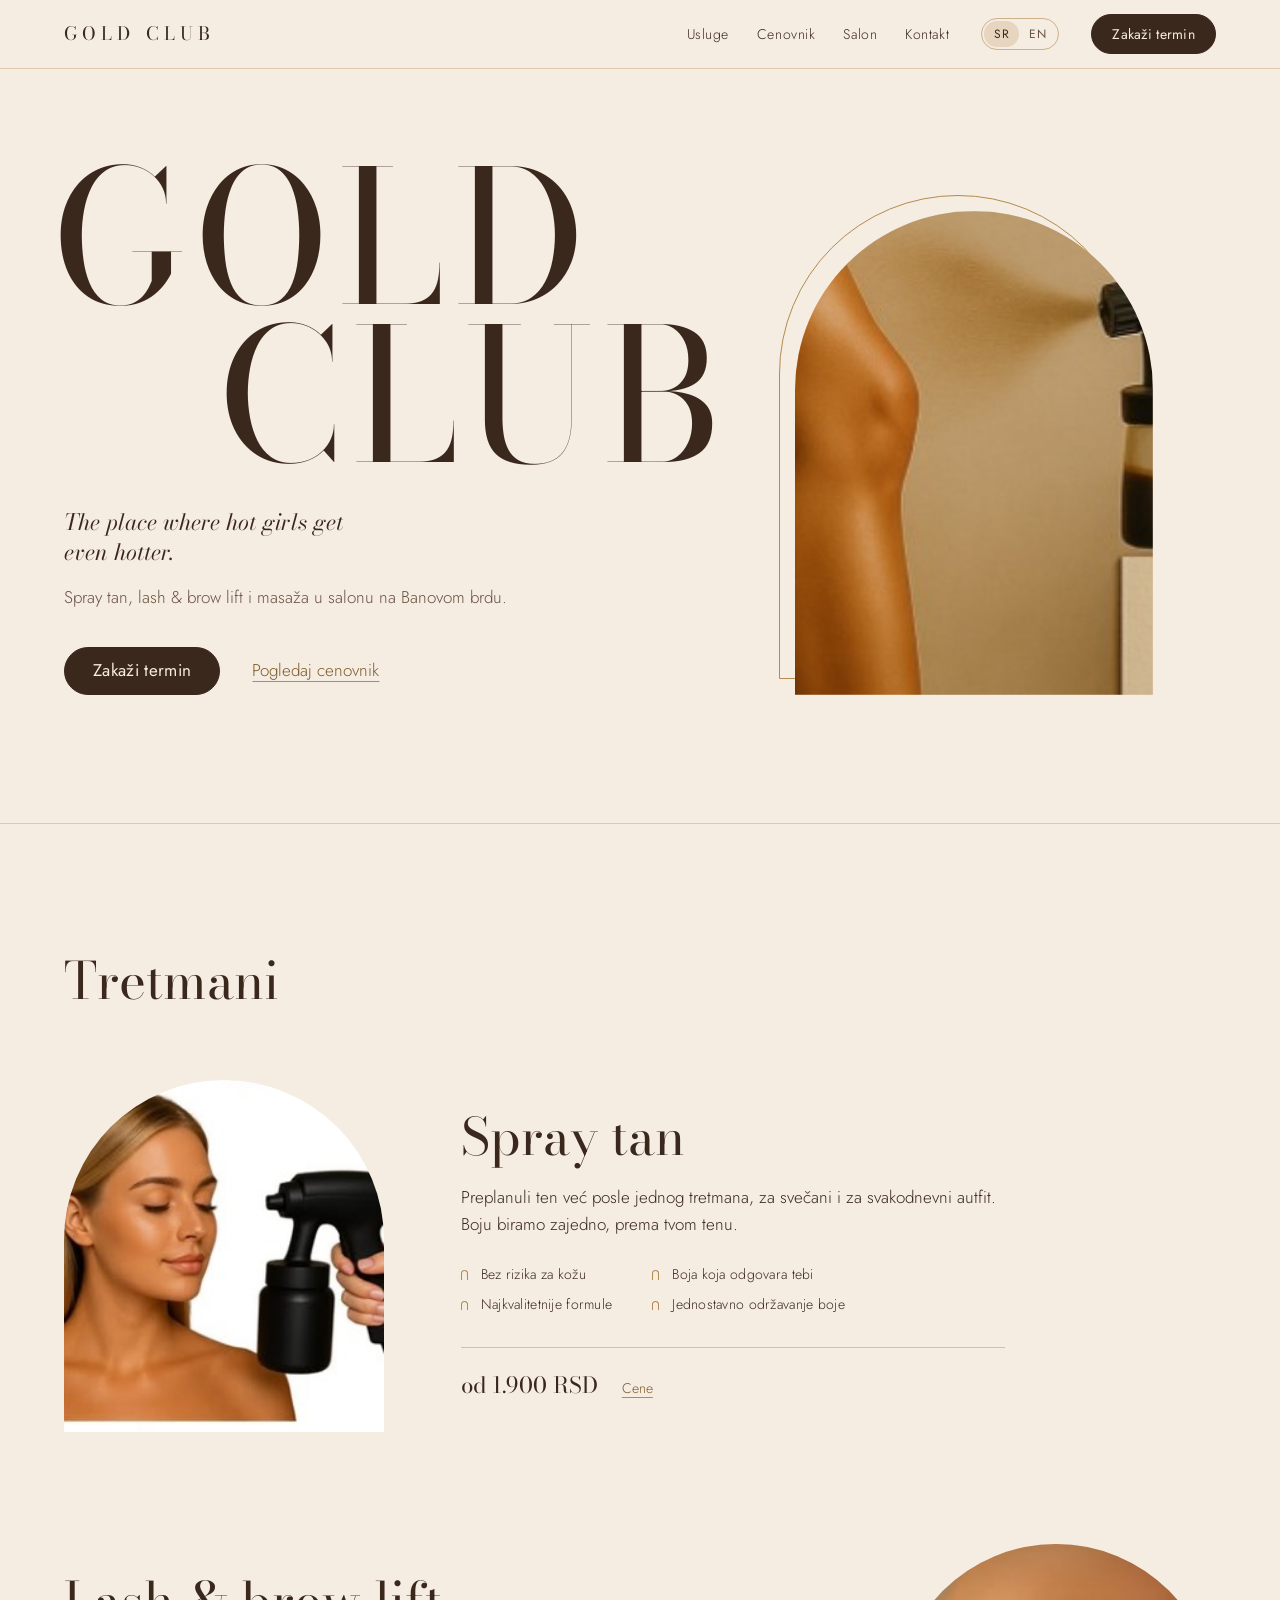
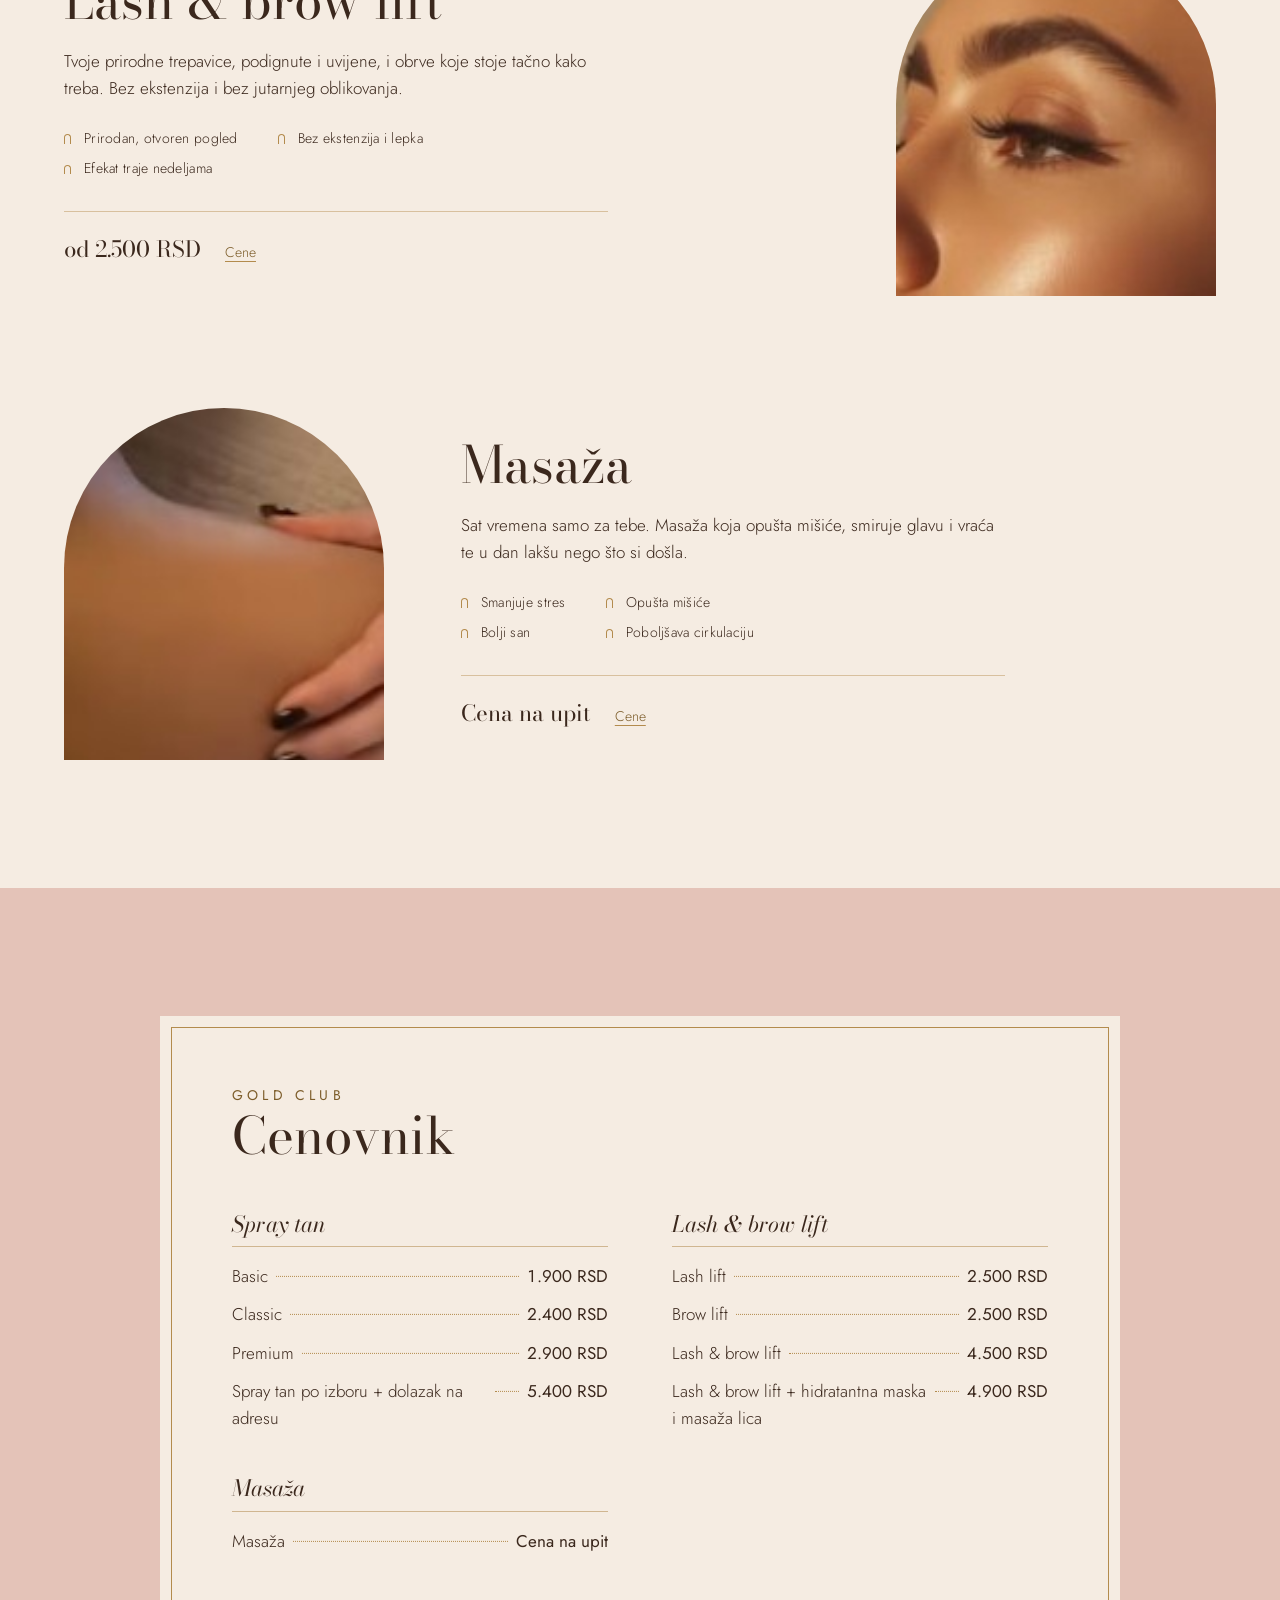
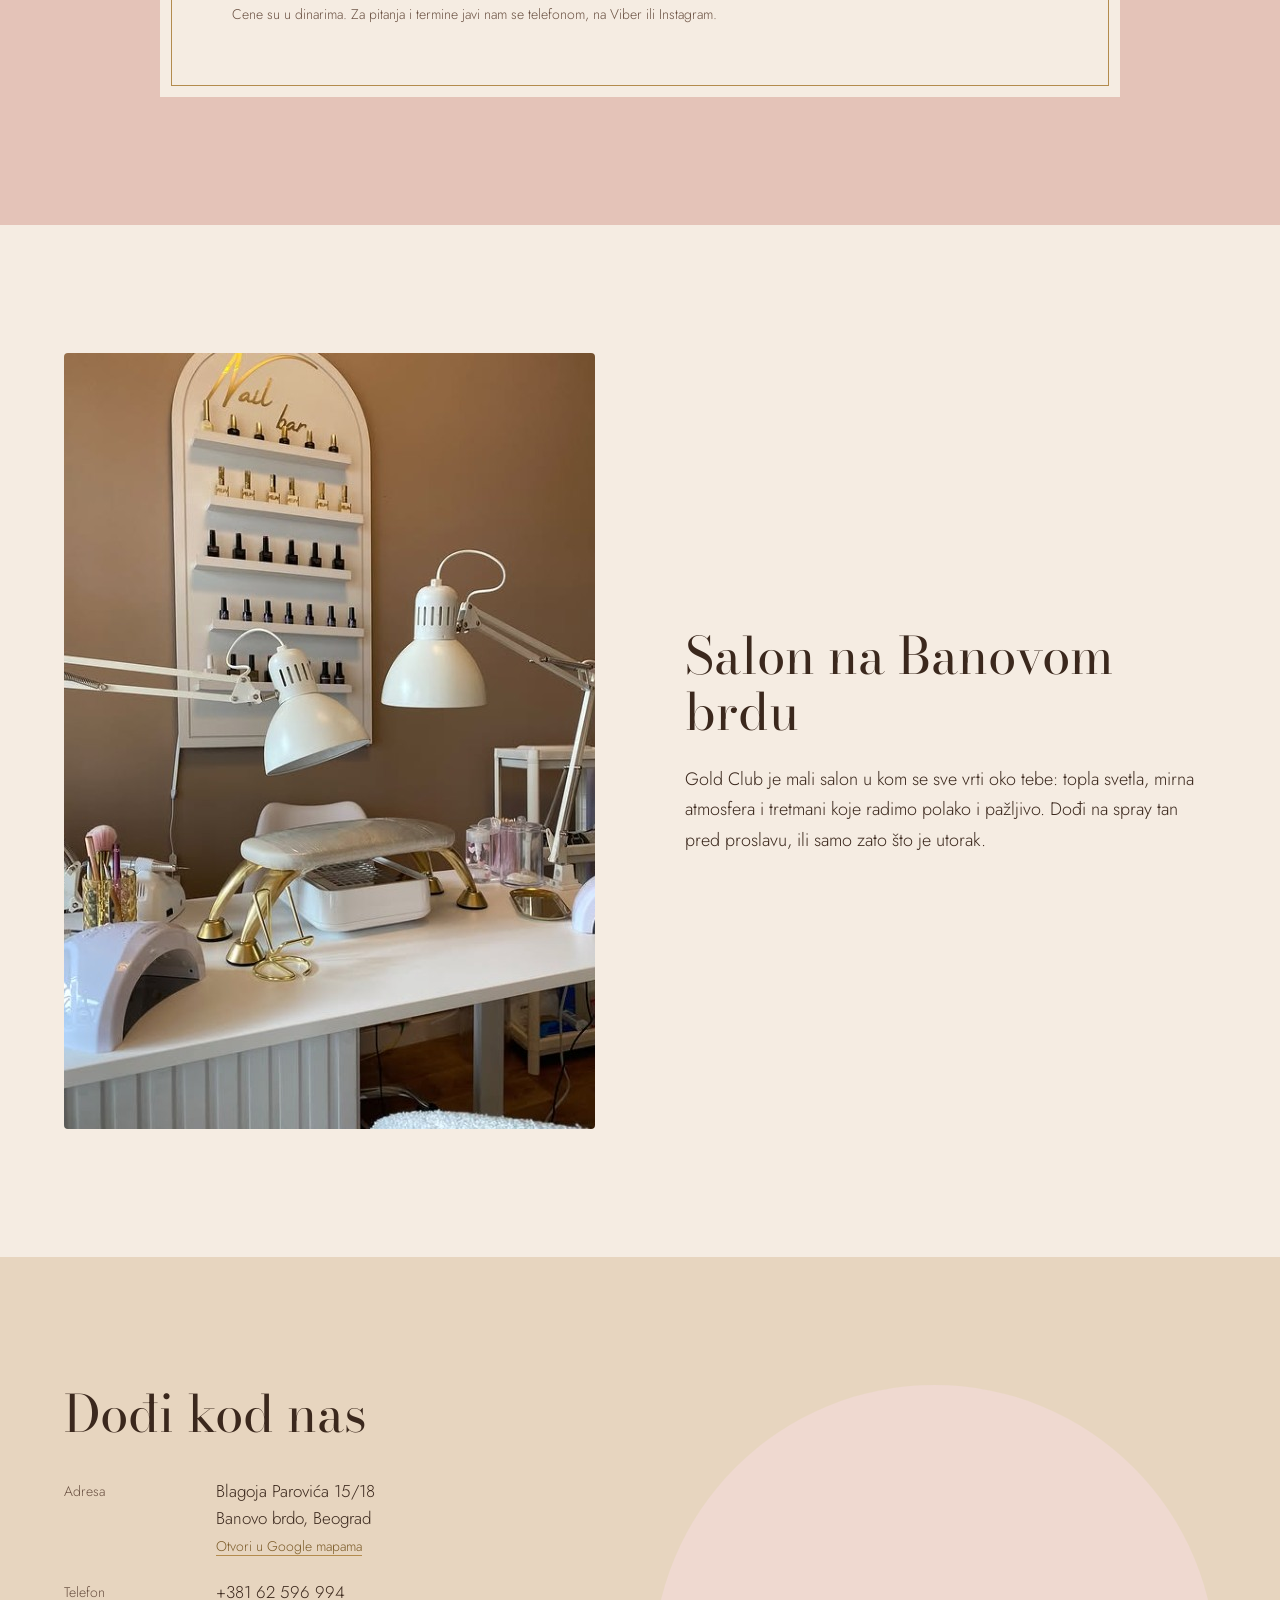
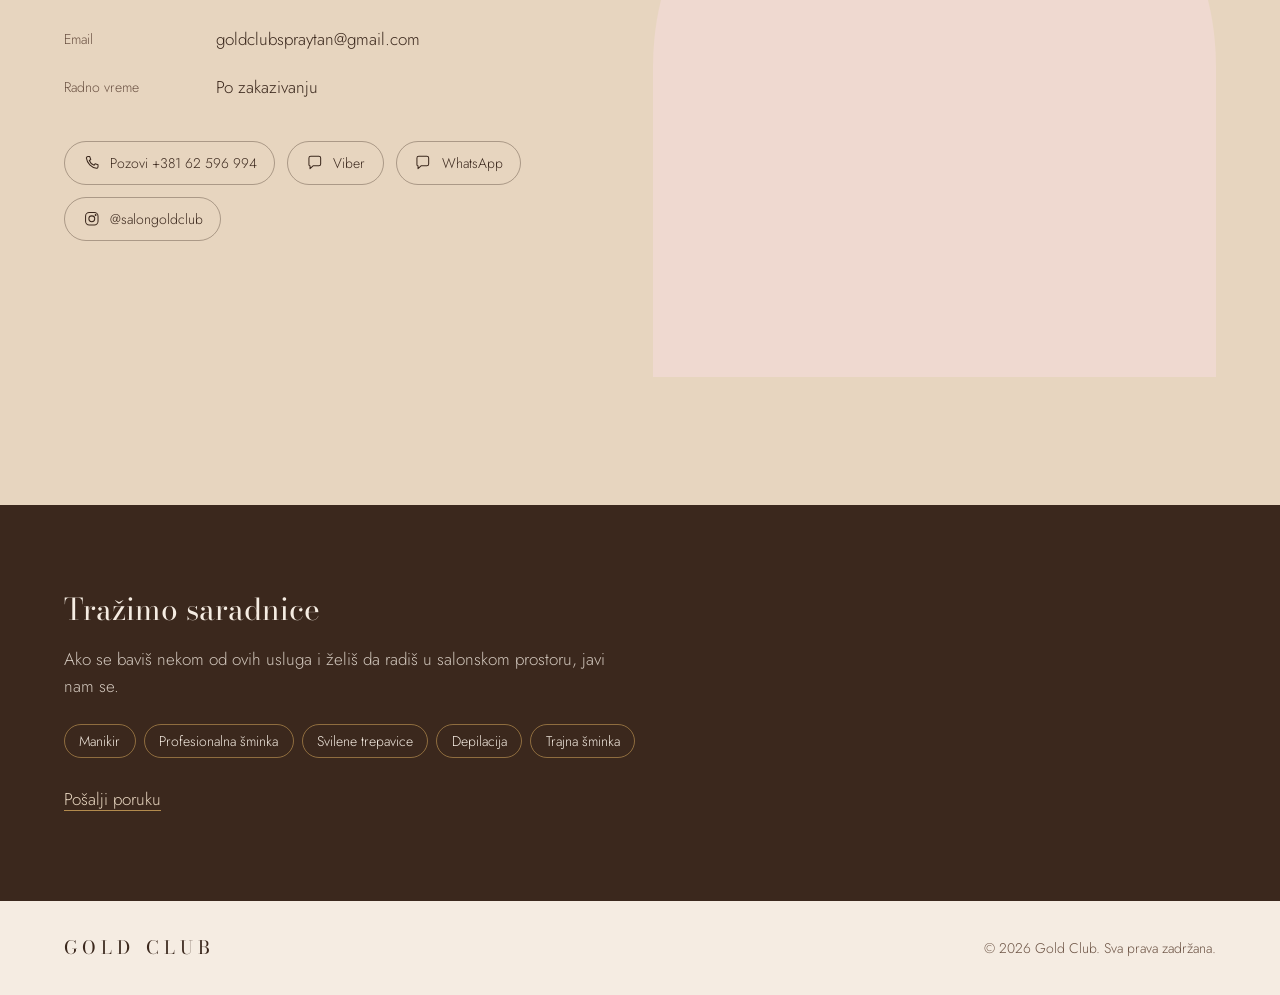
==== index.html @ 7ed5a9f4 "Website skeleton" ====
<!doctype html>
<html lang="sr">
<head>
  <meta charset="utf-8">
  <meta name="viewport" content="width=device-width, initial-scale=1">
  <title>Gold Club · Beauty salon, Banovo brdo</title>
  <meta name="description" content="Gold Club, salon lepote na Banovom brdu u Beogradu. Spray tan, lash & brow lift i masaža. Zakazivanje: +381 62 596 994.">
  <meta name="theme-color" content="#F5ECE2">
  <meta property="og:title" content="Gold Club · Beauty salon">
  <meta property="og:description" content="The place where hot girls get even hotter. Spray tan, lash & brow lift i masaža na Banovom brdu.">
  <meta property="og:image" content="assets/img/spraytan-legs.jpg">
  <link rel="icon" href="assets/favicon.svg" type="image/svg+xml">
  <link rel="preconnect" href="https://fonts.googleapis.com">
  <link rel="preconnect" href="https://fonts.gstatic.com" crossorigin>
  <link href="https://fonts.googleapis.com/css2?family=Bodoni+Moda:ital,opsz,wght@0,6..96,400;0,6..96,500;1,6..96,400&family=Jost:wght@300;400;500&display=swap" rel="stylesheet">
  <link rel="stylesheet" href="css/styles.css">
</head>
<body>
  <a class="skip" href="#main">Preskoči na sadržaj</a>

  <header class="site-header">
    <div class="wrap header-inner">
      <a class="brand" href="#top" aria-label="Gold Club">Gold Club</a>

      <button class="menu-toggle" aria-expanded="false" aria-controls="site-nav">
        <span data-i18n="nav.menu">Meni</span>
      </button>

      <nav id="site-nav" class="site-nav">
        <ul>
          <li><a href="#usluge" data-i18n="nav.services">Usluge</a></li>
          <li><a href="#cenovnik" data-i18n="nav.prices">Cenovnik</a></li>
          <li><a href="#salon" data-i18n="nav.salon">Salon</a></li>
          <li><a href="#kontakt" data-i18n="nav.contact">Kontakt</a></li>
        </ul>
        <div class="lang" role="group" aria-label="Jezik / Language">
          <button type="button" data-lang="sr" aria-pressed="true">SR</button>
          <button type="button" data-lang="en" aria-pressed="false">EN</button>
        </div>
        <button type="button" class="btn btn-small" data-open-booking data-i18n="book">Zakaži termin</button>
      </nav>
    </div>
  </header>

  <main id="main">
    <section class="hero" id="top">
      <div class="wrap hero-inner">
        <div class="hero-copy">
          <h1 class="wordmark" aria-label="Gold Club">
            <span class="wm-line">Gold</span>
            <span class="wm-line">Club</span>
          </h1>
          <p class="tagline" data-i18n="hero.tagline">The place where hot girls get even hotter.</p>
          <p class="lede" data-i18n="hero.lede">Spray tan, lash &amp; brow lift i masaža u salonu na Banovom brdu.</p>
          <div class="hero-actions">
            <button type="button" class="btn" data-open-booking data-i18n="book">Zakaži termin</button>
            <a class="link" href="#cenovnik" data-i18n="hero.prices">Pogledaj cenovnik</a>
          </div>
        </div>
        <figure class="hero-arch">
          <div class="arch-outline" aria-hidden="true"></div>
          <div class="arch">
            <img src="assets/img/spraytan-legs.jpg" alt="Spray tan: preplanula noga i pištolj za raspršivanje" width="275" height="245">
          </div>
        </figure>
      </div>
    </section>

    <section class="services" id="usluge" aria-labelledby="services-title">
      <div class="wrap">
        <h2 id="services-title" class="section-title" data-i18n="services.title">Tretmani</h2>
        <div class="service-list" data-render="services"></div>
      </div>
    </section>

    <section class="prices" id="cenovnik" aria-labelledby="prices-title">
      <div class="wrap">
        <div class="menu-card">
          <h2 id="prices-title" class="menu-title">
            <span class="menu-brand">Gold Club</span>
            <span data-i18n="prices.title">Cenovnik</span>
          </h2>
          <div class="menu-groups" data-render="prices"></div>
          <p class="menu-note" data-i18n="prices.note"></p>
        </div>
      </div>
    </section>

    <section class="salon" id="salon" aria-labelledby="salon-title">
      <div class="wrap salon-inner">
        <figure class="salon-photo">
          <img src="assets/img/salon-nailbar.jpg" data-i18n-alt="salon.alt" alt="" width="560" height="776" loading="lazy">
        </figure>
        <div class="salon-copy">
          <h2 id="salon-title" class="section-title" data-i18n="salon.title">Salon na Banovom brdu</h2>
          <p data-i18n="salon.body"></p>
        </div>
      </div>
    </section>

    <section class="contact" id="kontakt" aria-labelledby="contact-title">
      <div class="wrap contact-inner">
        <div class="contact-copy">
          <h2 id="contact-title" class="section-title" data-i18n="contact.title">Dođi kod nas</h2>
          <dl class="contact-list" data-render="contact"></dl>
          <div class="channels" data-render="channels"></div>
        </div>
        <div class="map">
          <iframe data-render="map" title="" loading="lazy" referrerpolicy="no-referrer-when-downgrade"></iframe>
        </div>
      </div>
    </section>

    <section class="hiring" id="saradnja" aria-labelledby="hiring-title" data-render="hiring" hidden>
      <div class="wrap hiring-inner">
        <h2 id="hiring-title" data-i18n="hiring.title">Tražimo saradnice</h2>
        <p data-i18n="hiring.body"></p>
        <ul class="roles" data-render="roles"></ul>
        <a class="link" data-render="hiring-link" href="#" data-i18n="hiring.cta">Pošalji poruku</a>
      </div>
    </section>
  </main>

  <footer class="site-footer">
    <div class="wrap footer-inner">
      <span class="brand">Gold Club</span>
      <small>© <span data-year></span> Gold Club. <span data-i18n="footer.rights">Sva prava zadržana.</span></small>
    </div>
  </footer>

  <dialog class="booking" id="booking" aria-labelledby="booking-title">
    <div class="booking-inner">
      <h2 id="booking-title" data-i18n="book.title">Zakaži termin</h2>
      <p data-i18n="book.body"></p>
      <div class="channels channels-stacked" data-render="channels"></div>
      <form method="dialog">
        <button class="close" data-i18n="book.close">Zatvori</button>
      </form>
    </div>
  </dialog>

  <script src="js/content.js"></script>
  <script src="js/main.js"></script>
</body>
</html>
---- css/styles.css ----
/* Gold Club
   Palette taken from the salon's own material: cream walls, business-card sand,
   the blush of their posters, mocha brown instead of black, gold used as a metal. */

:root {
  --sateen: #F5ECE2;
  --sand: #E7D5BF;
  --blush: #E4C3B8;
  --blush-soft: #EFD9D0;
  --gold: #B38B4D;
  --gold-deep: #7C5C29;
  --mocha: #3B281D;
  --mocha-soft: #6B5243;

  --serif: "Bodoni Moda", "Didot", "Bodoni 72", Georgia, serif;
  --sans: "Jost", "Futura", "Century Gothic", system-ui, sans-serif;

  /* Type scale: perfect fourth (1.333) from 1.0625rem body */
  --step--1: 0.875rem;
  --step-0: 1.0625rem;
  --step-1: 1.4rem;
  --step-2: 1.875rem;
  --step-3: clamp(2.2rem, 4vw, 3.3rem);
  --step-wm: clamp(4.6rem, 15vw, 11.5rem);

  --gutter: clamp(1rem, 4vw, 3rem);
  --section: clamp(4.5rem, 10vw, 8.5rem);
  --measure: 34rem;
}

*,
*::before,
*::after { box-sizing: border-box; }

html { scroll-behavior: smooth; scroll-padding-top: 5rem; }

body {
  margin: 0;
  background: var(--sateen);
  color: var(--mocha);
  font-family: var(--sans);
  font-weight: 300;
  font-size: var(--step-0);
  line-height: 1.6;
  -webkit-font-smoothing: antialiased;
}

img { display: block; max-width: 100%; }
a { color: inherit; }
h1, h2, h3 { font-family: var(--serif); font-weight: 400; line-height: 1.1; margin: 0; }
/* Lower optical size keeps hairlines visible, e.g. the bar of đ in "Dođi". */
h2, h3 { font-variation-settings: "opsz" 24; }
p { margin: 0; }
figure { margin: 0; }

:focus-visible { outline: 2px solid var(--gold-deep); outline-offset: 3px; }

.wrap { width: min(100% - 2 * var(--gutter), 72rem); margin-inline: auto; }

.skip {
  position: absolute; left: 1rem; top: -3rem; z-index: 100;
  background: var(--mocha); color: var(--sateen); padding: .5rem 1rem; border-radius: 2rem;
}
.skip:focus { top: 1rem; }

/* ---------- Buttons & links ---------- */

.btn {
  display: inline-flex; align-items: center; justify-content: center;
  min-height: 3rem; padding: 0 1.75rem;
  border: 1px solid var(--mocha); border-radius: 999px;
  background: var(--mocha); color: var(--sateen);
  font: 400 var(--step-0)/1 var(--sans); letter-spacing: .02em;
  cursor: pointer; text-decoration: none;
  transition: background-color .2s, border-color .2s, color .2s;
}
.btn:hover { background: var(--gold-deep); border-color: var(--gold-deep); }
.btn-small { min-height: 2.5rem; padding: 0 1.25rem; font-size: var(--step--1); }

.link {
  color: var(--gold-deep);
  text-decoration: underline;
  text-decoration-color: var(--gold);
  text-decoration-thickness: 1px;
  text-underline-offset: .3em;
  transition: text-decoration-color .2s;
}
.link:hover { text-decoration-color: var(--mocha); color: var(--mocha); }

/* ---------- Header ---------- */

.site-header {
  position: sticky; top: 0; z-index: 20;
  background: color-mix(in srgb, var(--sateen) 88%, transparent);
  backdrop-filter: blur(10px);
  -webkit-backdrop-filter: blur(10px);
  border-bottom: 1px solid color-mix(in srgb, var(--gold) 35%, transparent);
}
.header-inner { display: flex; align-items: center; justify-content: space-between; min-height: 4.25rem; gap: 1rem; }

.brand {
  font-family: var(--serif); font-size: 1.15rem; letter-spacing: .28em;
  text-transform: uppercase; text-decoration: none; white-space: nowrap;
}

.site-nav { display: flex; align-items: center; gap: 2rem; }
.site-nav ul { display: flex; gap: 1.75rem; list-style: none; margin: 0; padding: 0; }
.site-nav ul a { text-decoration: none; font-size: var(--step--1); letter-spacing: .04em; padding: .25rem 0; }
.site-nav ul a:hover { color: var(--gold-deep); }

.lang { display: flex; border: 1px solid color-mix(in srgb, var(--gold) 60%, transparent); border-radius: 999px; padding: 2px; }
.lang button {
  border: 0; background: none; color: var(--mocha-soft);
  font: 400 .75rem/1 var(--sans); letter-spacing: .08em;
  padding: .45rem .6rem; border-radius: 999px; cursor: pointer;
}
.lang button[aria-pressed="true"] { background: var(--sand); color: var(--mocha); }

.menu-toggle {
  display: none; border: 1px solid var(--mocha); background: none; color: var(--mocha);
  border-radius: 999px; padding: .5rem 1.1rem; font: 400 var(--step--1)/1 var(--sans); cursor: pointer;
}

@media (max-width: 860px) {
  .menu-toggle { display: inline-block; }
  .site-nav {
    position: absolute; inset: 100% 0 auto 0;
    flex-direction: column; align-items: flex-start; gap: 1.5rem;
    padding: 1.5rem var(--gutter) 2rem;
    background: var(--sateen);
    border-bottom: 1px solid color-mix(in srgb, var(--gold) 35%, transparent);
    display: none;
  }
  .site-nav.is-open { display: flex; }
  .site-nav ul { flex-direction: column; gap: 1rem; }
  .site-nav ul a { font-family: var(--serif); font-size: var(--step-2); letter-spacing: 0; }
}

/* ---------- Hero ---------- */

.hero { padding-block: clamp(2.5rem, 7vw, 6rem) var(--section); overflow: hidden; }
.hero-inner {
  display: grid; grid-template-columns: 1.15fr .85fr;
  align-items: end; gap: clamp(2rem, 5vw, 5rem);
}

.wordmark {
  font-size: var(--step-wm);
  line-height: .86;
  letter-spacing: .06em;
  text-transform: uppercase;
  font-weight: 400;
  margin-left: -.06em;
}
.wm-line { display: block; }
.wm-line:last-child { padding-left: .9em; }

.tagline {
  font-family: var(--serif); font-style: italic;
  font-size: var(--step-1); line-height: 1.35;
  margin-top: 2rem; max-width: 22ch;
}
.lede { margin-top: 1rem; max-width: var(--measure); color: var(--mocha-soft); }
.hero-actions { display: flex; flex-wrap: wrap; align-items: center; gap: 1.5rem 2rem; margin-top: 2.25rem; }

/* The arch: the salon's own shelf shape, used as the one signature frame. */
.arch {
  border-radius: 999px 999px 0 0;
  overflow: hidden;
  background: var(--sand);
}
.arch img { width: 100%; height: 100%; object-fit: cover; }

.hero-arch { position: relative; justify-self: end; width: min(100%, 26rem); }
.hero-arch .arch { aspect-ratio: 4 / 5.4; position: relative; }
.hero-arch img { object-position: 62% center; }
.arch-outline {
  position: absolute; inset: -1rem 1rem 1rem -1rem;
  border: 1px solid var(--gold);
  border-radius: 999px 999px 0 0;
}

/* One page-load moment: wordmark settles, arch rises. */
@media (prefers-reduced-motion: no-preference) {
  .wm-line { animation: rise 1.1s cubic-bezier(.2, .7, .2, 1) both; }
  .wm-line:last-child { animation-delay: .12s; }
  .tagline, .lede, .hero-actions { animation: fade .9s ease both .55s; }
  .hero-arch .arch { animation: unveil 1.4s cubic-bezier(.6, 0, .2, 1) both .15s; }
  .arch-outline { animation: fade 1.2s ease both .9s; }
}
@keyframes rise { from { opacity: 0; transform: translateY(.25em); } }
@keyframes fade { from { opacity: 0; } }
@keyframes unveil { from { clip-path: inset(100% 0 0 0); } to { clip-path: inset(0 0 0 0); } }

@media (max-width: 760px) {
  .hero-inner { grid-template-columns: 1fr; }
  .hero-arch { justify-self: center; width: min(80%, 20rem); margin-top: 1rem; }
  .hero-arch .arch { aspect-ratio: 4 / 4.6; }
}

/* ---------- Sections ---------- */

.section-title { font-size: var(--step-3); }

.services { padding-block: var(--section); border-top: 1px solid color-mix(in srgb, var(--gold) 35%, transparent); }
.services .section-title { margin-bottom: clamp(2.5rem, 6vw, 4.5rem); }

.service-list { display: grid; gap: clamp(4rem, 9vw, 7rem); }

.service {
  display: grid; grid-template-columns: minmax(0, 20rem) minmax(0, 1fr);
  gap: clamp(2rem, 6vw, 6rem); align-items: center;
}
.service-flip { grid-template-columns: minmax(0, 1fr) minmax(0, 20rem); }
.service-flip .service-photo { order: 2; }

.service-photo .arch { aspect-ratio: 1 / 1.1; }
#lash-brow .arch img { object-position: 30% center; }

.service-name { font-size: var(--step-3); }
.service-intro { margin-top: 1.25rem; max-width: var(--measure); }

.points {
  list-style: none; padding: 0; margin: 1.5rem 0 0;
  display: grid; grid-template-columns: repeat(2, minmax(0, max-content)); gap: .5rem 2.5rem;
}
.points li { position: relative; padding-left: 1.25rem; font-size: var(--step--1); letter-spacing: .02em; }
.points li::before {
  content: ""; position: absolute; left: 0; top: .55em;
  width: .45rem; height: .6rem;
  border: 1px solid var(--gold); border-bottom: 0;
  border-radius: 999px 999px 0 0;
}

.service-price {
  display: flex; flex-wrap: wrap; align-items: baseline; gap: .5rem 1.5rem;
  margin-top: 2rem; padding-top: 1.25rem;
  border-top: 1px solid color-mix(in srgb, var(--gold) 45%, transparent);
  max-width: var(--measure);
  font-family: var(--serif); font-size: var(--step-1);
}
.service-price .link { font-family: var(--sans); font-size: var(--step--1); }

@media (max-width: 760px) {
  .service, .service-flip { grid-template-columns: 1fr; }
  .service-flip .service-photo { order: 0; }
  .service-photo { width: min(75%, 18rem); }
  .points { grid-template-columns: 1fr; }
}

/* ---------- Price menu ---------- */

.prices { background: var(--blush); padding-block: var(--section); }

.menu-card {
  background: var(--sateen);
  padding: clamp(2rem, 6vw, 4.5rem);
  outline: 1px solid var(--gold);
  outline-offset: -.75rem;
  max-width: 60rem; margin-inline: auto;
}

.menu-title { display: flex; flex-direction: column; gap: .25rem; font-size: var(--step-3); }
.menu-brand { font-size: var(--step--1); font-family: var(--sans); letter-spacing: .3em; text-transform: uppercase; color: var(--gold-deep); }

.menu-groups {
  display: grid; grid-template-columns: repeat(auto-fit, minmax(min(100%, 22rem), 1fr));
  gap: 2.75rem 4rem; margin-top: 3rem;
}
.menu-group h3 {
  font-size: var(--step-1); font-style: italic;
  padding-bottom: .6rem; margin-bottom: 1rem;
  border-bottom: 1px solid color-mix(in srgb, var(--gold) 55%, transparent);
}
.menu-items { list-style: none; margin: 0; padding: 0; display: grid; gap: .7rem; }
.menu-items li { display: flex; align-items: baseline; gap: .5rem; }
.item-name { flex: 0 1 auto; }
.item-leader { flex: 1 1 1.5rem; border-bottom: 1px dotted var(--gold); transform: translateY(-.3em); min-width: 1.5rem; }
.item-price { flex: none; font-variant-numeric: tabular-nums lining-nums; white-space: nowrap; font-weight: 400; }

.menu-note { margin-top: 3rem; font-size: var(--step--1); color: var(--mocha-soft); max-width: var(--measure); }

/* ---------- Salon ---------- */

.salon { padding-block: var(--section); }
.salon-inner { display: grid; grid-template-columns: minmax(0, 1fr) minmax(0, 1fr); gap: clamp(2rem, 7vw, 7rem); align-items: center; }
.salon-photo img { width: 100%; aspect-ratio: 4 / 5; object-fit: cover; border-radius: .25rem; }
.salon-copy p { margin-top: 1.5rem; max-width: var(--measure); font-size: 1.125rem; line-height: 1.7; }

@media (max-width: 760px) {
  .salon-inner { grid-template-columns: 1fr; }
}

/* ---------- Contact ---------- */

.contact { background: var(--sand); padding-block: var(--section); }
.contact-inner { display: grid; grid-template-columns: minmax(0, 1fr) minmax(0, 1.1fr); gap: clamp(2rem, 6vw, 5rem); align-items: start; }

.contact-list { margin: 2.25rem 0 0; display: grid; gap: 1.25rem; }
.contact-list > div { display: grid; grid-template-columns: 8.5rem 1fr; gap: 1rem; }
.contact-list dt { color: var(--mocha-soft); font-size: var(--step--1); padding-top: .15em; }
.contact-list dd { margin: 0; }
.contact-list dd a:not(.link) { text-decoration: none; }
.contact-list dd a:not(.link):hover { color: var(--gold-deep); }
.contact-list .link { font-size: var(--step--1); }

.channels { display: flex; flex-wrap: wrap; gap: .75rem; margin-top: 2.5rem; }
.channel {
  display: inline-flex; align-items: center; gap: .6rem;
  min-height: 2.75rem; padding: 0 1.1rem;
  border: 1px solid color-mix(in srgb, var(--mocha) 35%, transparent); border-radius: 999px;
  text-decoration: none; font-size: var(--step--1);
  transition: border-color .2s, background-color .2s;
}
.channel:hover { border-color: var(--mocha); background: color-mix(in srgb, var(--sateen) 60%, transparent); }
.channel svg { width: 1.1rem; height: 1.1rem; fill: none; stroke: currentColor; stroke-width: 1.4; stroke-linejoin: round; }

.map { border-radius: 999px 999px 0 0; overflow: hidden; background: var(--blush-soft); aspect-ratio: 4 / 4.2; }
/* Taller than its frame so Google's place card sits above the visible area. */
.map iframe { display: block; width: 100%; height: calc(100% + 7rem); margin-top: -7rem; border: 0; filter: sepia(.25) saturate(.8); }

@media (max-width: 760px) {
  .contact-inner { grid-template-columns: 1fr; }
  .contact-list > div { grid-template-columns: 1fr; gap: .15rem; }
  .map { aspect-ratio: 1 / 1.05; }
}

/* ---------- Hiring ---------- */

.hiring { background: var(--mocha); color: var(--sateen); padding-block: clamp(3.5rem, 7vw, 5.5rem); }
.hiring-inner { display: grid; gap: 1.25rem; justify-items: start; }
.hiring h2 { font-size: var(--step-2); }
.hiring p { max-width: var(--measure); color: color-mix(in srgb, var(--sateen) 80%, transparent); }
.roles { list-style: none; margin: .25rem 0 .5rem; padding: 0; display: flex; flex-wrap: wrap; gap: .5rem; }
.roles li { border: 1px solid color-mix(in srgb, var(--gold) 70%, transparent); border-radius: 999px; padding: .3rem .9rem; font-size: var(--step--1); }
.hiring .link { color: var(--sand); text-decoration-color: var(--gold); }
.hiring .link:hover { color: var(--sateen); text-decoration-color: var(--sateen); }

/* ---------- Footer ---------- */

.site-footer { padding-block: 2rem; }
.footer-inner { display: flex; flex-wrap: wrap; justify-content: space-between; align-items: center; gap: 1rem; }
.site-footer small { color: var(--mocha-soft); font-size: var(--step--1); }

/* ---------- Booking dialog ---------- */

.booking {
  border: 0; padding: 0; background: transparent; color: var(--mocha);
  width: min(100% - 2rem, 26rem);
}
.booking::backdrop { background: color-mix(in srgb, var(--mocha) 55%, transparent); }
.booking-inner {
  background: var(--sateen);
  border-radius: 999px 999px 0 0;
  padding: 5.5rem 2rem 2rem;
  text-align: center;
  outline: 1px solid var(--gold); outline-offset: -.6rem;
}
.booking h2 { font-size: var(--step-2); }
.booking p { margin-top: .75rem; color: var(--mocha-soft); }
.channels-stacked { flex-direction: column; margin-top: 1.75rem; }
.channels-stacked .channel { justify-content: center; font-size: var(--step-0); min-height: 3rem; }
.close {
  margin-top: 1.25rem; border: 0; background: none; color: var(--mocha-soft);
  font: 400 var(--step--1) var(--sans); text-decoration: underline; text-underline-offset: .3em; cursor: pointer;
  padding: .5rem;
}

@media (prefers-reduced-motion: no-preference) {
  .booking[open] .booking-inner { animation: rise .45s cubic-bezier(.2, .7, .2, 1); }
}
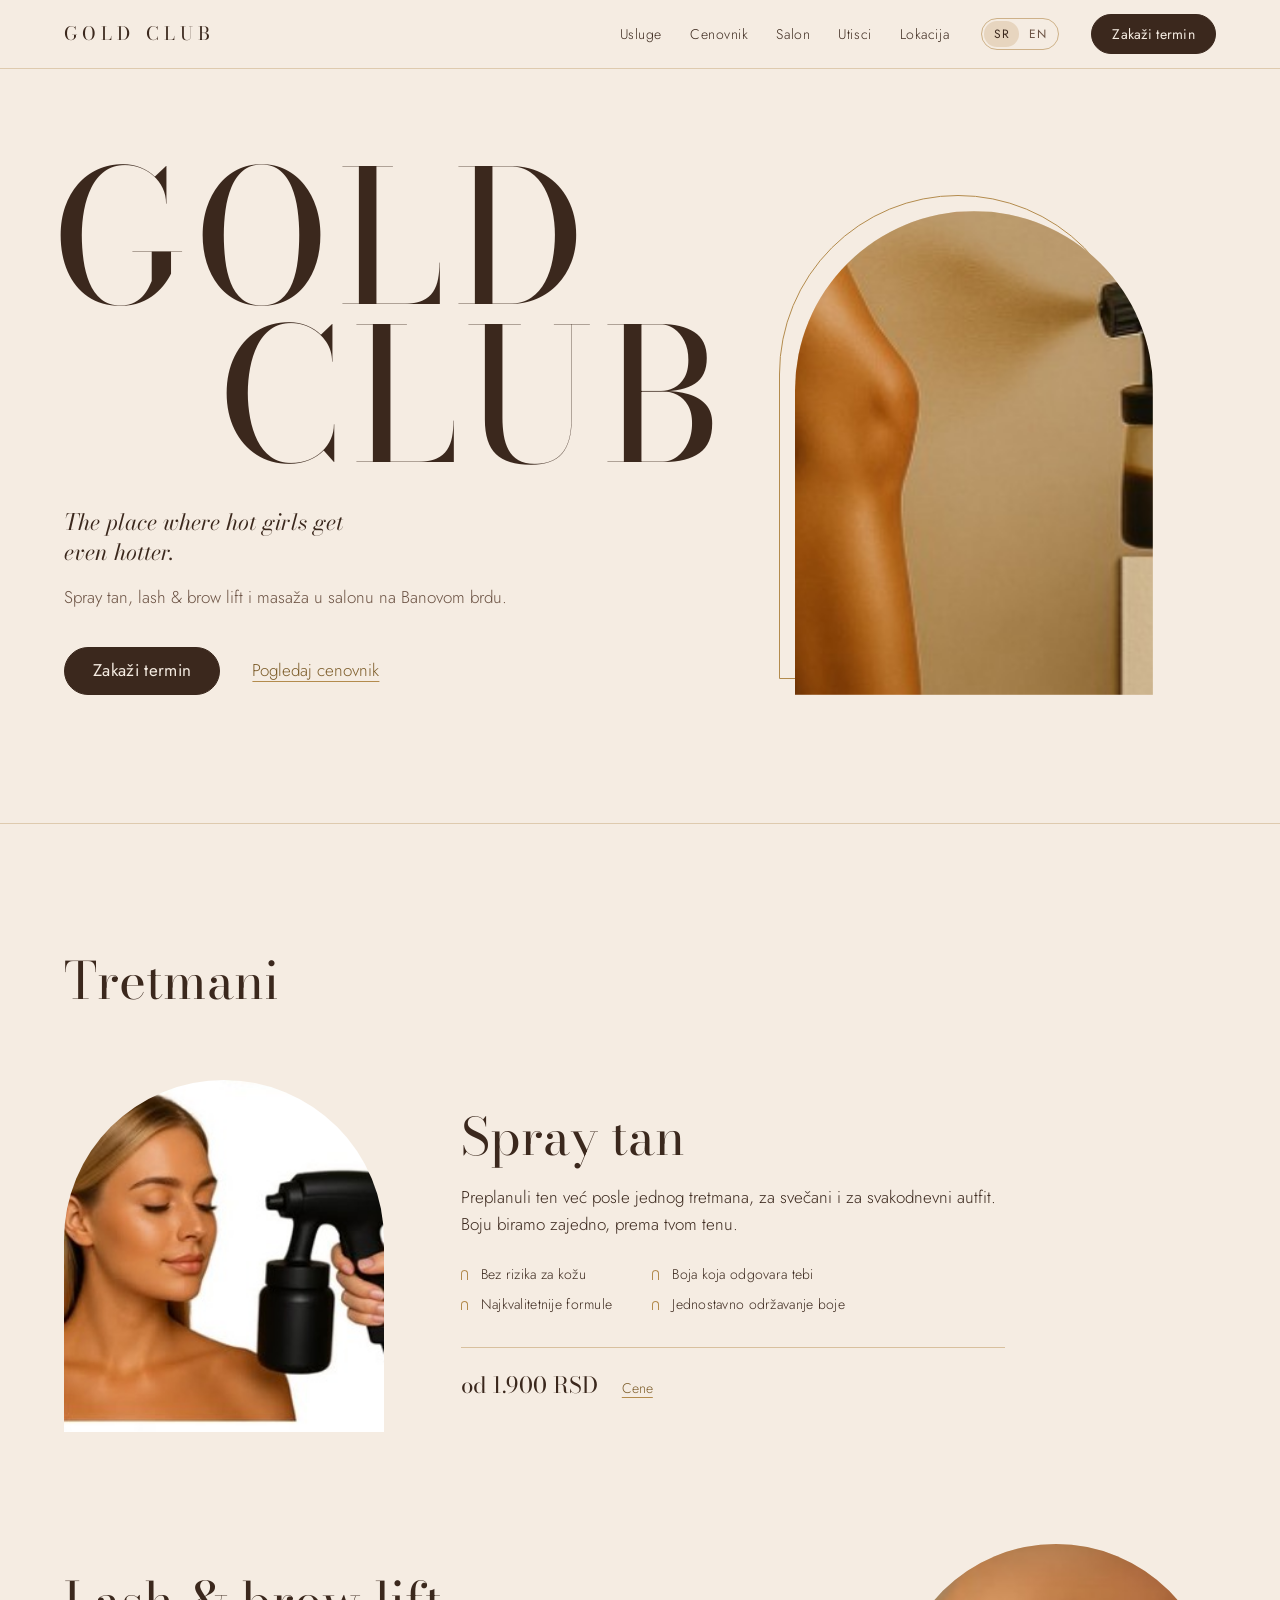
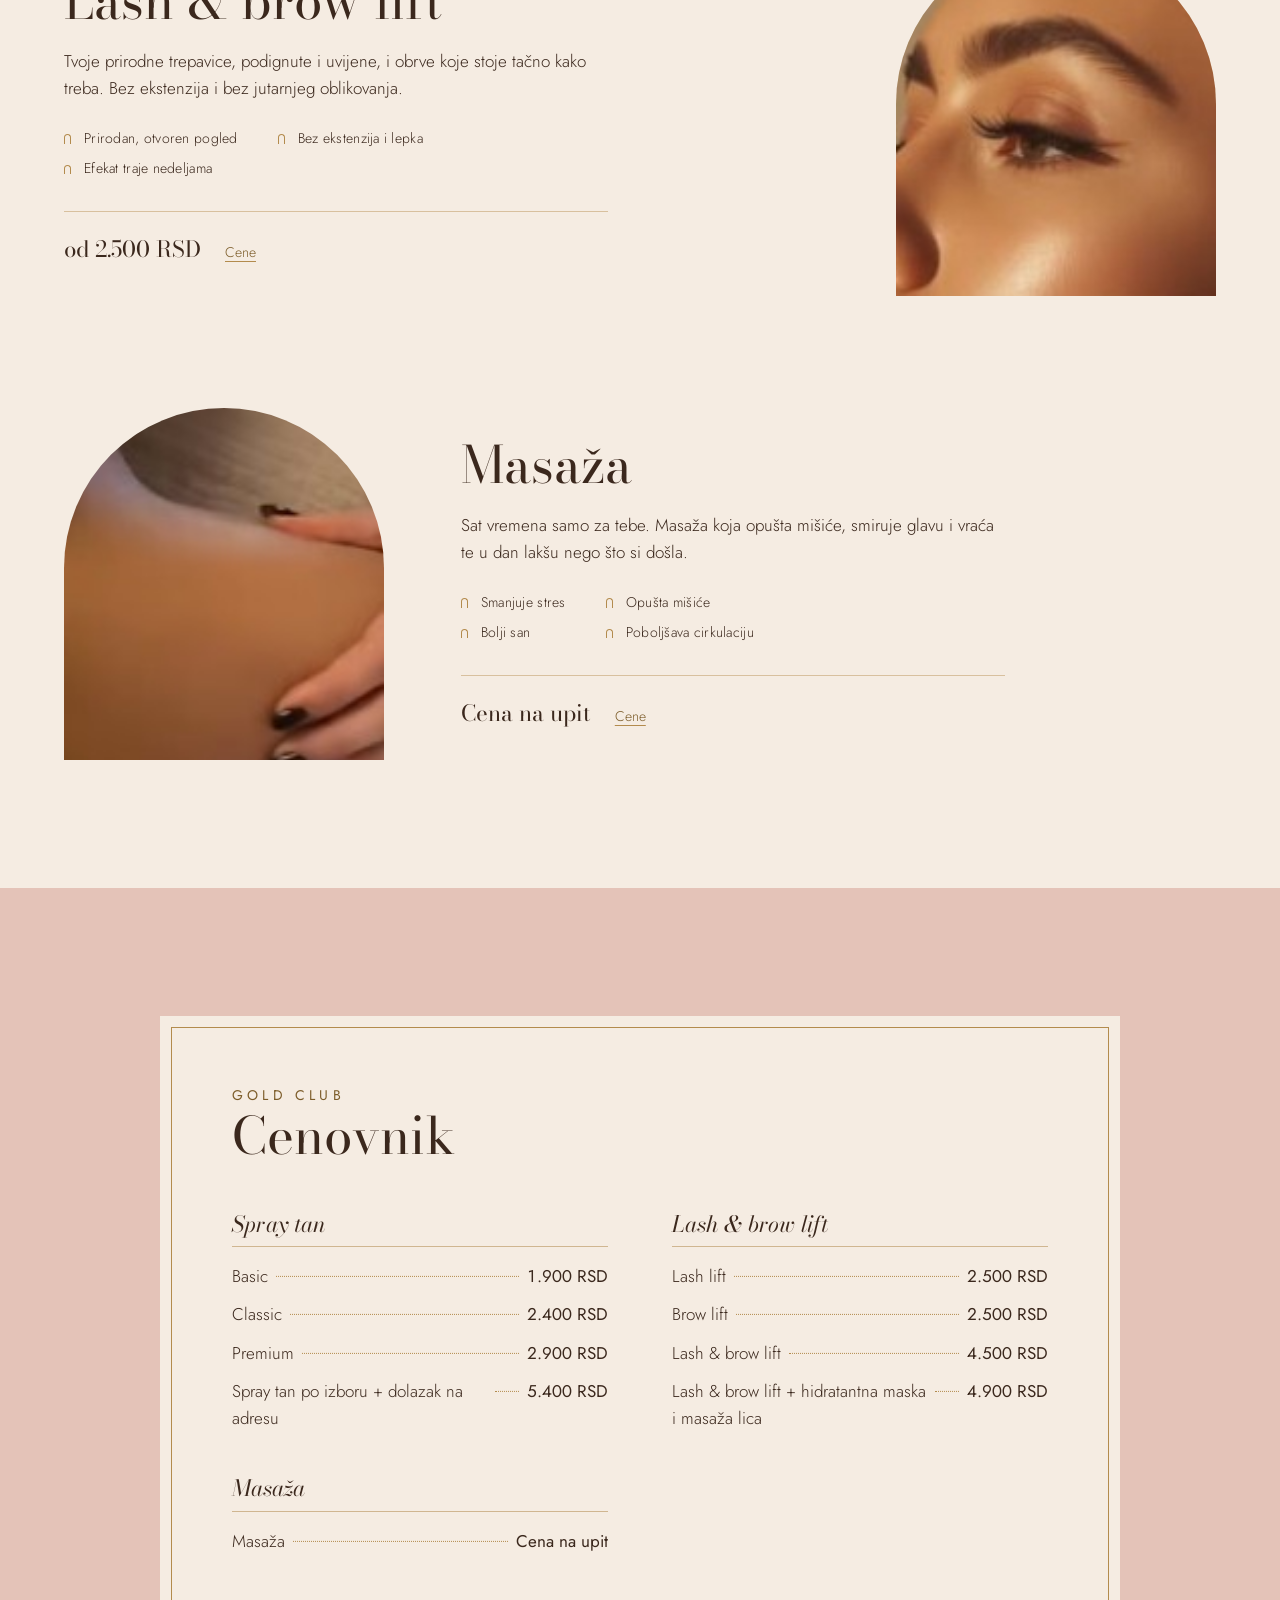
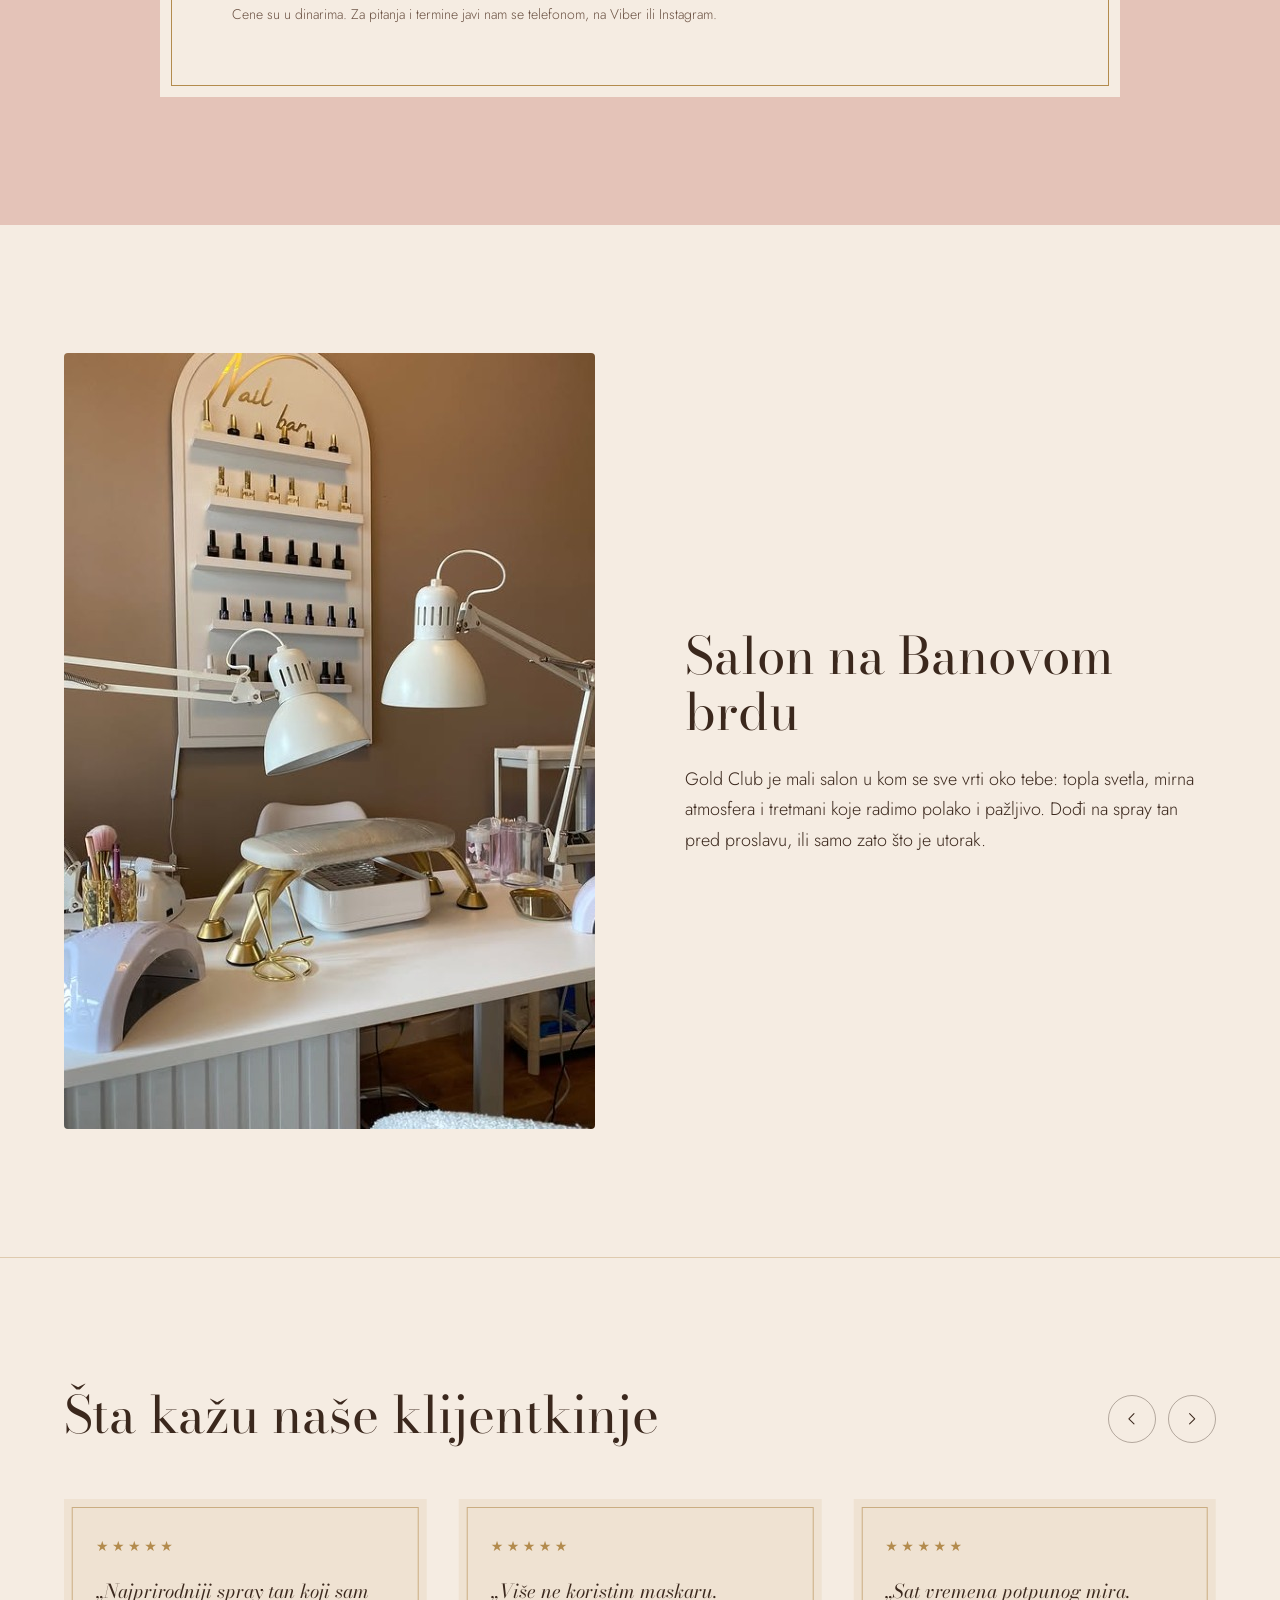
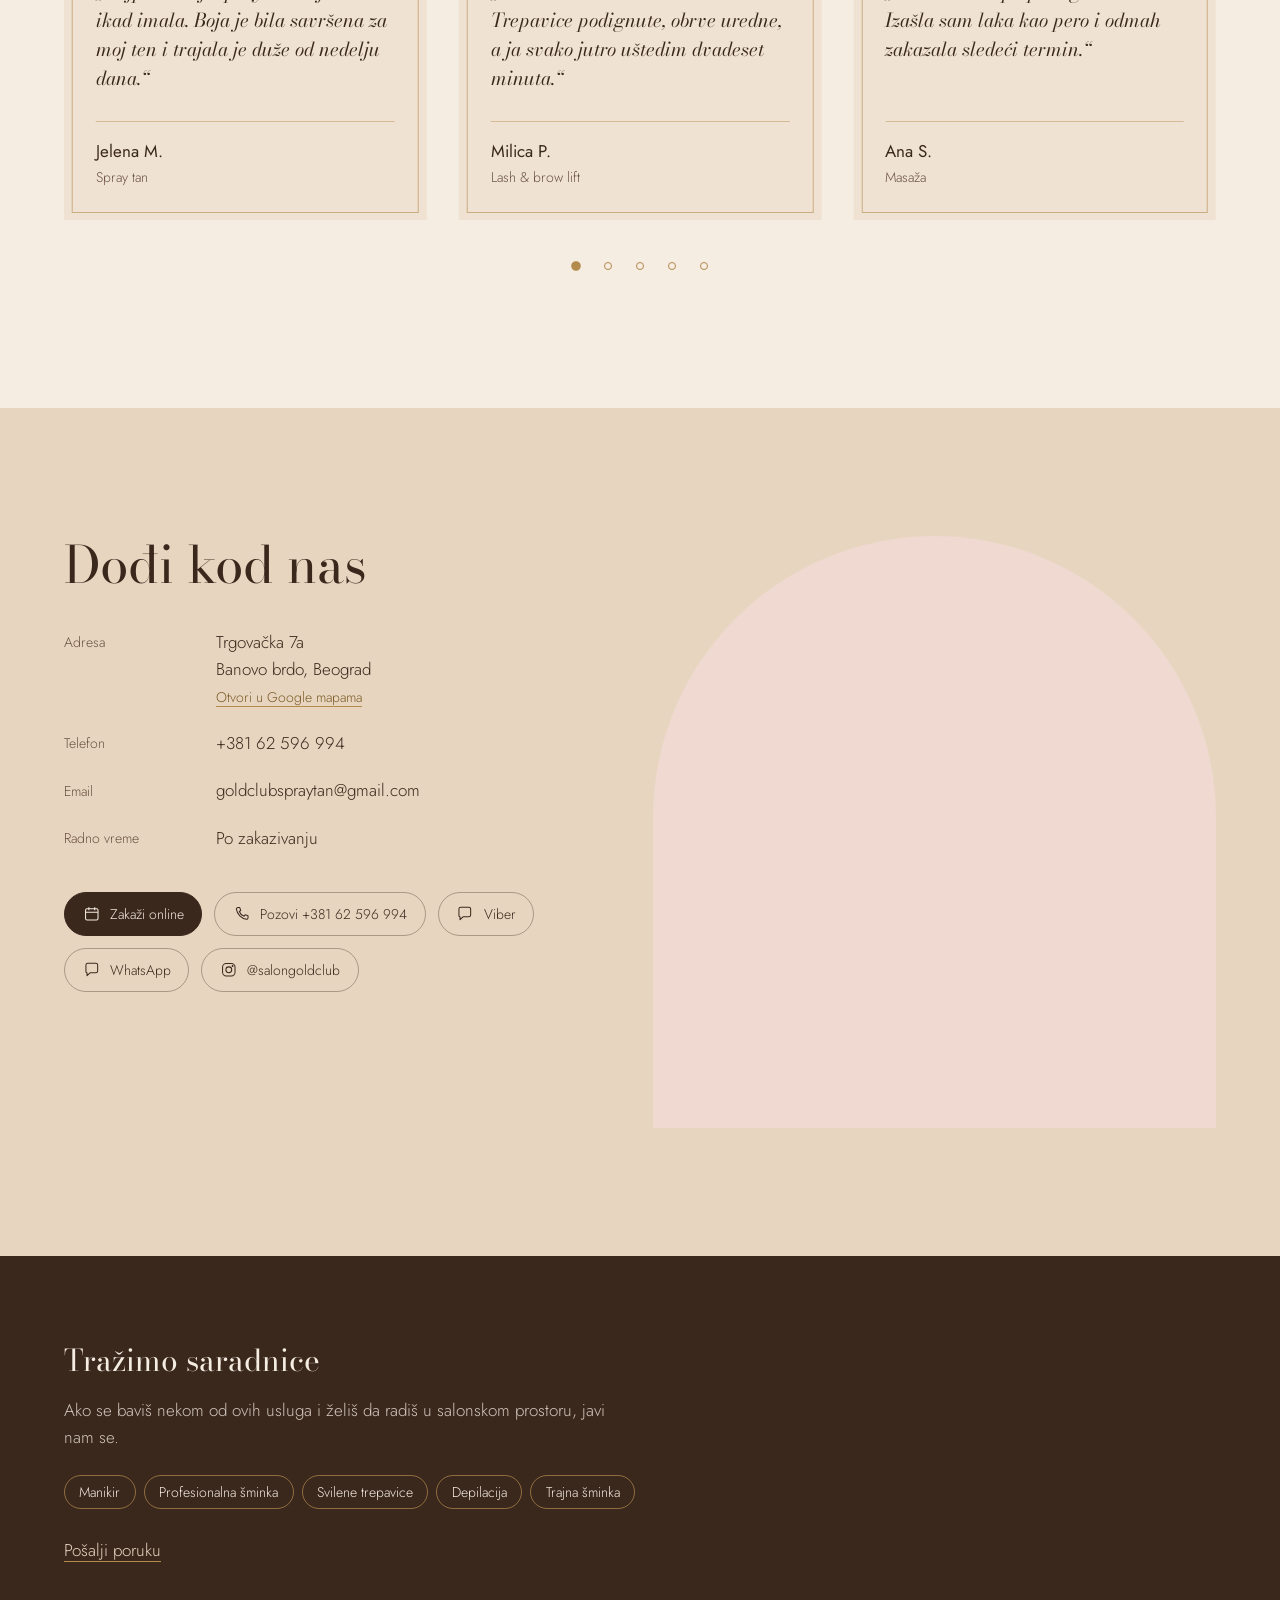
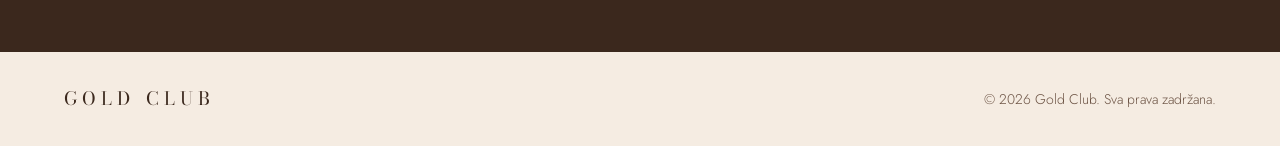
==== commit 766d1796: "Add customer reviews" ====
--- a/index.html
+++ b/index.html
@@ -31,7 +31,8 @@
           <li><a href="#usluge" data-i18n="nav.services">Usluge</a></li>
           <li><a href="#cenovnik" data-i18n="nav.prices">Cenovnik</a></li>
           <li><a href="#salon" data-i18n="nav.salon">Salon</a></li>
-          <li><a href="#kontakt" data-i18n="nav.contact">Kontakt</a></li>
+          <li><a href="#utisci" data-i18n="nav.reviews">Utisci</a></li>
+          <li><a href="#lokacija" data-i18n="nav.contact">Lokacija</a></li>
         </ul>
         <div class="lang" role="group" aria-label="Jezik / Language">
           <button type="button" data-lang="sr" aria-pressed="true">SR</button>
@@ -98,7 +99,24 @@
       </div>
     </section>
 
-    <section class="contact" id="kontakt" aria-labelledby="contact-title">
+    <section class="reviews" id="utisci" aria-labelledby="reviews-title">
+      <div class="wrap">
+        <div class="reviews-head">
+          <h2 id="reviews-title" class="section-title" data-i18n="reviews.title">Šta kažu naše klijentkinje</h2>
+          <div class="reviews-arrows">
+            <button type="button" class="arrow" data-review-step="-1" data-i18n-label="reviews.prev" aria-label="Prethodni utisak">
+              <svg viewBox="0 0 24 24" aria-hidden="true"><path d="M15 5l-7 7 7 7"/></svg>
+            </button>
+            <button type="button" class="arrow" data-review-step="1" data-i18n-label="reviews.next" aria-label="Sledeći utisak">
+              <svg viewBox="0 0 24 24" aria-hidden="true"><path d="M9 5l7 7-7 7"/></svg>
+            </button>
+          </div>
+        </div>
+        <div class="carousel" data-render="reviews" role="region" aria-roledescription="carousel" aria-labelledby="reviews-title"></div>
+      </div>
+    </section>
+
+    <section class="contact" id="lokacija" aria-labelledby="contact-title">
       <div class="wrap contact-inner">
         <div class="contact-copy">
           <h2 id="contact-title" class="section-title" data-i18n="contact.title">Dođi kod nas</h2>
--- a/css/styles.css
+++ b/css/styles.css
@@ -71,7 +71,7 @@
   border: 1px solid var(--mocha); border-radius: 999px;
   background: var(--mocha); color: var(--sateen);
   font: 400 var(--step-0)/1 var(--sans); letter-spacing: .02em;
-  cursor: pointer; text-decoration: none;
+  cursor: pointer; text-decoration: none; white-space: nowrap;
   transition: background-color .2s, border-color .2s, color .2s;
 }
 .btn:hover { background: var(--gold-deep); border-color: var(--gold-deep); }
@@ -121,7 +121,7 @@
   border-radius: 999px; padding: .5rem 1.1rem; font: 400 var(--step--1)/1 var(--sans); cursor: pointer;
 }
 
-@media (max-width: 860px) {
+@media (max-width: 1000px) {
   .menu-toggle { display: inline-block; }
   .site-nav {
     position: absolute; inset: 100% 0 auto 0;
@@ -291,6 +291,88 @@
   .salon-inner { grid-template-columns: 1fr; }
 }
 
+/* ---------- Reviews ---------- */
+
+.reviews {
+  padding-block: var(--section);
+  border-top: 1px solid color-mix(in srgb, var(--gold) 35%, transparent);
+  overflow: hidden;
+}
+.reviews-head {
+  display: flex; flex-wrap: wrap; align-items: end; justify-content: space-between;
+  gap: 1.5rem; margin-bottom: clamp(2rem, 5vw, 3.5rem);
+}
+.reviews-arrows { display: flex; gap: .75rem; }
+.arrow {
+  display: inline-grid; place-items: center;
+  width: 3rem; height: 3rem; padding: 0;
+  border: 1px solid color-mix(in srgb, var(--mocha) 35%, transparent); border-radius: 999px;
+  background: none; color: var(--mocha); cursor: pointer;
+  transition: border-color .2s, background-color .2s;
+}
+.arrow:hover { border-color: var(--mocha); background: var(--sand); }
+.arrow svg { width: 1.1rem; height: 1.1rem; fill: none; stroke: currentColor; stroke-width: 1.4; stroke-linecap: round; stroke-linejoin: round; }
+
+.carousel-viewport {
+  overflow: hidden;
+  touch-action: pan-y;
+  cursor: grab;
+  user-select: none;
+  -webkit-user-select: none;
+}
+.carousel-viewport.is-dragging { cursor: grabbing; }
+
+.carousel-track {
+  --per-view: 3;
+  --gap: clamp(1rem, 2.5vw, 2rem);
+  display: flex; gap: var(--gap);
+  will-change: transform;
+}
+.carousel-track.is-animating { transition: transform .6s cubic-bezier(.2, .7, .2, 1); }
+
+.review {
+  flex: 0 0 calc((100% - (var(--per-view) - 1) * var(--gap)) / var(--per-view));
+  display: flex; flex-direction: column;
+  padding: 2.25rem 2rem 2rem;
+  background: color-mix(in srgb, var(--sand) 45%, var(--sateen));
+  outline: 1px solid color-mix(in srgb, var(--gold) 60%, transparent);
+  outline-offset: -.6rem;
+}
+.stars { color: var(--gold); letter-spacing: .25em; font-size: var(--step--1); }
+.review blockquote { margin: 1.25rem 0 0; flex: 1; }
+.review blockquote p {
+  font-family: var(--serif); font-style: italic;
+  font-size: 1.2rem; line-height: 1.5;
+}
+.review blockquote p::before { content: "\201E"; }
+.review blockquote p::after { content: "\201C"; }
+:lang(en) .review blockquote p::before { content: "\201C"; }
+:lang(en) .review blockquote p::after { content: "\201D"; }
+.review footer {
+  display: flex; flex-direction: column; gap: .1rem;
+  margin-top: 1.75rem; padding-top: 1rem;
+  border-top: 1px solid color-mix(in srgb, var(--gold) 45%, transparent);
+}
+.review-name { font-weight: 400; }
+.review-service { font-size: var(--step--1); color: var(--mocha-soft); }
+
+.carousel-dots { display: flex; justify-content: center; gap: .25rem; margin-top: 2rem; }
+.carousel-dots button {
+  width: 1.75rem; height: 1.75rem; padding: 0; border: 0; background: none; cursor: pointer;
+  display: grid; place-items: center;
+}
+.carousel-dots button::before {
+  content: ""; width: .5rem; height: .5rem; border-radius: 50%;
+  border: 1px solid var(--gold); transition: background-color .2s, transform .2s;
+}
+.carousel-dots button[aria-current="true"]::before { background: var(--gold); transform: scale(1.2); }
+
+@media (max-width: 1000px) { .carousel-track { --per-view: 2; } }
+@media (max-width: 640px) {
+  .carousel-track { --per-view: 1; }
+  .review { padding: 2rem 1.6rem 1.75rem; }
+}
+
 /* ---------- Contact ---------- */
 
 .contact { background: var(--sand); padding-block: var(--section); }
@@ -313,6 +395,8 @@
   transition: border-color .2s, background-color .2s;
 }
 .channel:hover { border-color: var(--mocha); background: color-mix(in srgb, var(--sateen) 60%, transparent); }
+.channel-primary { background: var(--mocha); border-color: var(--mocha); color: var(--sateen); }
+.channel-primary:hover { background: var(--gold-deep); border-color: var(--gold-deep); }
 .channel svg { width: 1.1rem; height: 1.1rem; fill: none; stroke: currentColor; stroke-width: 1.4; stroke-linejoin: round; }
 
 .map { border-radius: 999px 999px 0 0; overflow: hidden; background: var(--blush-soft); aspect-ratio: 4 / 4.2; }
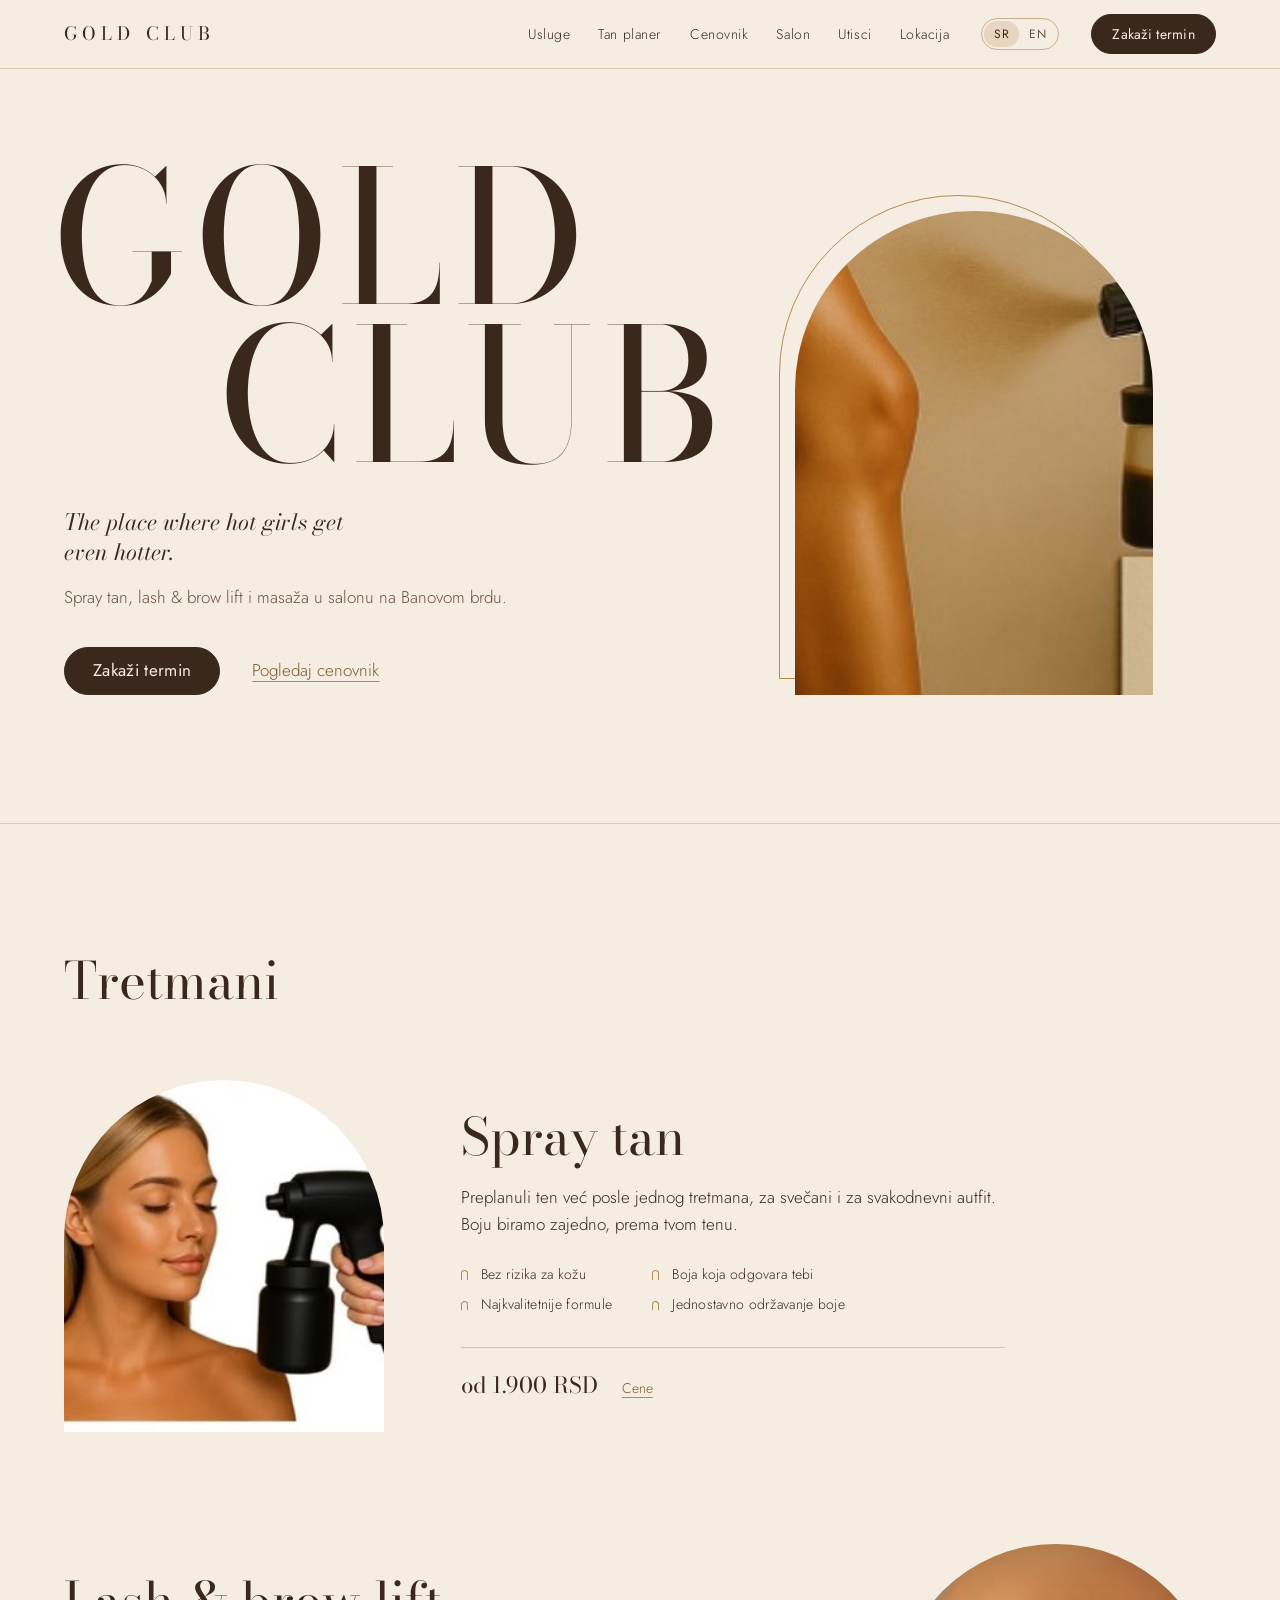
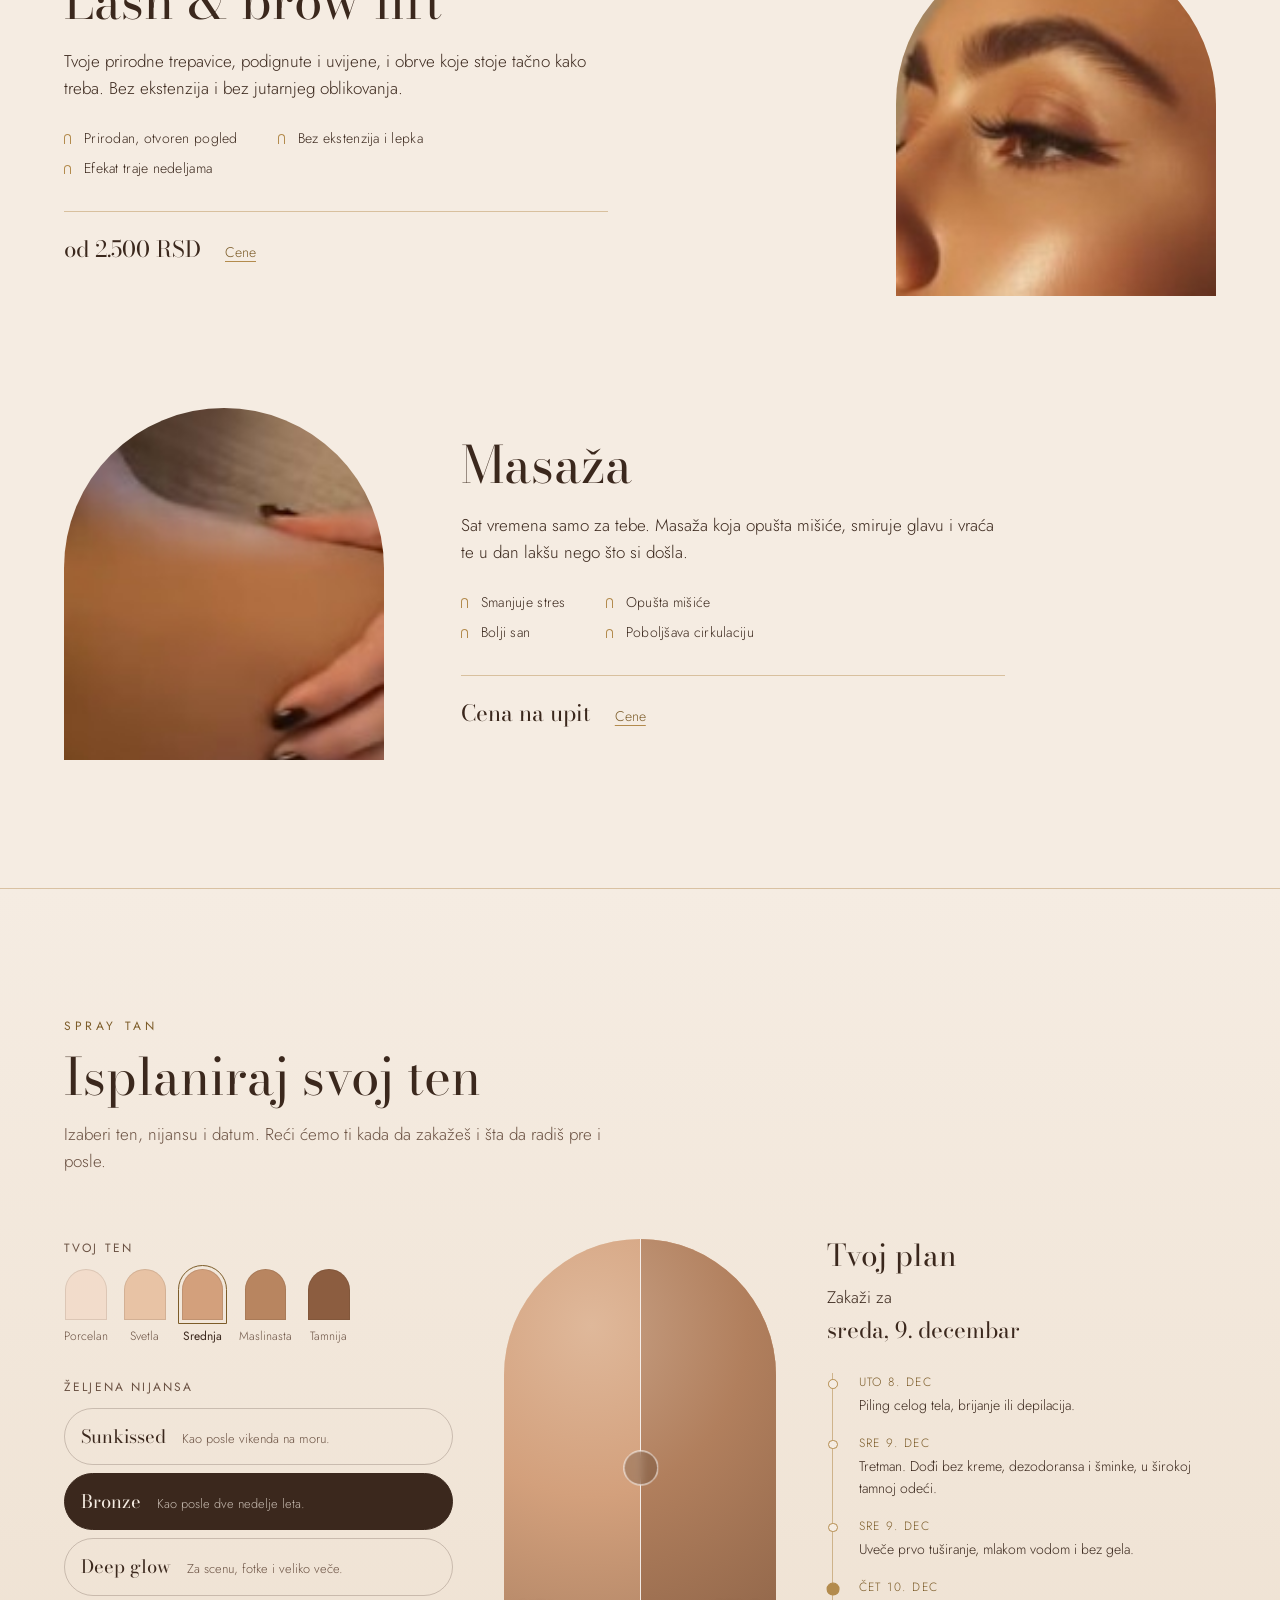
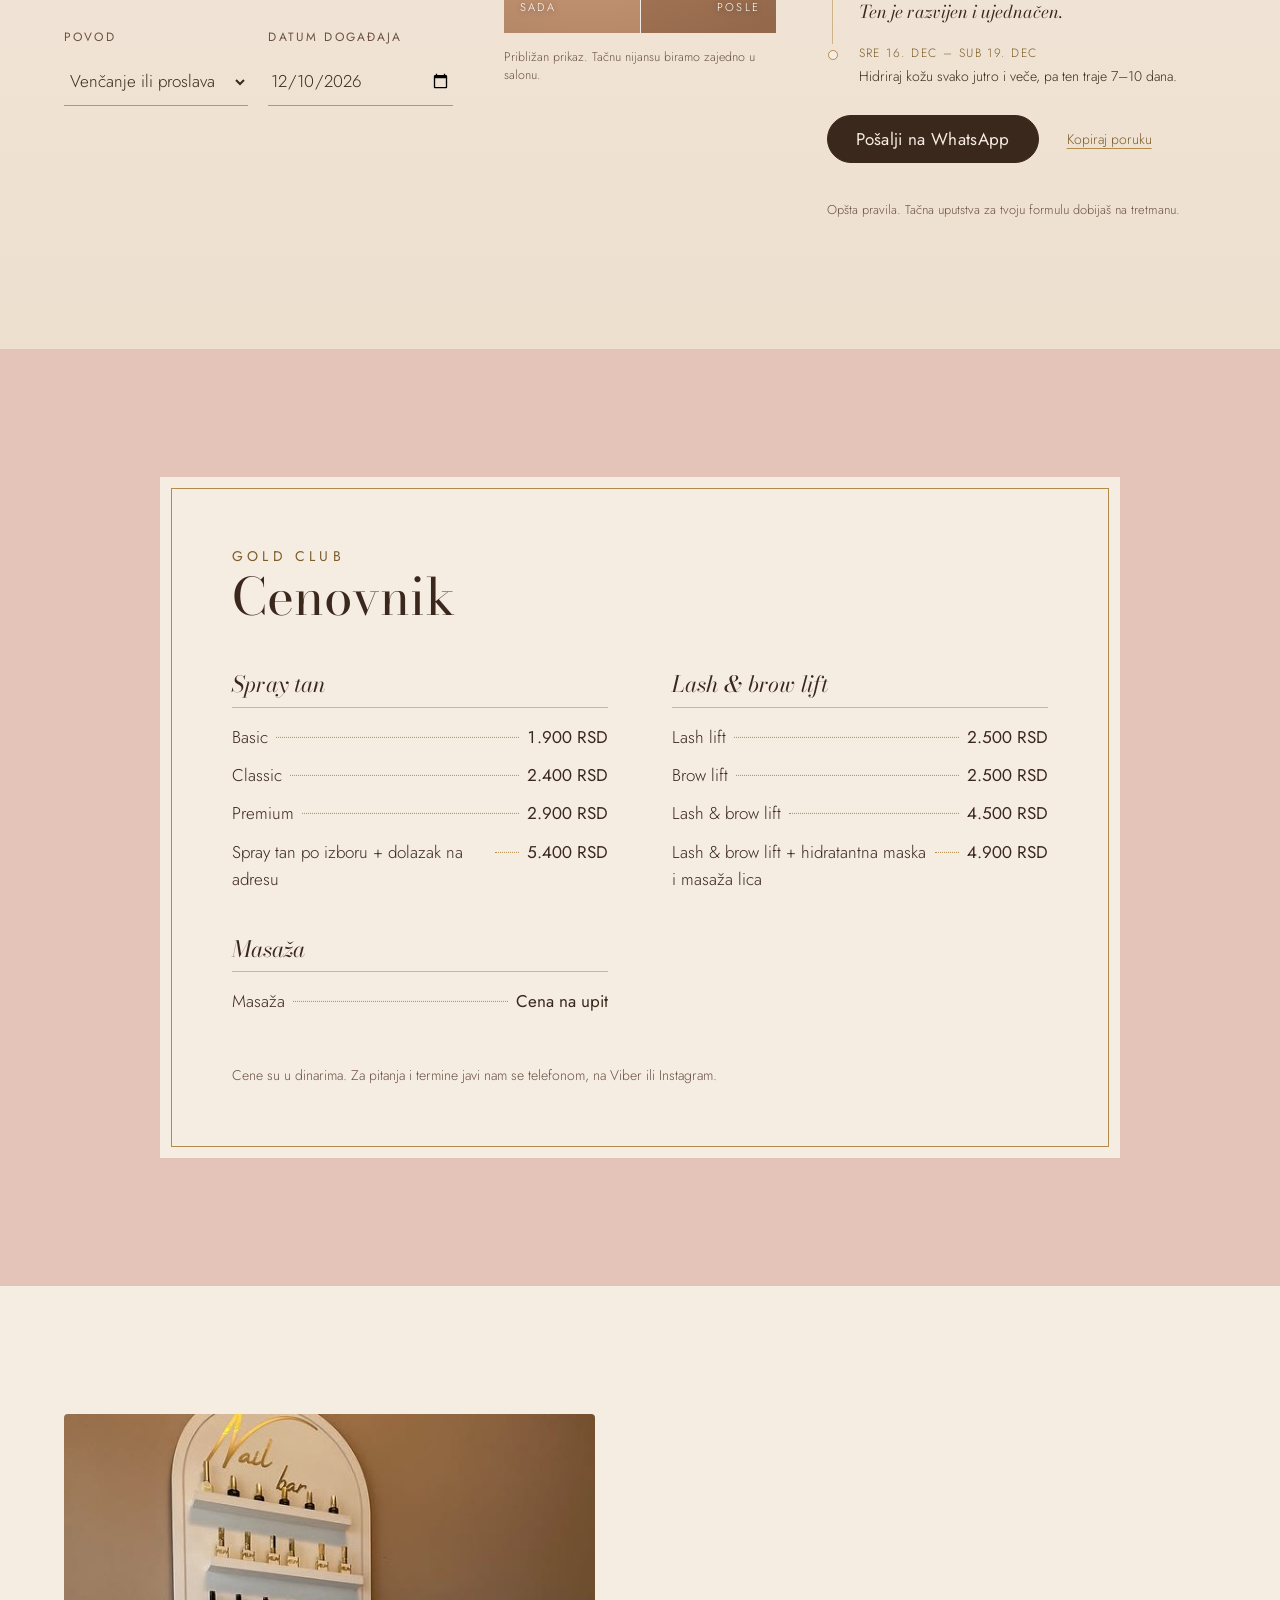
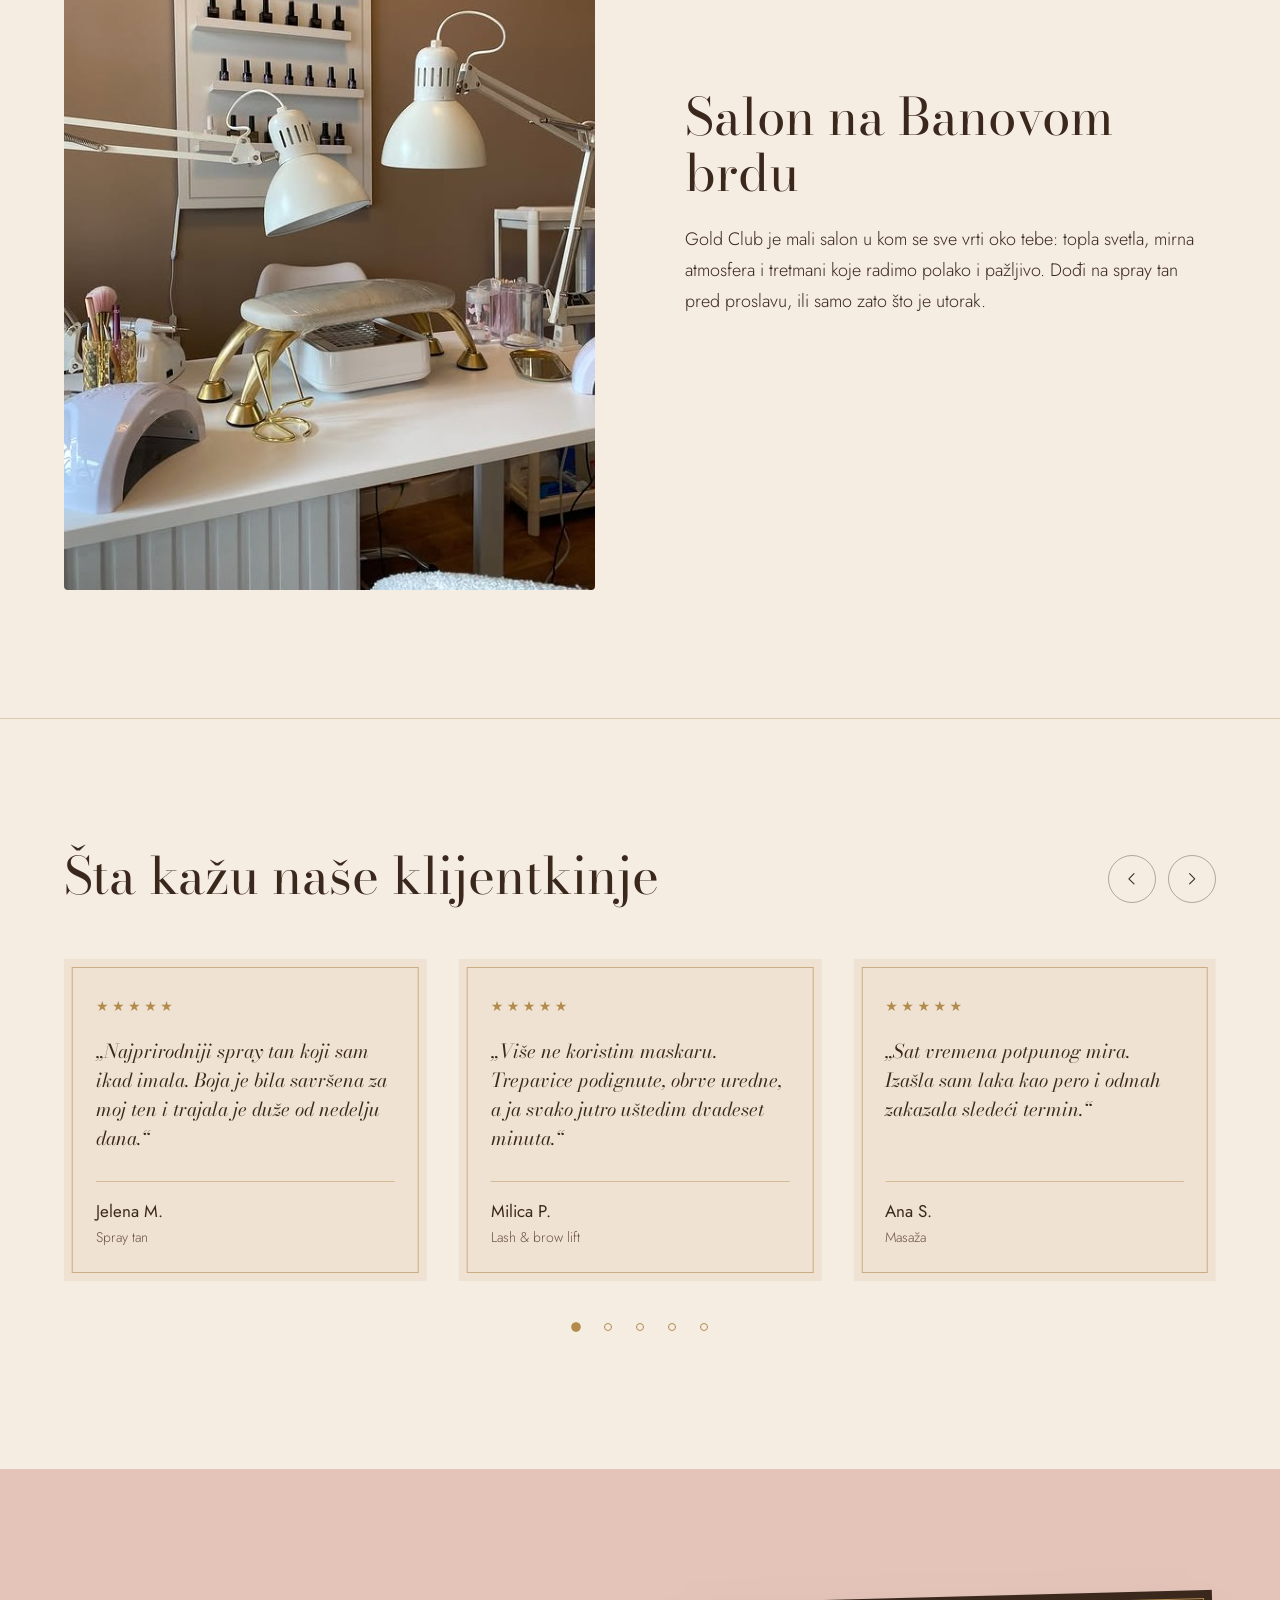
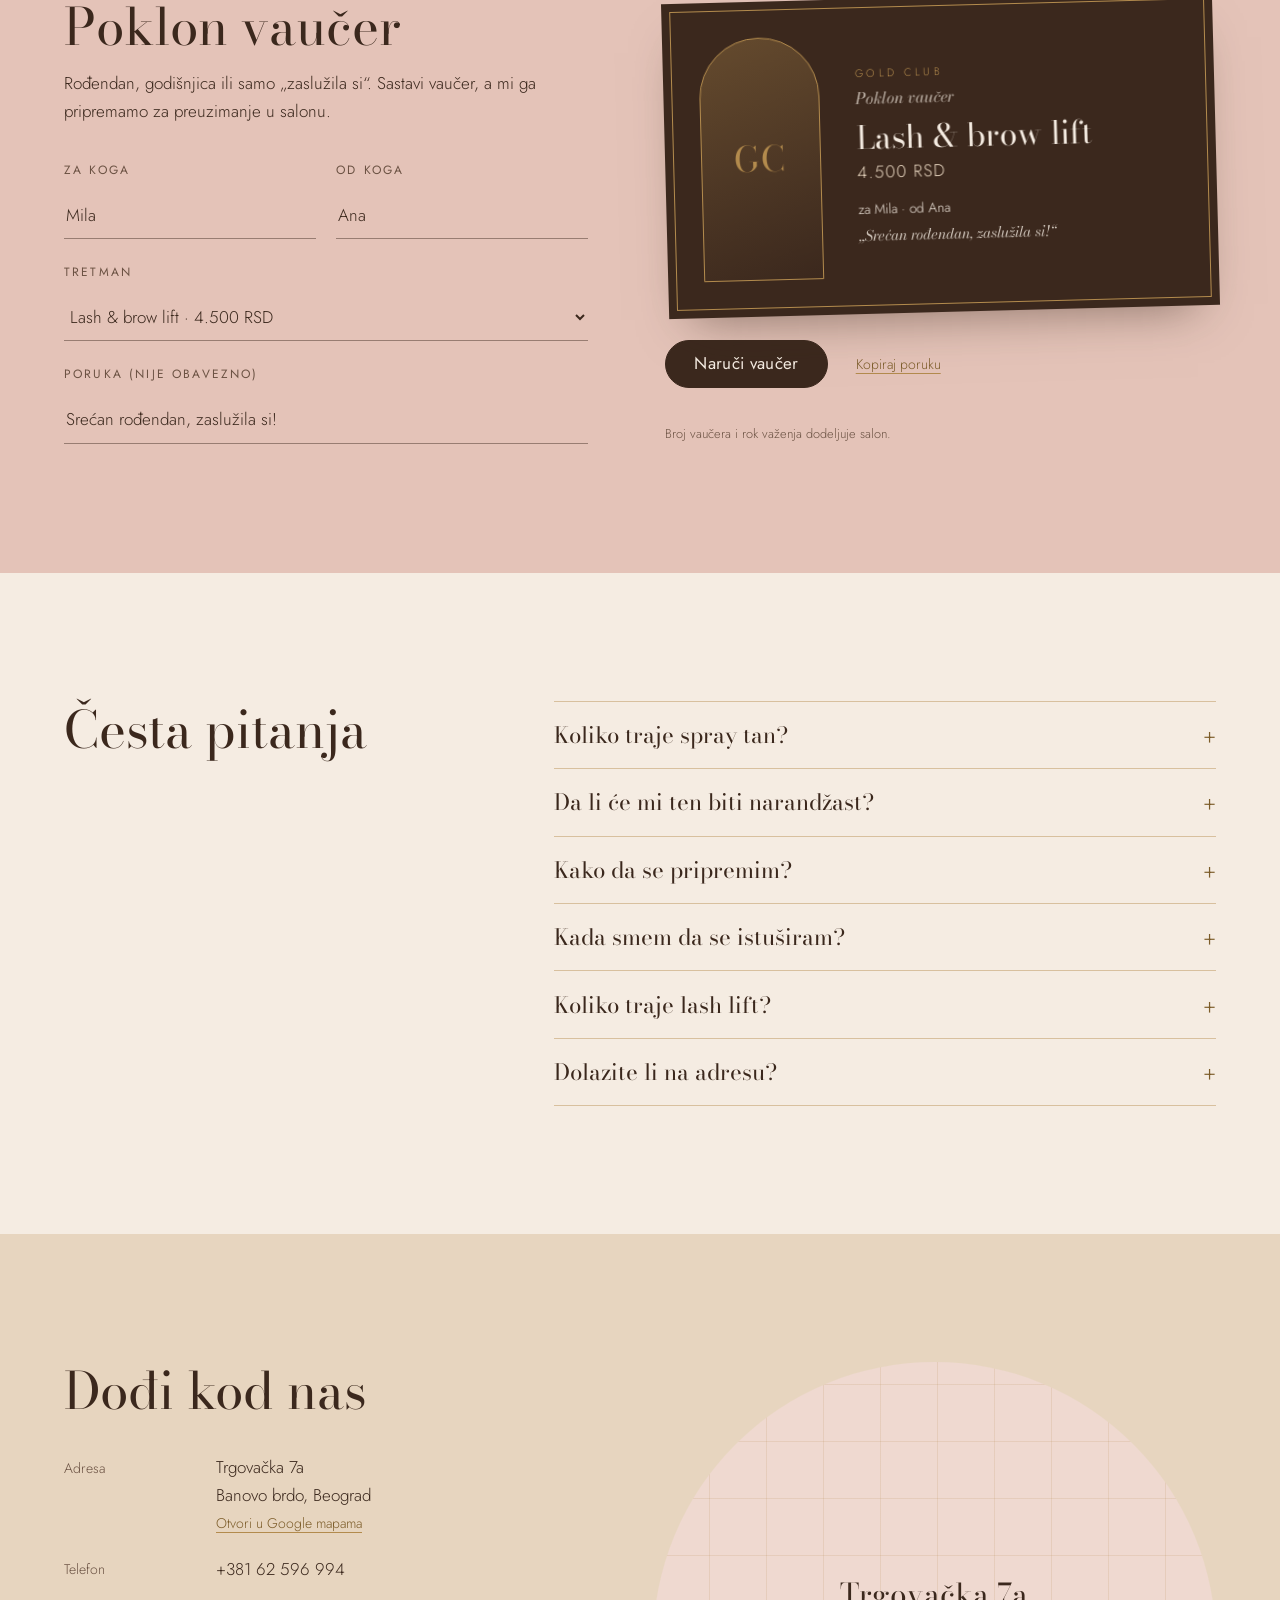
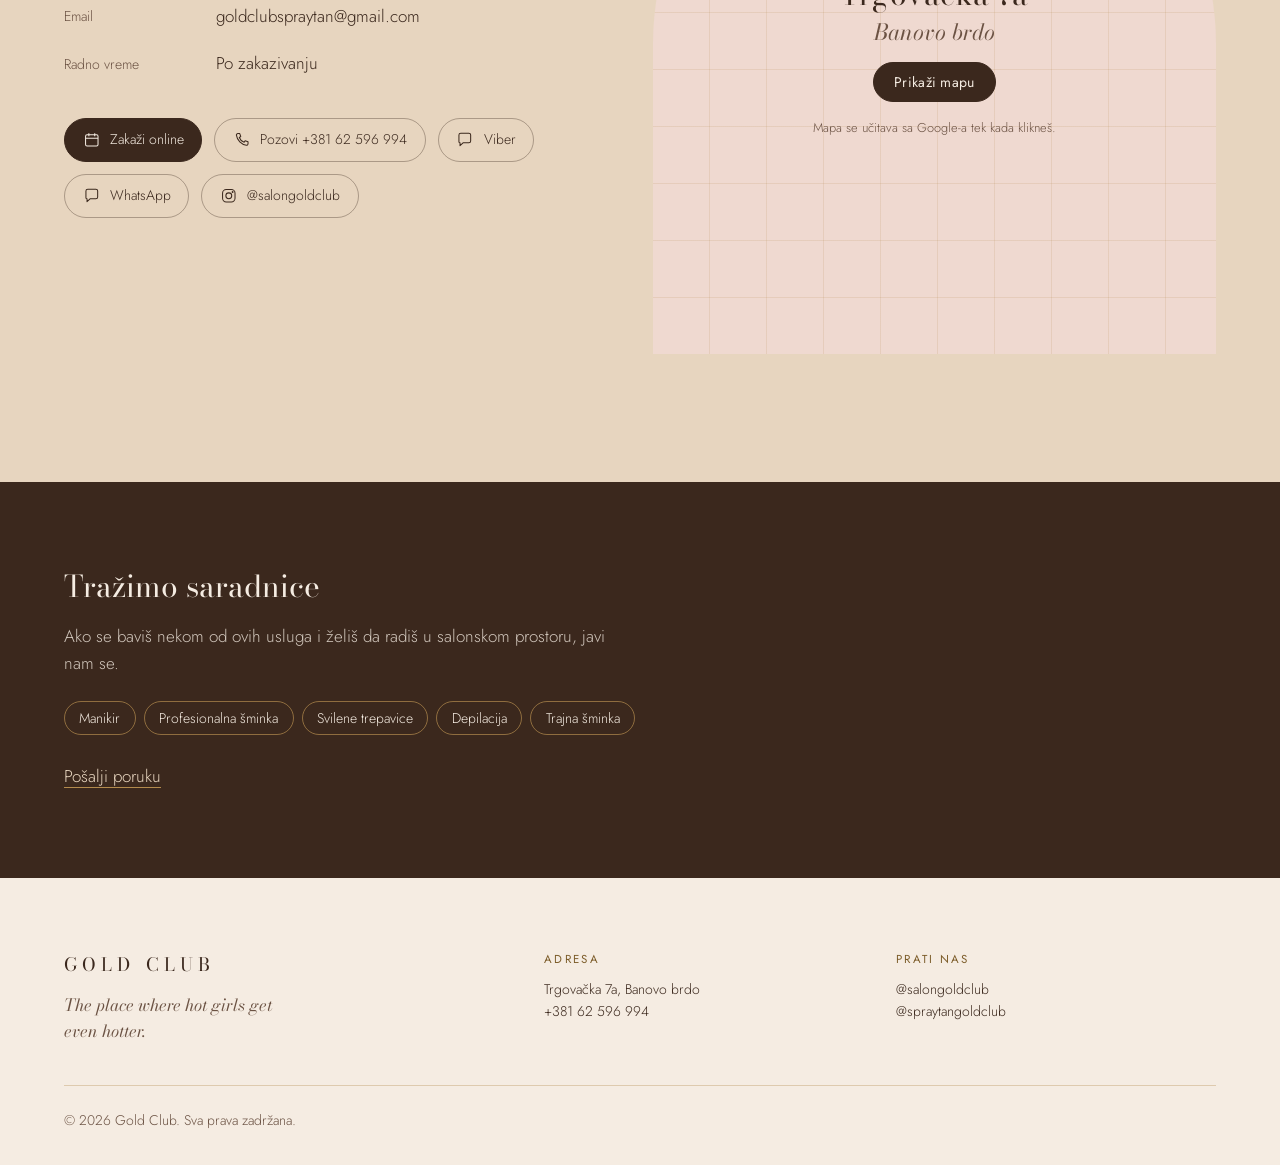
==== commit 752a3a4e: "v2: tan planer, poklon vaučer, FAQ, mapa na klik, futer, LocalBusiness schema Co-Authored-By: Claude" ====
--- a/index.html
+++ b/index.html
@@ -14,6 +14,28 @@
   <link rel="preconnect" href="https://fonts.gstatic.com" crossorigin>
   <link href="https://fonts.googleapis.com/css2?family=Bodoni+Moda:ital,opsz,wght@0,6..96,400;0,6..96,500;1,6..96,400&family=Jost:wght@300;400;500&display=swap" rel="stylesheet">
   <link rel="stylesheet" href="css/styles.css">
+  <!-- Local SEO: lets Google show address, phone and hours. Add "url" and
+       "openingHours" once the domain and hours are known. -->
+  <script type="application/ld+json">
+  {
+    "@context": "https://schema.org",
+    "@type": "BeautySalon",
+    "name": "Gold Club",
+    "description": "Spray tan, lash & brow lift i masaža na Banovom brdu.",
+    "telephone": "+381 62 596 994",
+    "email": "goldclubspraytan@gmail.com",
+    "image": "assets/img/spraytan-legs.jpg",
+    "priceRange": "1.900–5.400 RSD",
+    "address": {
+      "@type": "PostalAddress",
+      "streetAddress": "Trgovačka 7a",
+      "addressLocality": "Beograd",
+      "addressRegion": "Banovo brdo",
+      "addressCountry": "RS"
+    },
+    "sameAs": ["https://www.instagram.com/salongoldclub", "https://www.instagram.com/spraytangoldclub"]
+  }
+  </script>
 </head>
 <body>
   <a class="skip" href="#main">Preskoči na sadržaj</a>
@@ -29,6 +51,7 @@
       <nav id="site-nav" class="site-nav">
         <ul>
           <li><a href="#usluge" data-i18n="nav.services">Usluge</a></li>
+          <li><a href="#planer" data-i18n="nav.planner">Tan planer</a></li>
           <li><a href="#cenovnik" data-i18n="nav.prices">Cenovnik</a></li>
           <li><a href="#salon" data-i18n="nav.salon">Salon</a></li>
           <li><a href="#utisci" data-i18n="nav.reviews">Utisci</a></li>
@@ -74,6 +97,64 @@
       </div>
     </section>
 
+    <section class="planner" id="planer" aria-labelledby="planner-title">
+      <div class="wrap">
+        <div class="planner-head">
+          <p class="eyebrow" data-i18n="planner.eyebrow">Spray tan</p>
+          <h2 id="planner-title" class="section-title" data-i18n="planner.title">Isplaniraj svoj ten</h2>
+          <p class="planner-lede" data-i18n="planner.lede"></p>
+        </div>
+
+        <div class="planner-grid">
+          <form class="planner-form" id="planner-form" novalidate>
+            <fieldset>
+              <legend data-i18n="planner.tone">Tvoj ten</legend>
+              <div class="tones" data-render="tones"></div>
+            </fieldset>
+            <fieldset>
+              <legend data-i18n="planner.level">Željena nijansa</legend>
+              <div class="levels" data-render="levels"></div>
+            </fieldset>
+            <div class="field-pair">
+              <div class="field">
+                <label for="planner-occasion" data-i18n="planner.occasion">Povod</label>
+                <select id="planner-occasion" data-render="occasions"></select>
+              </div>
+              <div class="field">
+                <label for="planner-date" data-i18n="planner.date">Datum događaja</label>
+                <input type="date" id="planner-date">
+              </div>
+            </div>
+          </form>
+
+          <figure class="planner-preview">
+            <div class="skin arch" id="planner-skin">
+              <div class="skin-layer skin-before"></div>
+              <div class="skin-layer skin-after"></div>
+              <span class="skin-divider" aria-hidden="true"></span>
+              <span class="skin-label skin-label-before" data-i18n="planner.before">Sada</span>
+              <span class="skin-label skin-label-after" data-i18n="planner.after">Posle</span>
+              <input type="range" id="planner-split" min="0" max="100" value="50" data-i18n-label="planner.after" aria-label="Posle">
+            </div>
+            <figcaption data-i18n="planner.approx"></figcaption>
+          </figure>
+
+          <div class="planner-plan" aria-live="polite">
+            <h3 data-i18n="planner.plan">Tvoj plan</h3>
+            <p class="plan-book" id="plan-book"></p>
+            <ol class="timeline" id="plan-steps"></ol>
+            <p class="plan-hint" id="plan-hint" hidden></p>
+            <div class="plan-actions">
+              <a class="btn" id="plan-whatsapp" href="#" target="_blank" rel="noopener" data-i18n="planner.whatsapp">Pošalji na WhatsApp</a>
+              <button type="button" class="link link-button" id="plan-copy" data-i18n="planner.copy">Kopiraj poruku</button>
+            </div>
+            <p class="plan-status" id="plan-status" role="status"></p>
+            <p class="plan-note" data-i18n="planner.note"></p>
+          </div>
+        </div>
+      </div>
+    </section>
+
     <section class="prices" id="cenovnik" aria-labelledby="prices-title">
       <div class="wrap">
         <div class="menu-card">
@@ -116,6 +197,62 @@
       </div>
     </section>
 
+    <section class="voucher" id="vaucer" aria-labelledby="voucher-title" data-render="voucher-section">
+      <div class="wrap voucher-inner">
+        <div class="voucher-copy">
+          <h2 id="voucher-title" class="section-title" data-i18n="voucher.title">Poklon vaučer</h2>
+          <p class="voucher-lede" data-i18n="voucher.lede"></p>
+          <form class="voucher-form" id="voucher-form" novalidate>
+            <div class="field-pair">
+              <div class="field">
+                <label for="voucher-to" data-i18n="voucher.to">Za koga</label>
+                <input type="text" id="voucher-to" maxlength="28" autocomplete="off">
+              </div>
+              <div class="field">
+                <label for="voucher-from" data-i18n="voucher.from">Od koga</label>
+                <input type="text" id="voucher-from" maxlength="28" autocomplete="off">
+              </div>
+            </div>
+            <div class="field">
+              <label for="voucher-item" data-i18n="voucher.item">Tretman</label>
+              <select id="voucher-item" data-render="voucher-items"></select>
+            </div>
+            <div class="field">
+              <label for="voucher-note" data-i18n="voucher.note">Poruka</label>
+              <input type="text" id="voucher-note" maxlength="60" autocomplete="off">
+            </div>
+          </form>
+        </div>
+
+        <div class="voucher-side">
+          <div class="voucher-card" id="voucher-card">
+            <div class="vc-arch" aria-hidden="true"><span>GC</span></div>
+            <div class="vc-body">
+              <p class="vc-brand">Gold Club</p>
+              <p class="vc-kind" data-i18n="voucher.card">Poklon vaučer</p>
+              <p class="vc-item" id="vc-item"></p>
+              <p class="vc-price" id="vc-price"></p>
+              <p class="vc-names" id="vc-names"></p>
+              <p class="vc-note" id="vc-note"></p>
+            </div>
+          </div>
+          <div class="plan-actions">
+            <a class="btn" id="voucher-whatsapp" href="#" target="_blank" rel="noopener" data-i18n="voucher.order">Naruči vaučer</a>
+            <button type="button" class="link link-button" id="voucher-copy" data-i18n="planner.copy">Kopiraj poruku</button>
+          </div>
+          <p class="plan-status" id="voucher-status" role="status"></p>
+          <p class="plan-note" data-i18n="voucher.fine"></p>
+        </div>
+      </div>
+    </section>
+
+    <section class="faq" id="pitanja" aria-labelledby="faq-title">
+      <div class="wrap faq-inner">
+        <h2 id="faq-title" class="section-title" data-i18n="faq.title">Česta pitanja</h2>
+        <div class="faq-list" data-render="faq"></div>
+      </div>
+    </section>
+
     <section class="contact" id="lokacija" aria-labelledby="contact-title">
       <div class="wrap contact-inner">
         <div class="contact-copy">
@@ -123,8 +260,12 @@
           <dl class="contact-list" data-render="contact"></dl>
           <div class="channels" data-render="channels"></div>
         </div>
-        <div class="map">
-          <iframe data-render="map" title="" loading="lazy" referrerpolicy="no-referrer-when-downgrade"></iframe>
+        <div class="map" id="map">
+          <div class="map-placeholder">
+            <p class="map-address">Trgovačka 7a<br><span>Banovo brdo</span></p>
+            <button type="button" class="btn btn-small" id="map-load" data-i18n="contact.showMap">Prikaži mapu</button>
+            <small data-i18n="contact.mapNote"></small>
+          </div>
         </div>
       </div>
     </section>
@@ -140,8 +281,22 @@
   </main>
 
   <footer class="site-footer">
-    <div class="wrap footer-inner">
-      <span class="brand">Gold Club</span>
+    <div class="wrap footer-grid">
+      <div>
+        <span class="brand">Gold Club</span>
+        <p class="footer-tag">The place where hot girls get even hotter.</p>
+      </div>
+      <div>
+        <p class="footer-label" data-i18n="footer.visit">Adresa</p>
+        <p>Trgovačka 7a, Banovo brdo<br><a href="tel:+38162596994">+381 62 596 994</a></p>
+      </div>
+      <div>
+        <p class="footer-label" data-i18n="footer.follow">Prati nas</p>
+        <p><a href="https://www.instagram.com/salongoldclub" target="_blank" rel="noopener">@salongoldclub</a><br>
+           <a href="https://www.instagram.com/spraytangoldclub" target="_blank" rel="noopener">@spraytangoldclub</a></p>
+      </div>
+    </div>
+    <div class="wrap footer-base">
       <small>© <span data-year></span> Gold Club. <span data-i18n="footer.rights">Sva prava zadržana.</span></small>
     </div>
   </footer>
--- a/css/styles.css
+++ b/css/styles.css
@@ -399,7 +399,18 @@
 .channel-primary:hover { background: var(--gold-deep); border-color: var(--gold-deep); }
 .channel svg { width: 1.1rem; height: 1.1rem; fill: none; stroke: currentColor; stroke-width: 1.4; stroke-linejoin: round; }
 
-.map { border-radius: 999px 999px 0 0; overflow: hidden; background: var(--blush-soft); aspect-ratio: 4 / 4.2; }
+.map { border-radius: 999px 999px 0 0; overflow: hidden; background: var(--blush-soft); aspect-ratio: 4 / 4.2; max-width: 100%; }
+.map-placeholder {
+  height: 100%; display: grid; place-content: center; justify-items: center; gap: 1rem;
+  padding: 2rem; text-align: center;
+  background:
+    repeating-linear-gradient(90deg, transparent 0 3.5rem, color-mix(in srgb, var(--gold) 16%, transparent) 3.5rem calc(3.5rem + 1px)),
+    repeating-linear-gradient(0deg, transparent 0 3.5rem, color-mix(in srgb, var(--gold) 16%, transparent) 3.5rem calc(3.5rem + 1px)),
+    var(--blush-soft);
+}
+.map-address { font-family: var(--serif); font-size: var(--step-2); line-height: 1.15; }
+.map-address span { font-style: italic; font-size: var(--step-1); color: var(--mocha-soft); }
+.map-placeholder small { color: var(--mocha-soft); font-size: .8rem; max-width: 18rem; }
 /* Taller than its frame so Google's place card sits above the visible area. */
 .map iframe { display: block; width: 100%; height: calc(100% + 7rem); margin-top: -7rem; border: 0; filter: sepia(.25) saturate(.8); }
 
@@ -422,9 +433,15 @@
 
 /* ---------- Footer ---------- */
 
-.site-footer { padding-block: 2rem; }
-.footer-inner { display: flex; flex-wrap: wrap; justify-content: space-between; align-items: center; gap: 1rem; }
+.site-footer { padding-block: clamp(3rem, 6vw, 4.5rem) 2rem; }
+.footer-grid { display: grid; grid-template-columns: 1.4fr 1fr 1fr; gap: 2rem; font-size: var(--step--1); }
+.footer-grid a { text-decoration: none; }
+.footer-grid a:hover { color: var(--gold-deep); }
+.footer-tag { margin-top: .75rem; font-family: var(--serif); font-style: italic; font-size: 1.05rem; color: var(--mocha-soft); max-width: 22ch; }
+.footer-label { color: var(--gold-deep); letter-spacing: .2em; text-transform: uppercase; font-size: .72rem; margin-bottom: .6rem; font-weight: 400; }
+.footer-base { margin-top: 2.5rem; padding-top: 1.25rem; border-top: 1px solid color-mix(in srgb, var(--gold) 35%, transparent); }
 .site-footer small { color: var(--mocha-soft); font-size: var(--step--1); }
+@media (max-width: 760px) { .footer-grid { grid-template-columns: 1fr; } }
 
 /* ---------- Booking dialog ---------- */
 
@@ -453,3 +470,193 @@
 @media (prefers-reduced-motion: no-preference) {
   .booking[open] .booking-inner { animation: rise .45s cubic-bezier(.2, .7, .2, 1); }
 }
+
+/* ---------- Shared form bits ---------- */
+
+.eyebrow { font-size: .75rem; letter-spacing: .3em; text-transform: uppercase; color: var(--gold-deep); font-weight: 400; margin-bottom: .75rem; }
+
+fieldset { border: 0; margin: 0; padding: 0; min-width: 0; }
+legend, .field label {
+  padding: 0; margin-bottom: .7rem; display: block;
+  font-size: .75rem; letter-spacing: .18em; text-transform: uppercase; color: var(--mocha-soft); font-weight: 400;
+}
+.field { display: grid; min-width: 0; }
+.field-pair { display: grid; grid-template-columns: repeat(auto-fit, minmax(min(100%, 11rem), 1fr)); gap: 1.25rem; }
+.field input, .field select {
+  width: 100%; min-height: 3rem; padding: 0 .1rem;
+  border: 0; border-bottom: 1px solid color-mix(in srgb, var(--mocha) 40%, transparent); border-radius: 0;
+  background: transparent; color: var(--mocha);
+  font: 300 var(--step-0) var(--sans);
+}
+.field select { cursor: pointer; }
+.field input:focus, .field select:focus { outline: none; border-bottom-color: var(--gold-deep); box-shadow: 0 1px 0 var(--gold-deep); }
+
+.link-button { background: none; border: 0; padding: .25rem 0; font: 300 var(--step--1) var(--sans); cursor: pointer; }
+
+.plan-actions { display: flex; flex-wrap: wrap; align-items: center; gap: 1rem 1.75rem; margin-top: 1.75rem; }
+.plan-status { margin-top: .75rem; min-height: 1.2em; font-size: var(--step--1); color: var(--gold-deep); }
+.plan-status.is-manual { user-select: all; -webkit-user-select: all; color: var(--mocha); background: var(--sateen); padding: .75rem 1rem; outline: 1px dashed var(--gold); }
+.plan-note { margin-top: .5rem; font-size: .8rem; color: var(--mocha-soft); max-width: var(--measure); }
+
+/* ---------- Tan planner ---------- */
+
+.planner {
+  padding-block: var(--section);
+  background: linear-gradient(180deg, var(--sateen), color-mix(in srgb, var(--sand) 55%, var(--sateen)));
+  border-top: 1px solid color-mix(in srgb, var(--gold) 35%, transparent);
+}
+.planner-lede { margin-top: 1rem; max-width: var(--measure); color: var(--mocha-soft); }
+
+.planner-grid {
+  display: grid; grid-template-columns: minmax(0, 1fr) minmax(0, 17rem) minmax(0, 1fr);
+  gap: clamp(2rem, 4vw, 3.5rem); align-items: start; margin-top: clamp(2.5rem, 5vw, 4rem);
+}
+.planner-form { display: grid; gap: 2rem; }
+
+.tones { display: flex; flex-wrap: wrap; gap: .9rem 1rem; }
+.tone { display: grid; justify-items: center; gap: .4rem; cursor: pointer; }
+.tone input, .level input { position: absolute; opacity: 0; pointer-events: none; }
+.tone-dot {
+  width: 2.6rem; height: 3.2rem; border-radius: 999px 999px 0 0;
+  box-shadow: inset 0 0 0 1px color-mix(in srgb, var(--mocha) 12%, transparent);
+  outline: 1px solid transparent; outline-offset: 3px; transition: outline-color .2s, transform .2s;
+}
+.tone-name { font-size: .75rem; color: var(--mocha-soft); }
+.tone:hover .tone-dot { transform: translateY(-2px); }
+.tone input:checked + .tone-dot { outline-color: var(--gold-deep); }
+.tone input:checked ~ .tone-name { color: var(--mocha); font-weight: 400; }
+.tone input:focus-visible + .tone-dot { outline: 2px solid var(--gold-deep); }
+
+.levels { display: grid; gap: .5rem; }
+.level {
+  position: relative; display: grid; grid-template-columns: auto 1fr; align-items: baseline; gap: .15rem 1rem;
+  padding: .8rem 1rem; cursor: pointer;
+  border: 1px solid color-mix(in srgb, var(--mocha) 22%, transparent); border-radius: 999px;
+  transition: border-color .2s, background-color .2s;
+}
+.level:hover { border-color: var(--mocha); }
+.level-name { font-family: var(--serif); font-size: 1.15rem; }
+.level-desc { font-size: .8rem; color: var(--mocha-soft); }
+.level:has(input:checked) { background: var(--mocha); border-color: var(--mocha); color: var(--sateen); }
+.level:has(input:checked) .level-desc { color: color-mix(in srgb, var(--sateen) 75%, transparent); }
+.level:has(input:focus-visible) { outline: 2px solid var(--gold-deep); outline-offset: 3px; }
+
+/* The skin preview: two layers in the arch, split by a draggable line. */
+.planner-preview { display: grid; gap: .9rem; position: sticky; top: 6rem; }
+.skin { --split: 50%; position: relative; aspect-ratio: 1 / 1.45; max-width: 100%; }
+.skin-layer { position: absolute; inset: 0; transition: background .5s ease; }
+.skin-after { clip-path: inset(0 0 0 var(--split)); }
+.skin-divider {
+  position: absolute; top: 0; bottom: 0; left: var(--split); width: 1px;
+  background: color-mix(in srgb, #fff 85%, transparent); pointer-events: none;
+}
+.skin-divider::after {
+  content: ""; position: absolute; top: 58%; left: 50%; width: 2.2rem; height: 2.2rem; transform: translate(-50%, -50%);
+  border: 1px solid #fff; border-radius: 50%;
+  background: color-mix(in srgb, var(--mocha) 25%, transparent);
+  -webkit-backdrop-filter: blur(4px); backdrop-filter: blur(4px);
+}
+.skin-label {
+  position: absolute; bottom: 1rem; font-size: .7rem; letter-spacing: .2em; text-transform: uppercase;
+  color: #fff; text-shadow: 0 1px 6px rgb(40 22 12 / .45); pointer-events: none;
+}
+.skin-label-before { left: 1rem; }
+.skin-label-after { right: 1rem; }
+.skin input[type="range"] {
+  position: absolute; inset: 0; width: 100%; height: 100%; margin: 0;
+  opacity: 0; cursor: ew-resize;
+}
+.skin:has(input:focus-visible) { outline: 2px solid var(--gold-deep); outline-offset: 4px; }
+.planner-preview figcaption { font-size: .78rem; color: var(--mocha-soft); line-height: 1.5; }
+
+.planner-plan h3 { font-size: var(--step-2); }
+.plan-book { margin-top: .75rem; font-size: 1.05rem; }
+.plan-book strong { font-family: var(--serif); font-weight: 400; font-size: var(--step-1); display: block; margin-top: .15rem; }
+
+.timeline { list-style: none; margin: 1.5rem 0 0; padding: 0; display: grid; gap: 0; }
+.timeline li {
+  position: relative; display: grid; gap: .1rem;
+  padding: 0 0 1.1rem 1.6rem;
+  border-left: 1px solid color-mix(in srgb, var(--gold) 55%, transparent);
+  margin-left: .3rem;
+}
+.timeline li:last-child { border-left-color: transparent; padding-bottom: 0; }
+.timeline li::before {
+  content: ""; position: absolute; left: -.3rem; top: .35em;
+  width: .6rem; height: .6rem; border-radius: 50%;
+  background: var(--sateen); border: 1px solid var(--gold);
+}
+.timeline li.is-event::before { background: var(--gold); transform: scale(1.3); }
+.step-date { font-size: .75rem; letter-spacing: .12em; text-transform: uppercase; color: var(--gold-deep); }
+.step-text { font-size: var(--step--1); }
+.timeline li.is-event .step-text { font-family: var(--serif); font-style: italic; font-size: 1.1rem; }
+.plan-hint { margin-top: 1.25rem; padding: .9rem 1.1rem; background: var(--blush-soft); font-size: var(--step--1); }
+
+@media (max-width: 1000px) {
+  .planner-grid { grid-template-columns: minmax(0, 1fr) minmax(0, 15rem); }
+  .planner-plan { grid-column: 1 / -1; }
+}
+@media (max-width: 640px) {
+  .planner-grid { grid-template-columns: 1fr; }
+  .planner-preview { position: static; width: min(80%, 16rem); justify-self: center; }
+}
+
+/* ---------- Gift voucher ---------- */
+
+.voucher { background: var(--blush); padding-block: var(--section); }
+.voucher-inner { display: grid; grid-template-columns: minmax(0, 1fr) minmax(0, 1.05fr); gap: clamp(2.5rem, 6vw, 5.5rem); align-items: center; }
+.voucher-lede { margin-top: 1rem; max-width: var(--measure); }
+.voucher-form { display: grid; gap: 1.5rem; margin-top: 2.25rem; }
+.voucher .field input, .voucher .field select { border-bottom-color: color-mix(in srgb, var(--mocha) 45%, transparent); }
+
+.voucher-card {
+  position: relative; display: grid; grid-template-columns: 7.5rem minmax(0, 1fr); gap: clamp(1.25rem, 3vw, 2.25rem);
+  align-items: center; aspect-ratio: 1.75 / 1; max-width: 100%;
+  padding: clamp(1.25rem, 3.5vw, 2.25rem);
+  background: var(--mocha); color: var(--sateen);
+  outline: 1px solid var(--gold); outline-offset: -.6rem;
+  box-shadow: 0 1.5rem 3rem -1.5rem rgb(59 40 29 / .55);
+}
+@media (prefers-reduced-motion: no-preference) {
+  .voucher-card { transition: transform .5s cubic-bezier(.2, .7, .2, 1); transform: rotate(-1.5deg); }
+  .voucher-card:hover { transform: rotate(0deg) translateY(-3px); }
+}
+.vc-arch {
+  align-self: stretch; display: grid; place-items: center;
+  border: 1px solid var(--gold); border-radius: 999px 999px 0 0;
+  background: linear-gradient(160deg, color-mix(in srgb, var(--gold) 35%, var(--mocha)), var(--mocha));
+}
+.vc-arch span { font-family: var(--serif); font-size: 2.2rem; letter-spacing: .08em; color: var(--gold); }
+.vc-body { display: grid; gap: .2rem; min-width: 0; }
+.vc-brand { font-size: .68rem; letter-spacing: .32em; text-transform: uppercase; color: var(--gold); }
+.vc-kind { font-family: var(--serif); font-style: italic; font-size: 1rem; color: color-mix(in srgb, var(--sateen) 75%, transparent); }
+.vc-item { font-family: var(--serif); font-size: clamp(1.35rem, 3vw, 2rem); line-height: 1.1; margin-top: .35rem; text-wrap: balance; overflow-wrap: anywhere; }
+.vc-price { font-variant-numeric: tabular-nums lining-nums; letter-spacing: .06em; color: var(--sand); }
+.vc-names { margin-top: .6rem; font-size: .85rem; overflow-wrap: anywhere; }
+.vc-note { font-family: var(--serif); font-style: italic; font-size: .92rem; color: color-mix(in srgb, var(--sateen) 80%, transparent); overflow-wrap: anywhere; }
+.vc-note::before { content: "\201E"; }
+.vc-note::after { content: "\201C"; }
+:lang(en) .vc-note::before { content: "\201C"; }
+:lang(en) .vc-note::after { content: "\201D"; }
+
+@media (max-width: 860px) { .voucher-inner { grid-template-columns: 1fr; } }
+@media (max-width: 480px) {
+  .voucher-card { grid-template-columns: 4.5rem minmax(0, 1fr); aspect-ratio: auto; min-height: 13rem; }
+  .vc-arch span { font-size: 1.5rem; }
+}
+
+/* ---------- FAQ ---------- */
+
+.faq { padding-block: var(--section); }
+.faq-inner { display: grid; grid-template-columns: minmax(0, 1fr) minmax(0, 1.6fr); gap: clamp(2rem, 6vw, 5rem); align-items: start; }
+.faq-list { border-top: 1px solid color-mix(in srgb, var(--gold) 45%, transparent); }
+.faq details { border-bottom: 1px solid color-mix(in srgb, var(--gold) 45%, transparent); }
+.faq summary {
+  list-style: none; cursor: pointer; display: flex; justify-content: space-between; align-items: baseline; gap: 1rem;
+  padding: 1.2rem 0; font-family: var(--serif); font-size: var(--step-1); line-height: 1.25;
+}
+.faq summary::-webkit-details-marker { display: none; }
+.faq summary::after { content: "+"; font-family: var(--sans); font-weight: 300; color: var(--gold-deep); transition: transform .25s; }
+.faq details[open] summary::after { transform: rotate(45deg); }
+.faq details p { padding: 0 0 1.4rem; max-width: var(--measure); color: var(--mocha-soft); }
+@media (max-width: 760px) { .faq-inner { grid-template-columns: 1fr; } }
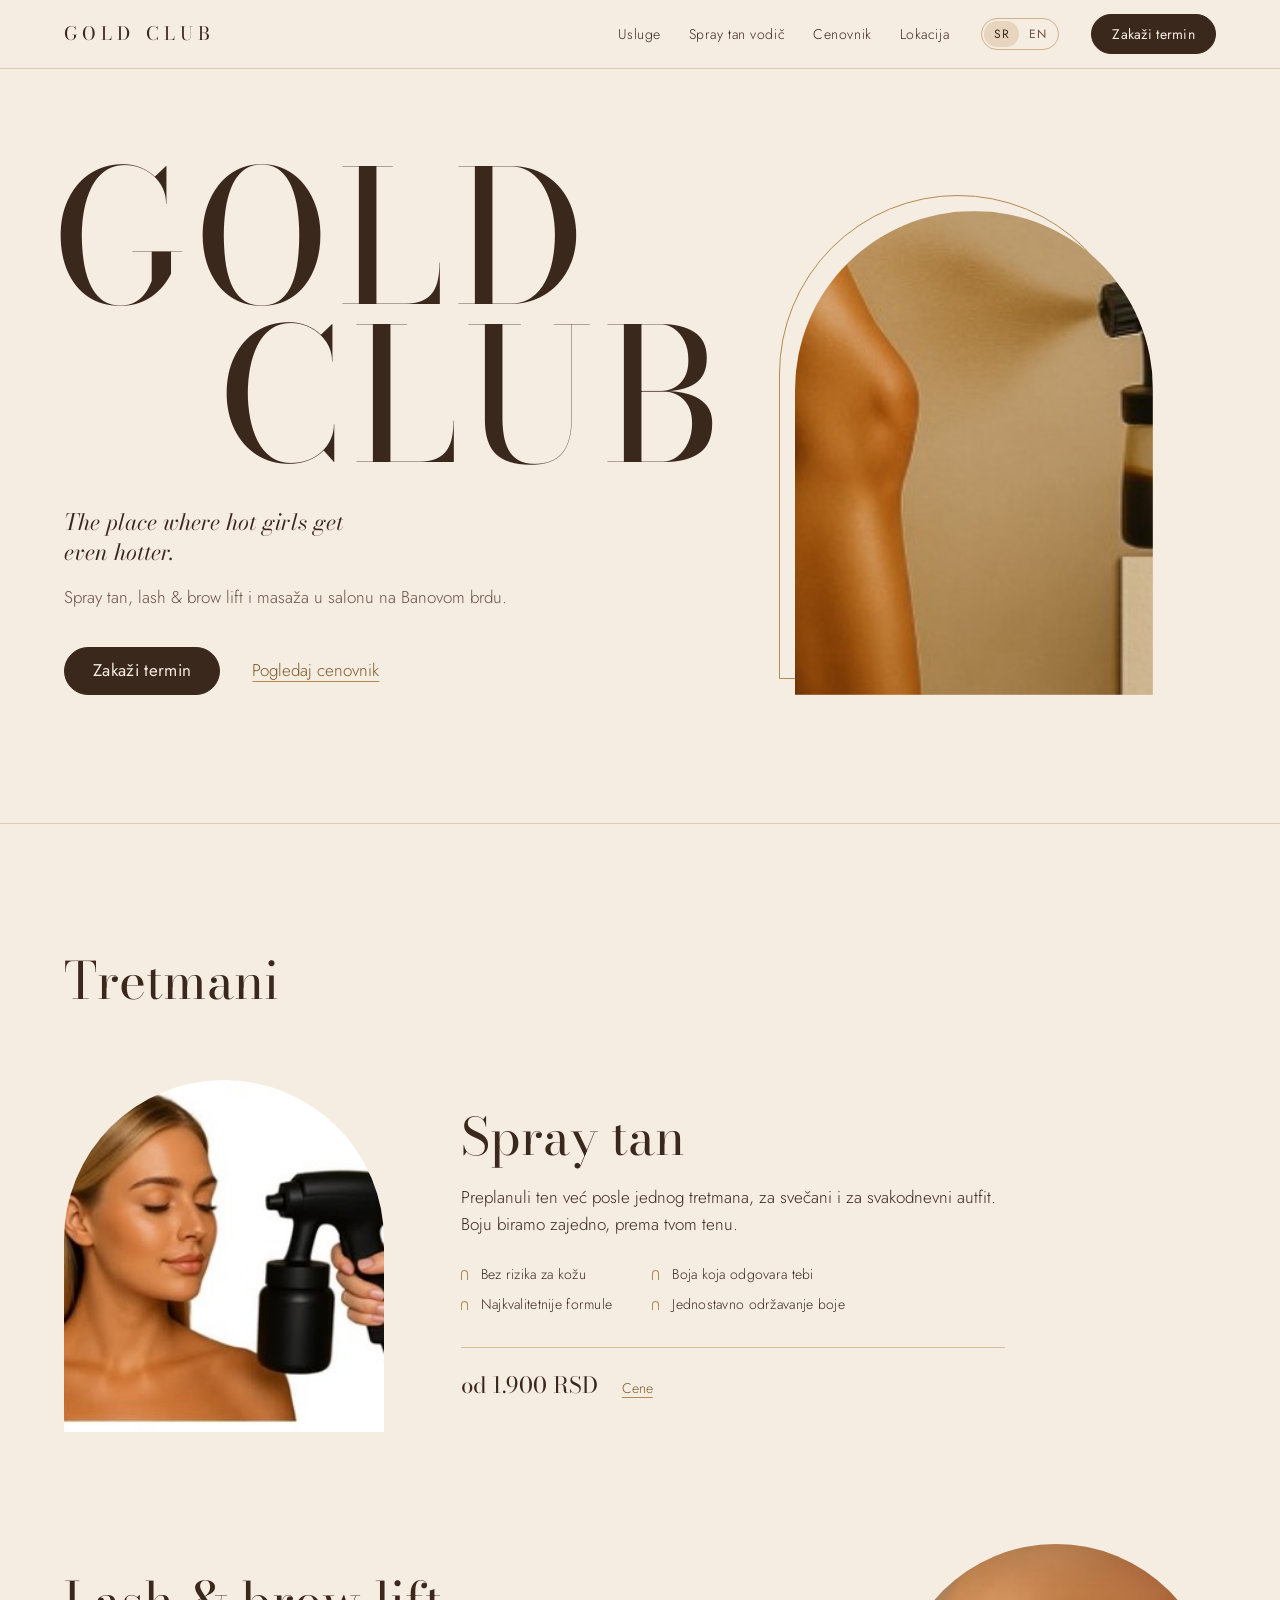
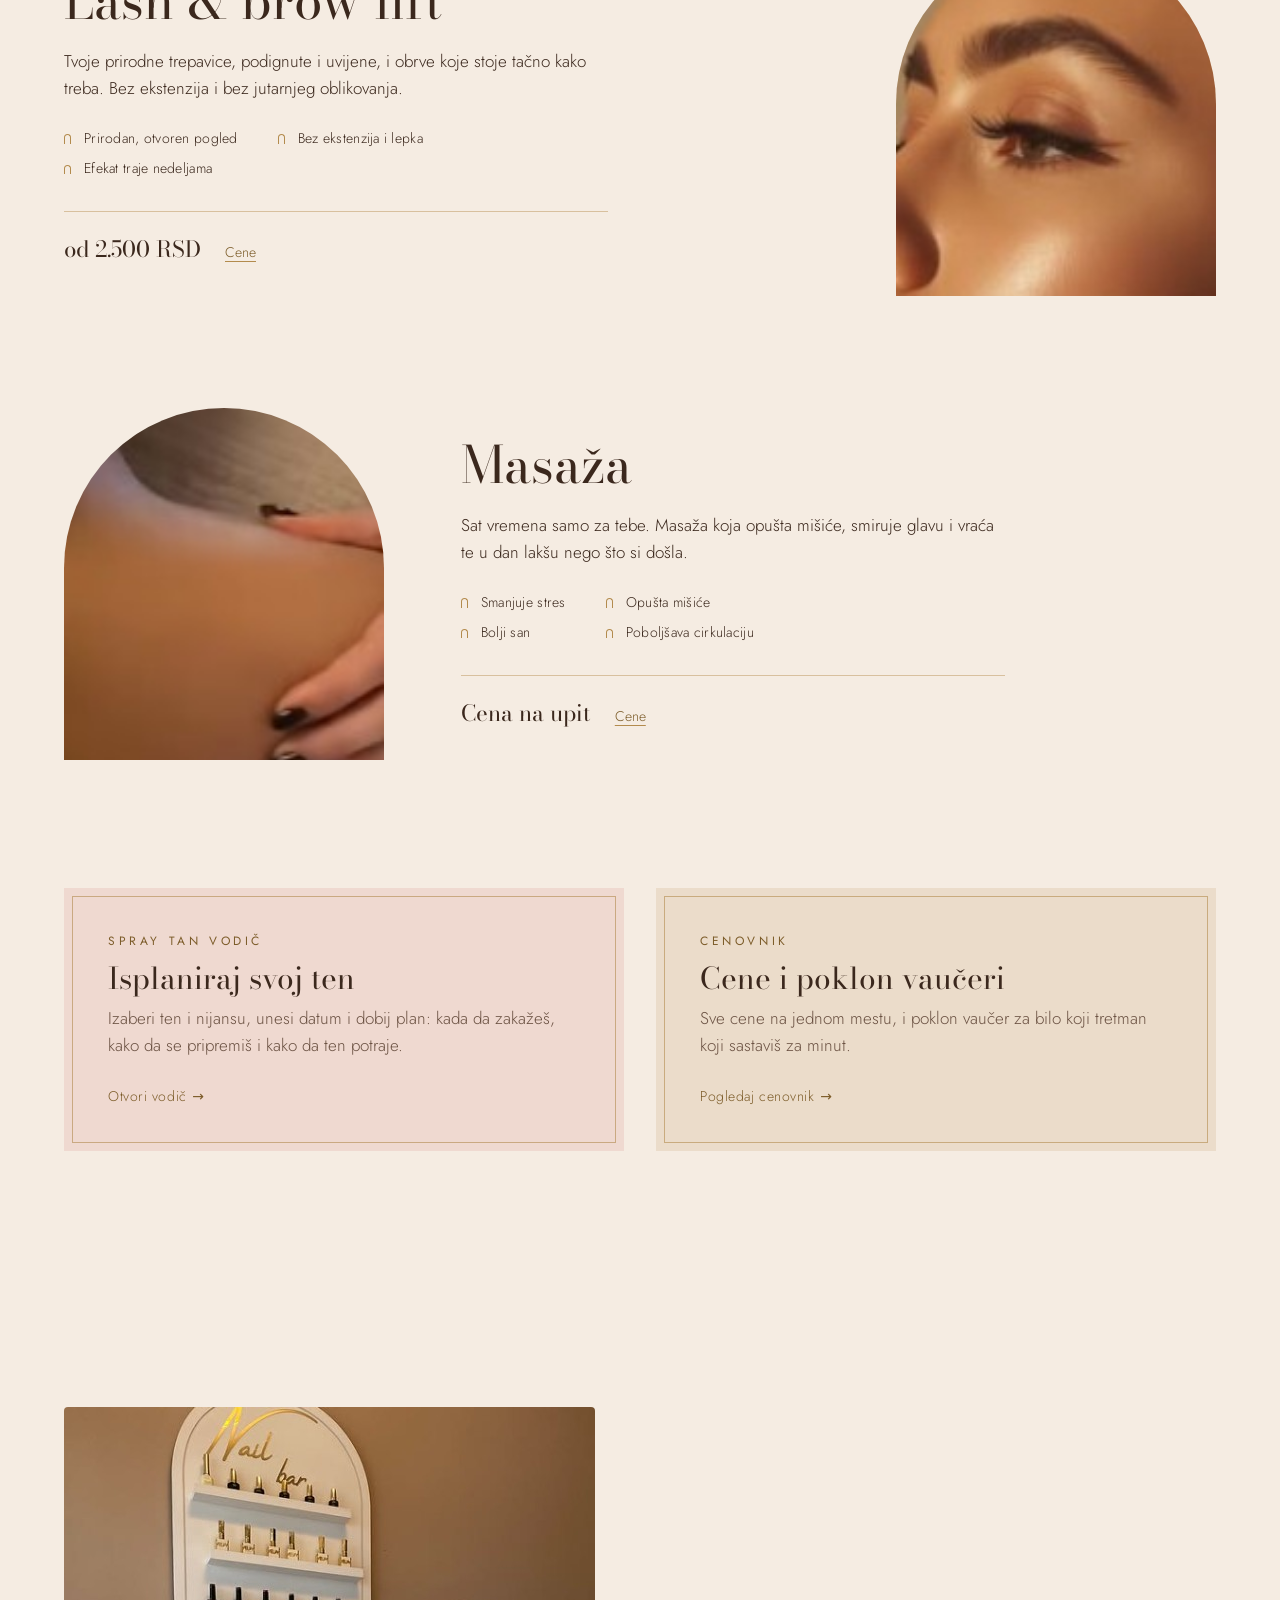
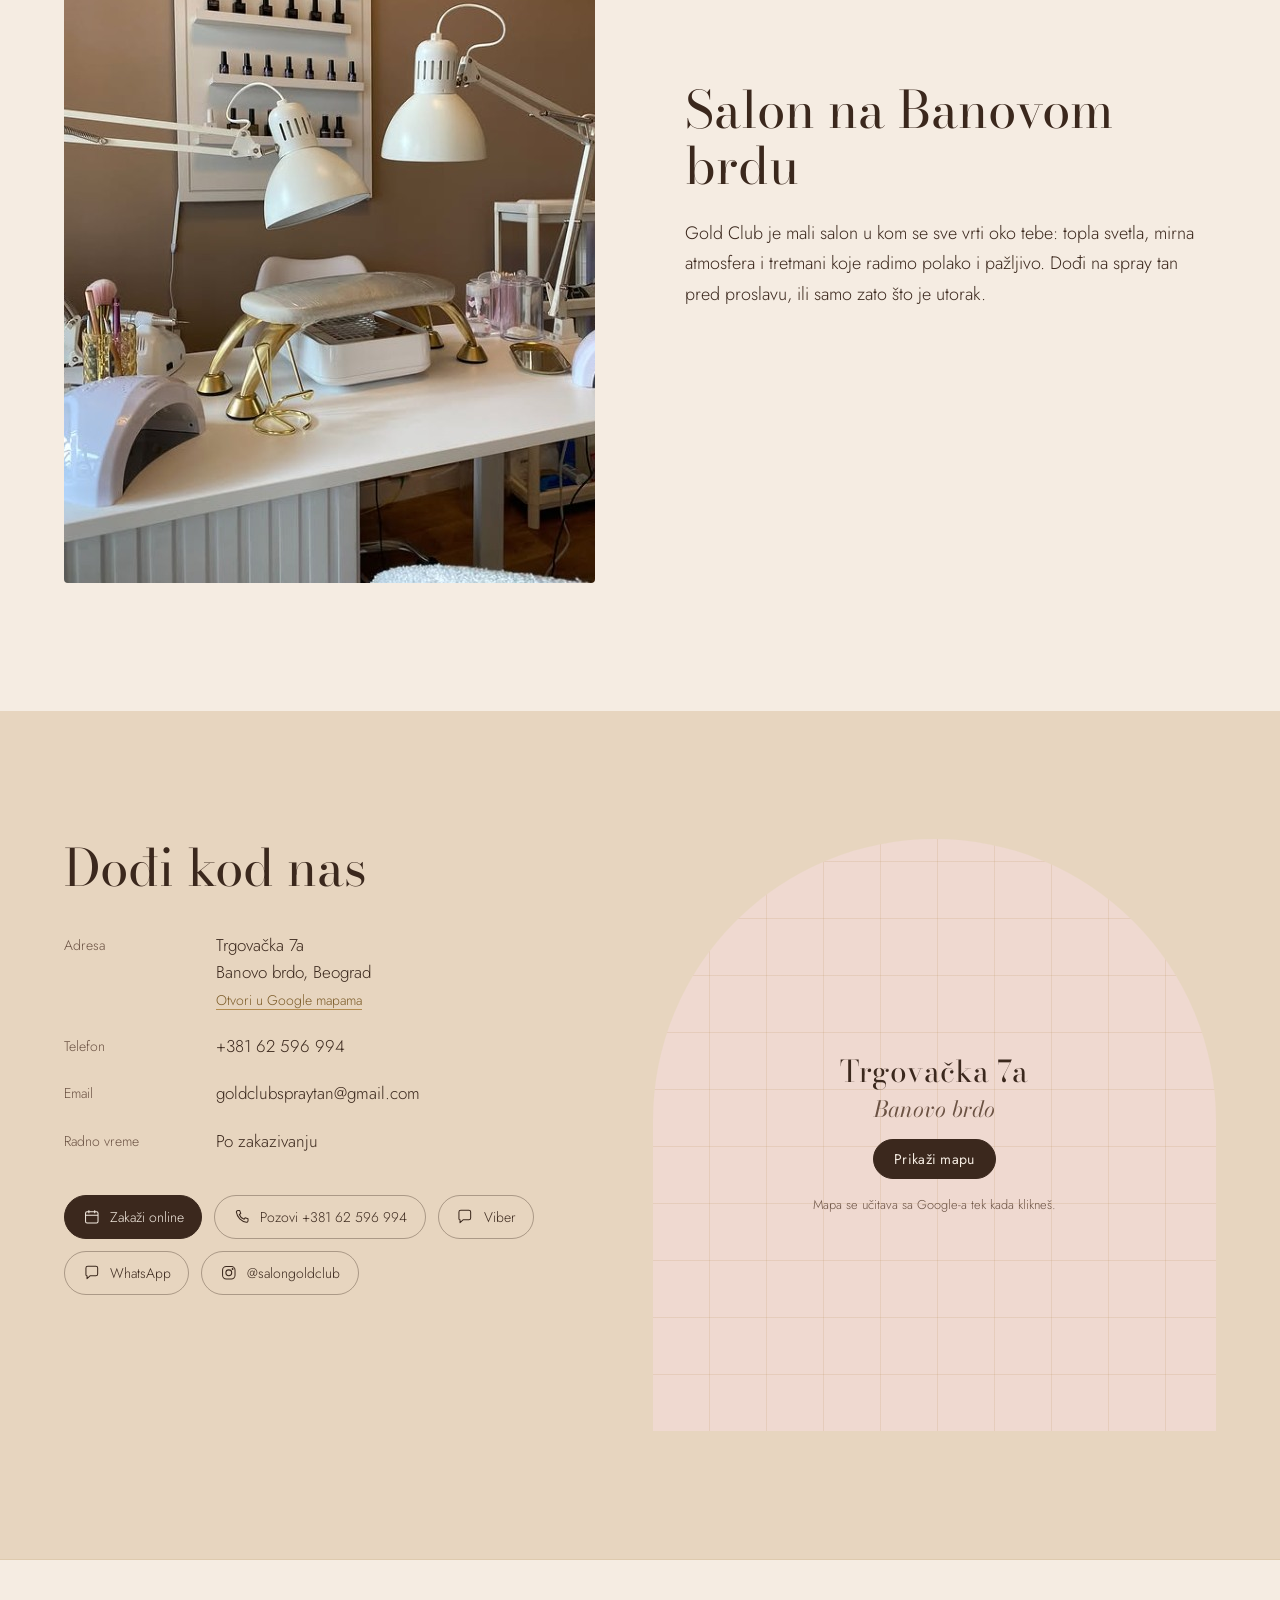
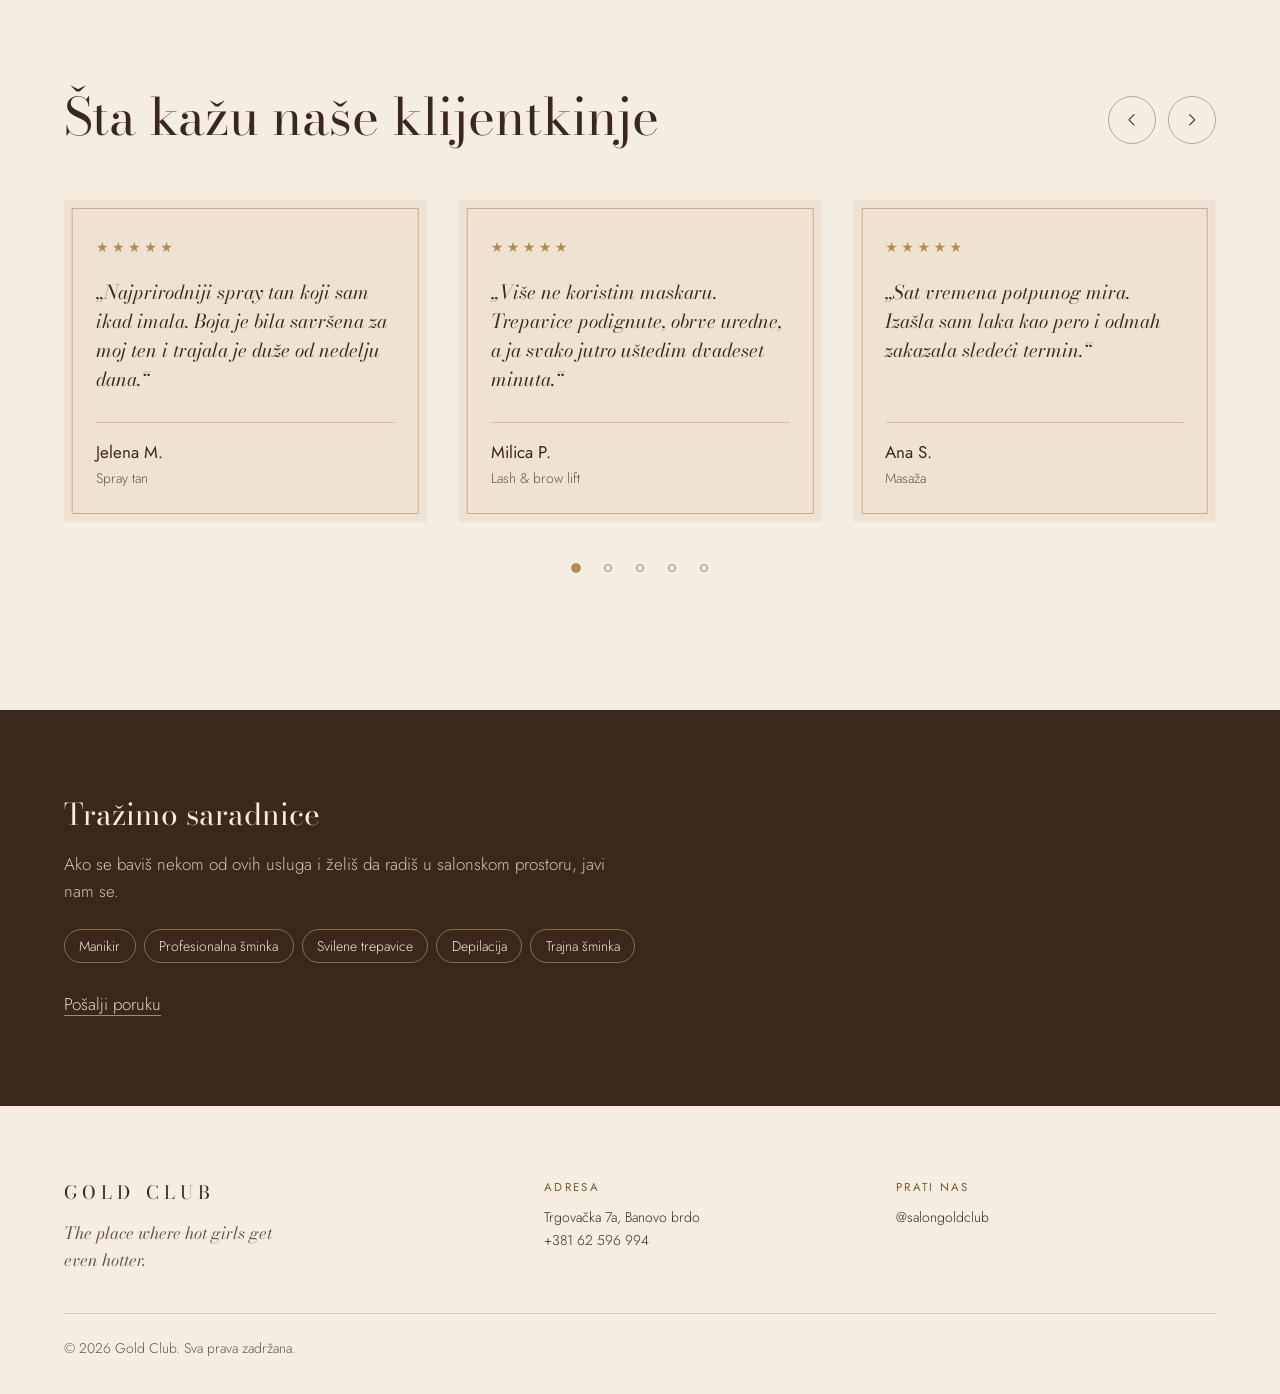
==== commit 58f4fe95: "Separate tabs for prices and spray tan guide" ====
--- a/index.html
+++ b/index.html
@@ -33,7 +33,7 @@
       "addressRegion": "Banovo brdo",
       "addressCountry": "RS"
     },
-    "sameAs": ["https://www.instagram.com/salongoldclub", "https://www.instagram.com/spraytangoldclub"]
+    "sameAs": ["https://www.instagram.com/salongoldclub"]
   }
   </script>
 </head>
@@ -51,10 +51,8 @@
       <nav id="site-nav" class="site-nav">
         <ul>
           <li><a href="#usluge" data-i18n="nav.services">Usluge</a></li>
-          <li><a href="#planer" data-i18n="nav.planner">Tan planer</a></li>
-          <li><a href="#cenovnik" data-i18n="nav.prices">Cenovnik</a></li>
-          <li><a href="#salon" data-i18n="nav.salon">Salon</a></li>
-          <li><a href="#utisci" data-i18n="nav.reviews">Utisci</a></li>
+          <li><a href="spray-tan.html" data-i18n="nav.planner">Spray tan vodič</a></li>
+          <li><a href="cenovnik.html" data-i18n="nav.prices">Cenovnik</a></li>
           <li><a href="#lokacija" data-i18n="nav.contact">Lokacija</a></li>
         </ul>
         <div class="lang" role="group" aria-label="Jezik / Language">
@@ -66,7 +64,7 @@
     </div>
   </header>
 
-  <main id="main">
+  <main id="main" class="page-home">
     <section class="hero" id="top">
       <div class="wrap hero-inner">
         <div class="hero-copy">
@@ -78,7 +76,7 @@
           <p class="lede" data-i18n="hero.lede">Spray tan, lash &amp; brow lift i masaža u salonu na Banovom brdu.</p>
           <div class="hero-actions">
             <button type="button" class="btn" data-open-booking data-i18n="book">Zakaži termin</button>
-            <a class="link" href="#cenovnik" data-i18n="hero.prices">Pogledaj cenovnik</a>
+            <a class="link" href="cenovnik.html" data-i18n="hero.prices">Pogledaj cenovnik</a>
           </div>
         </div>
         <figure class="hero-arch">
@@ -97,74 +95,20 @@
       </div>
     </section>
 
-    <section class="planner" id="planer" aria-labelledby="planner-title">
-      <div class="wrap">
-        <div class="planner-head">
-          <p class="eyebrow" data-i18n="planner.eyebrow">Spray tan</p>
-          <h2 id="planner-title" class="section-title" data-i18n="planner.title">Isplaniraj svoj ten</h2>
-          <p class="planner-lede" data-i18n="planner.lede"></p>
-        </div>
-
-        <div class="planner-grid">
-          <form class="planner-form" id="planner-form" novalidate>
-            <fieldset>
-              <legend data-i18n="planner.tone">Tvoj ten</legend>
-              <div class="tones" data-render="tones"></div>
-            </fieldset>
-            <fieldset>
-              <legend data-i18n="planner.level">Željena nijansa</legend>
-              <div class="levels" data-render="levels"></div>
-            </fieldset>
-            <div class="field-pair">
-              <div class="field">
-                <label for="planner-occasion" data-i18n="planner.occasion">Povod</label>
-                <select id="planner-occasion" data-render="occasions"></select>
-              </div>
-              <div class="field">
-                <label for="planner-date" data-i18n="planner.date">Datum događaja</label>
-                <input type="date" id="planner-date">
-              </div>
-            </div>
-          </form>
-
-          <figure class="planner-preview">
-            <div class="skin arch" id="planner-skin">
-              <div class="skin-layer skin-before"></div>
-              <div class="skin-layer skin-after"></div>
-              <span class="skin-divider" aria-hidden="true"></span>
-              <span class="skin-label skin-label-before" data-i18n="planner.before">Sada</span>
-              <span class="skin-label skin-label-after" data-i18n="planner.after">Posle</span>
-              <input type="range" id="planner-split" min="0" max="100" value="50" data-i18n-label="planner.after" aria-label="Posle">
-            </div>
-            <figcaption data-i18n="planner.approx"></figcaption>
-          </figure>
-
-          <div class="planner-plan" aria-live="polite">
-            <h3 data-i18n="planner.plan">Tvoj plan</h3>
-            <p class="plan-book" id="plan-book"></p>
-            <ol class="timeline" id="plan-steps"></ol>
-            <p class="plan-hint" id="plan-hint" hidden></p>
-            <div class="plan-actions">
-              <a class="btn" id="plan-whatsapp" href="#" target="_blank" rel="noopener" data-i18n="planner.whatsapp">Pošalji na WhatsApp</a>
-              <button type="button" class="link link-button" id="plan-copy" data-i18n="planner.copy">Kopiraj poruku</button>
-            </div>
-            <p class="plan-status" id="plan-status" role="status"></p>
-            <p class="plan-note" data-i18n="planner.note"></p>
-          </div>
-        </div>
-      </div>
-    </section>
-
-    <section class="prices" id="cenovnik" aria-labelledby="prices-title">
-      <div class="wrap">
-        <div class="menu-card">
-          <h2 id="prices-title" class="menu-title">
-            <span class="menu-brand">Gold Club</span>
-            <span data-i18n="prices.title">Cenovnik</span>
-          </h2>
-          <div class="menu-groups" data-render="prices"></div>
-          <p class="menu-note" data-i18n="prices.note"></p>
-        </div>
+    <section class="explore" aria-label="Više o tretmanima">
+      <div class="wrap explore-grid">
+        <a class="explore-card" href="spray-tan.html">
+          <span class="eyebrow" data-i18n="explore.guide.eyebrow">Spray tan vodič</span>
+          <span class="explore-title" data-i18n="explore.guide.title">Isplaniraj svoj ten</span>
+          <span class="explore-text" data-i18n="explore.guide.text"></span>
+          <span class="explore-more" data-i18n="explore.guide.cta">Otvori vodič</span>
+        </a>
+        <a class="explore-card" href="cenovnik.html">
+          <span class="eyebrow" data-i18n="explore.prices.eyebrow">Cenovnik</span>
+          <span class="explore-title" data-i18n="explore.prices.title">Cene i poklon vaučeri</span>
+          <span class="explore-text" data-i18n="explore.prices.text"></span>
+          <span class="explore-more" data-i18n="explore.prices.cta">Pogledaj cenovnik</span>
+        </a>
       </div>
     </section>
 
@@ -176,6 +120,23 @@
         <div class="salon-copy">
           <h2 id="salon-title" class="section-title" data-i18n="salon.title">Salon na Banovom brdu</h2>
           <p data-i18n="salon.body"></p>
+        </div>
+      </div>
+    </section>
+
+    <section class="contact" id="lokacija" aria-labelledby="contact-title">
+      <div class="wrap contact-inner">
+        <div class="contact-copy">
+          <h2 id="contact-title" class="section-title" data-i18n="contact.title">Dođi kod nas</h2>
+          <dl class="contact-list" data-render="contact"></dl>
+          <div class="channels" data-render="channels"></div>
+        </div>
+        <div class="map" id="map">
+          <div class="map-placeholder">
+            <p class="map-address">Trgovačka 7a<br><span>Banovo brdo</span></p>
+            <button type="button" class="btn btn-small" id="map-load" data-i18n="contact.showMap">Prikaži mapu</button>
+            <small data-i18n="contact.mapNote"></small>
+          </div>
         </div>
       </div>
     </section>
@@ -197,79 +158,6 @@
       </div>
     </section>
 
-    <section class="voucher" id="vaucer" aria-labelledby="voucher-title" data-render="voucher-section">
-      <div class="wrap voucher-inner">
-        <div class="voucher-copy">
-          <h2 id="voucher-title" class="section-title" data-i18n="voucher.title">Poklon vaučer</h2>
-          <p class="voucher-lede" data-i18n="voucher.lede"></p>
-          <form class="voucher-form" id="voucher-form" novalidate>
-            <div class="field-pair">
-              <div class="field">
-                <label for="voucher-to" data-i18n="voucher.to">Za koga</label>
-                <input type="text" id="voucher-to" maxlength="28" autocomplete="off">
-              </div>
-              <div class="field">
-                <label for="voucher-from" data-i18n="voucher.from">Od koga</label>
-                <input type="text" id="voucher-from" maxlength="28" autocomplete="off">
-              </div>
-            </div>
-            <div class="field">
-              <label for="voucher-item" data-i18n="voucher.item">Tretman</label>
-              <select id="voucher-item" data-render="voucher-items"></select>
-            </div>
-            <div class="field">
-              <label for="voucher-note" data-i18n="voucher.note">Poruka</label>
-              <input type="text" id="voucher-note" maxlength="60" autocomplete="off">
-            </div>
-          </form>
-        </div>
-
-        <div class="voucher-side">
-          <div class="voucher-card" id="voucher-card">
-            <div class="vc-arch" aria-hidden="true"><span>GC</span></div>
-            <div class="vc-body">
-              <p class="vc-brand">Gold Club</p>
-              <p class="vc-kind" data-i18n="voucher.card">Poklon vaučer</p>
-              <p class="vc-item" id="vc-item"></p>
-              <p class="vc-price" id="vc-price"></p>
-              <p class="vc-names" id="vc-names"></p>
-              <p class="vc-note" id="vc-note"></p>
-            </div>
-          </div>
-          <div class="plan-actions">
-            <a class="btn" id="voucher-whatsapp" href="#" target="_blank" rel="noopener" data-i18n="voucher.order">Naruči vaučer</a>
-            <button type="button" class="link link-button" id="voucher-copy" data-i18n="planner.copy">Kopiraj poruku</button>
-          </div>
-          <p class="plan-status" id="voucher-status" role="status"></p>
-          <p class="plan-note" data-i18n="voucher.fine"></p>
-        </div>
-      </div>
-    </section>
-
-    <section class="faq" id="pitanja" aria-labelledby="faq-title">
-      <div class="wrap faq-inner">
-        <h2 id="faq-title" class="section-title" data-i18n="faq.title">Česta pitanja</h2>
-        <div class="faq-list" data-render="faq"></div>
-      </div>
-    </section>
-
-    <section class="contact" id="lokacija" aria-labelledby="contact-title">
-      <div class="wrap contact-inner">
-        <div class="contact-copy">
-          <h2 id="contact-title" class="section-title" data-i18n="contact.title">Dođi kod nas</h2>
-          <dl class="contact-list" data-render="contact"></dl>
-          <div class="channels" data-render="channels"></div>
-        </div>
-        <div class="map" id="map">
-          <div class="map-placeholder">
-            <p class="map-address">Trgovačka 7a<br><span>Banovo brdo</span></p>
-            <button type="button" class="btn btn-small" id="map-load" data-i18n="contact.showMap">Prikaži mapu</button>
-            <small data-i18n="contact.mapNote"></small>
-          </div>
-        </div>
-      </div>
-    </section>
-
     <section class="hiring" id="saradnja" aria-labelledby="hiring-title" data-render="hiring" hidden>
       <div class="wrap hiring-inner">
         <h2 id="hiring-title" data-i18n="hiring.title">Tražimo saradnice</h2>
@@ -292,8 +180,7 @@
       </div>
       <div>
         <p class="footer-label" data-i18n="footer.follow">Prati nas</p>
-        <p><a href="https://www.instagram.com/salongoldclub" target="_blank" rel="noopener">@salongoldclub</a><br>
-           <a href="https://www.instagram.com/spraytangoldclub" target="_blank" rel="noopener">@spraytangoldclub</a></p>
+        <p><a href="https://www.instagram.com/salongoldclub" target="_blank" rel="noopener">@salongoldclub</a></p>
       </div>
     </div>
     <div class="wrap footer-base">
--- a/css/styles.css
+++ b/css/styles.css
@@ -107,6 +107,11 @@
 .site-nav ul { display: flex; gap: 1.75rem; list-style: none; margin: 0; padding: 0; }
 .site-nav ul a { text-decoration: none; font-size: var(--step--1); letter-spacing: .04em; padding: .25rem 0; }
 .site-nav ul a:hover { color: var(--gold-deep); }
+.site-nav ul a[aria-current="page"] {
+  color: var(--gold-deep);
+  text-decoration: underline; text-decoration-color: var(--gold);
+  text-decoration-thickness: 1px; text-underline-offset: .45em;
+}
 
 .lang { display: flex; border: 1px solid color-mix(in srgb, var(--gold) 60%, transparent); border-radius: 999px; padding: 2px; }
 .lang button {
@@ -280,6 +285,34 @@
 
 .menu-note { margin-top: 3rem; font-size: var(--step--1); color: var(--mocha-soft); max-width: var(--measure); }
 
+/* ---------- Explore: links from the home page to the guide and price pages ---------- */
+
+.explore { padding-block: 0 var(--section); }
+.explore-grid { display: grid; grid-template-columns: repeat(auto-fit, minmax(min(100%, 22rem), 1fr)); gap: clamp(1rem, 2.5vw, 2rem); }
+.explore-card {
+  display: flex; flex-direction: column; gap: .6rem;
+  padding: clamp(2rem, 4vw, 2.75rem);
+  background: var(--blush-soft);
+  outline: 1px solid color-mix(in srgb, var(--gold) 60%, transparent); outline-offset: -.6rem;
+  text-decoration: none;
+  transition: background-color .25s;
+}
+.explore-card:nth-child(2) { background: color-mix(in srgb, var(--sand) 70%, var(--sateen)); }
+.explore-card:hover { background: var(--blush); }
+.explore-card .eyebrow { margin-bottom: 0; }
+.explore-title { font-family: var(--serif); font-size: var(--step-2); line-height: 1.15; font-variation-settings: "opsz" 24; }
+.explore-text { max-width: var(--measure); color: var(--mocha-soft); }
+.explore-more {
+  margin-top: auto; padding-top: 1rem;
+  color: var(--gold-deep); font-size: var(--step--1); letter-spacing: .04em;
+}
+.explore-more::after { content: "→"; display: inline-block; margin-left: .4em; transition: transform .25s; }
+
+/* Subpages start right under the header, so their first section needs less top space. */
+.page-guide > section:first-child,
+.page-prices > section:first-child { padding-top: clamp(2.5rem, 6vw, 4.5rem); border-top: 0; }
+.explore-card:hover .explore-more::after { transform: translateX(.3rem); }
+
 /* ---------- Salon ---------- */
 
 .salon { padding-block: var(--section); }
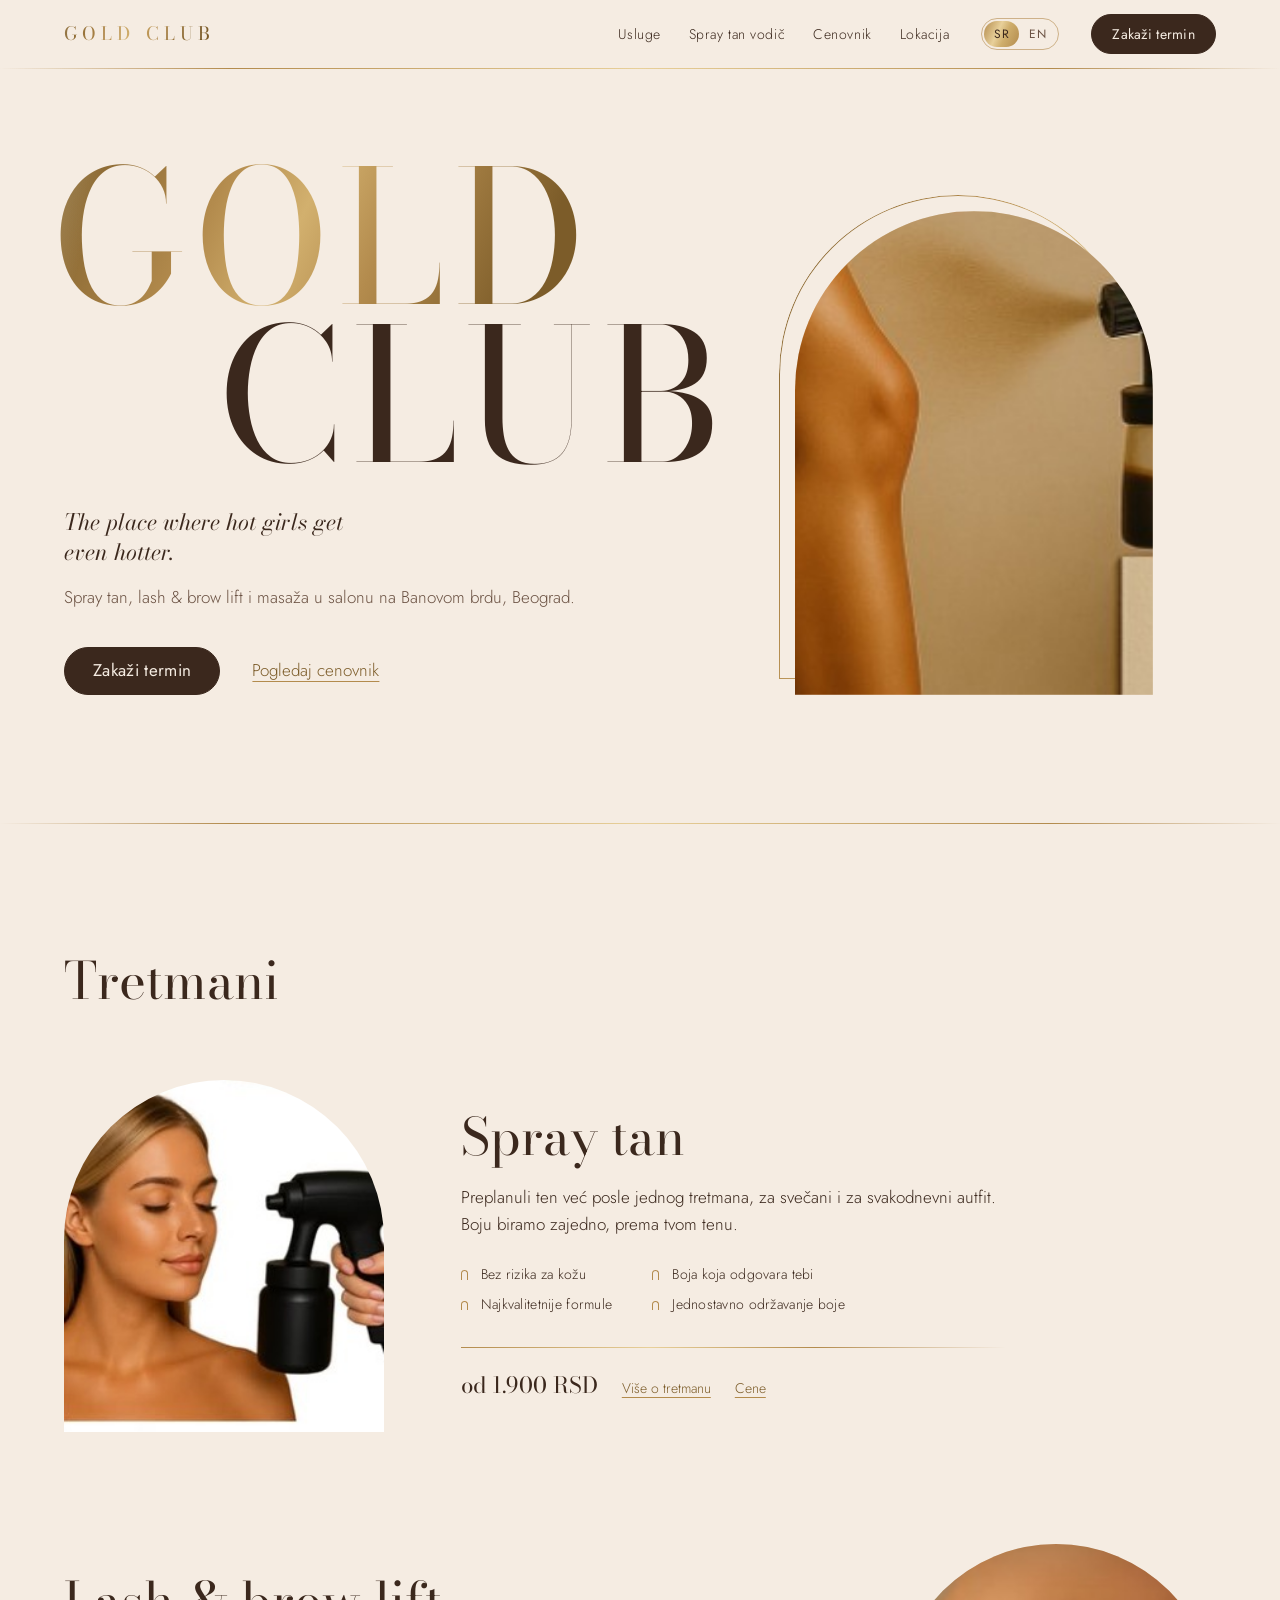
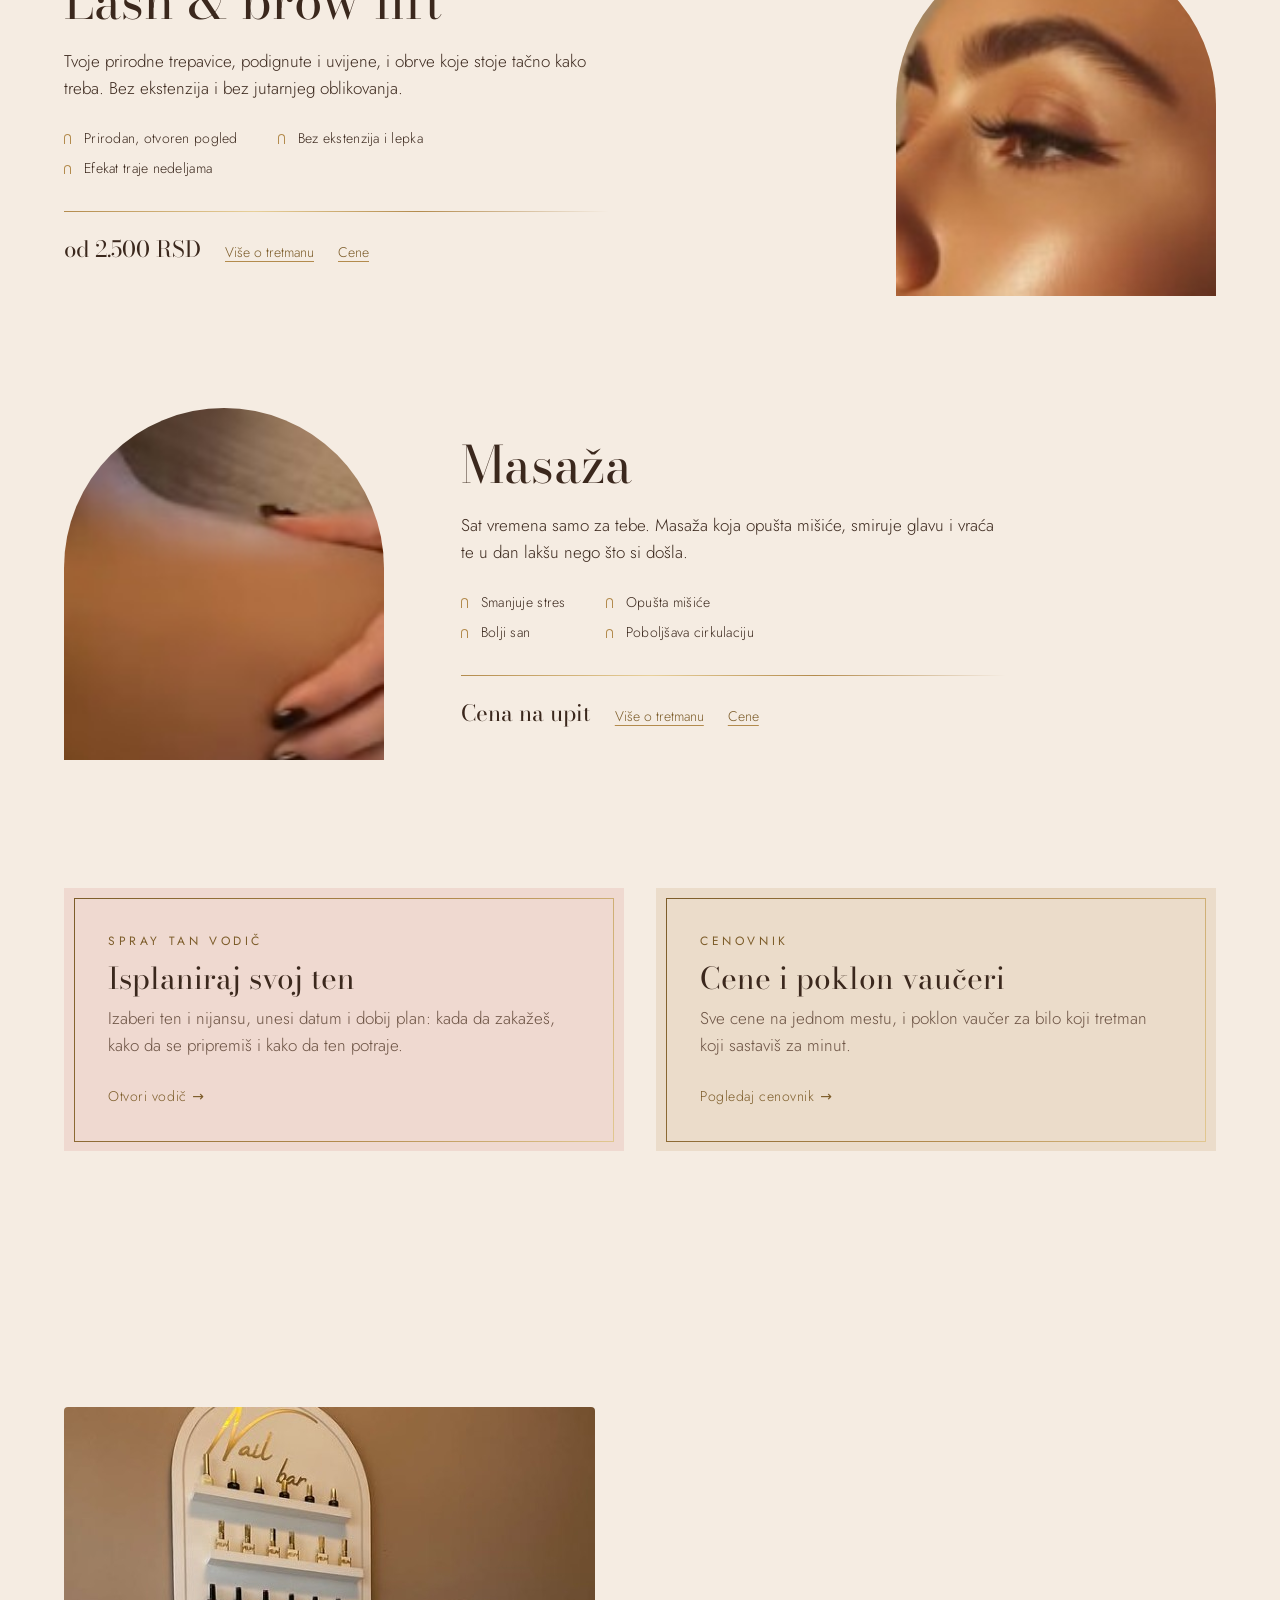
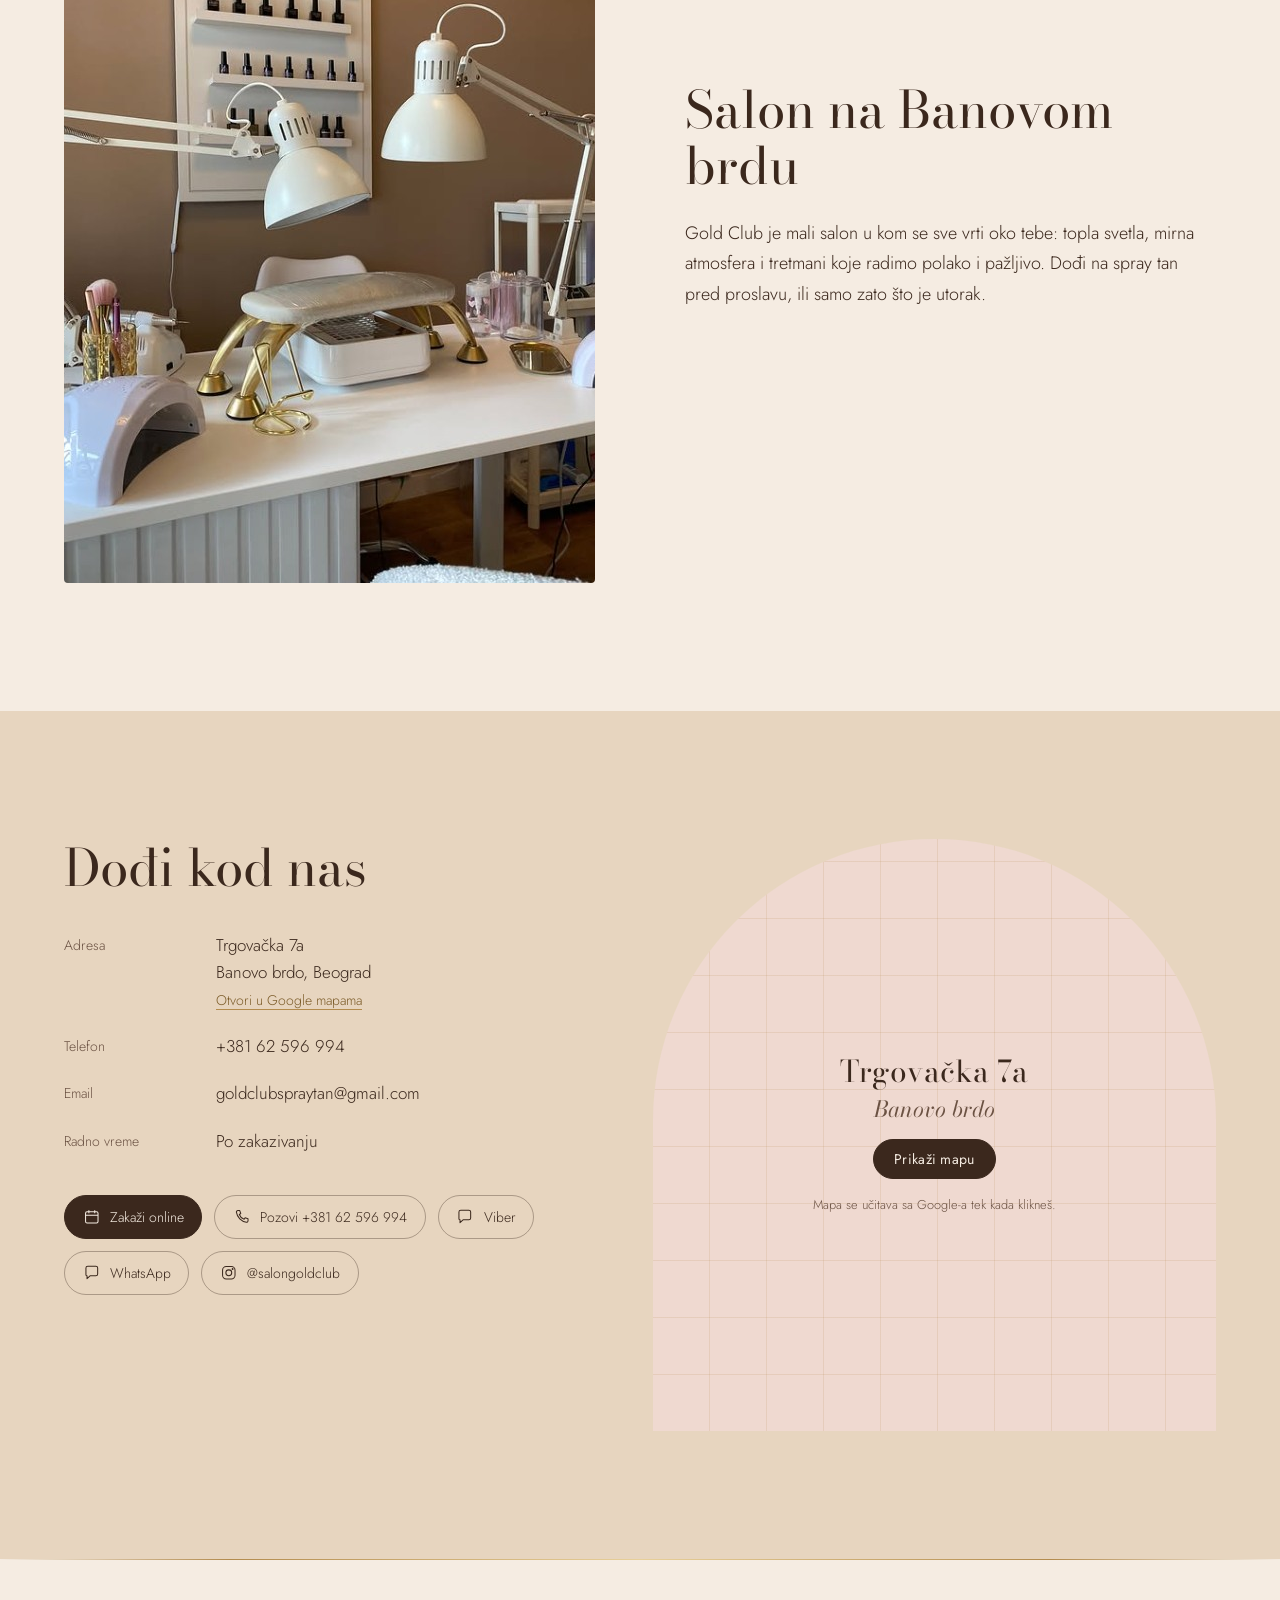
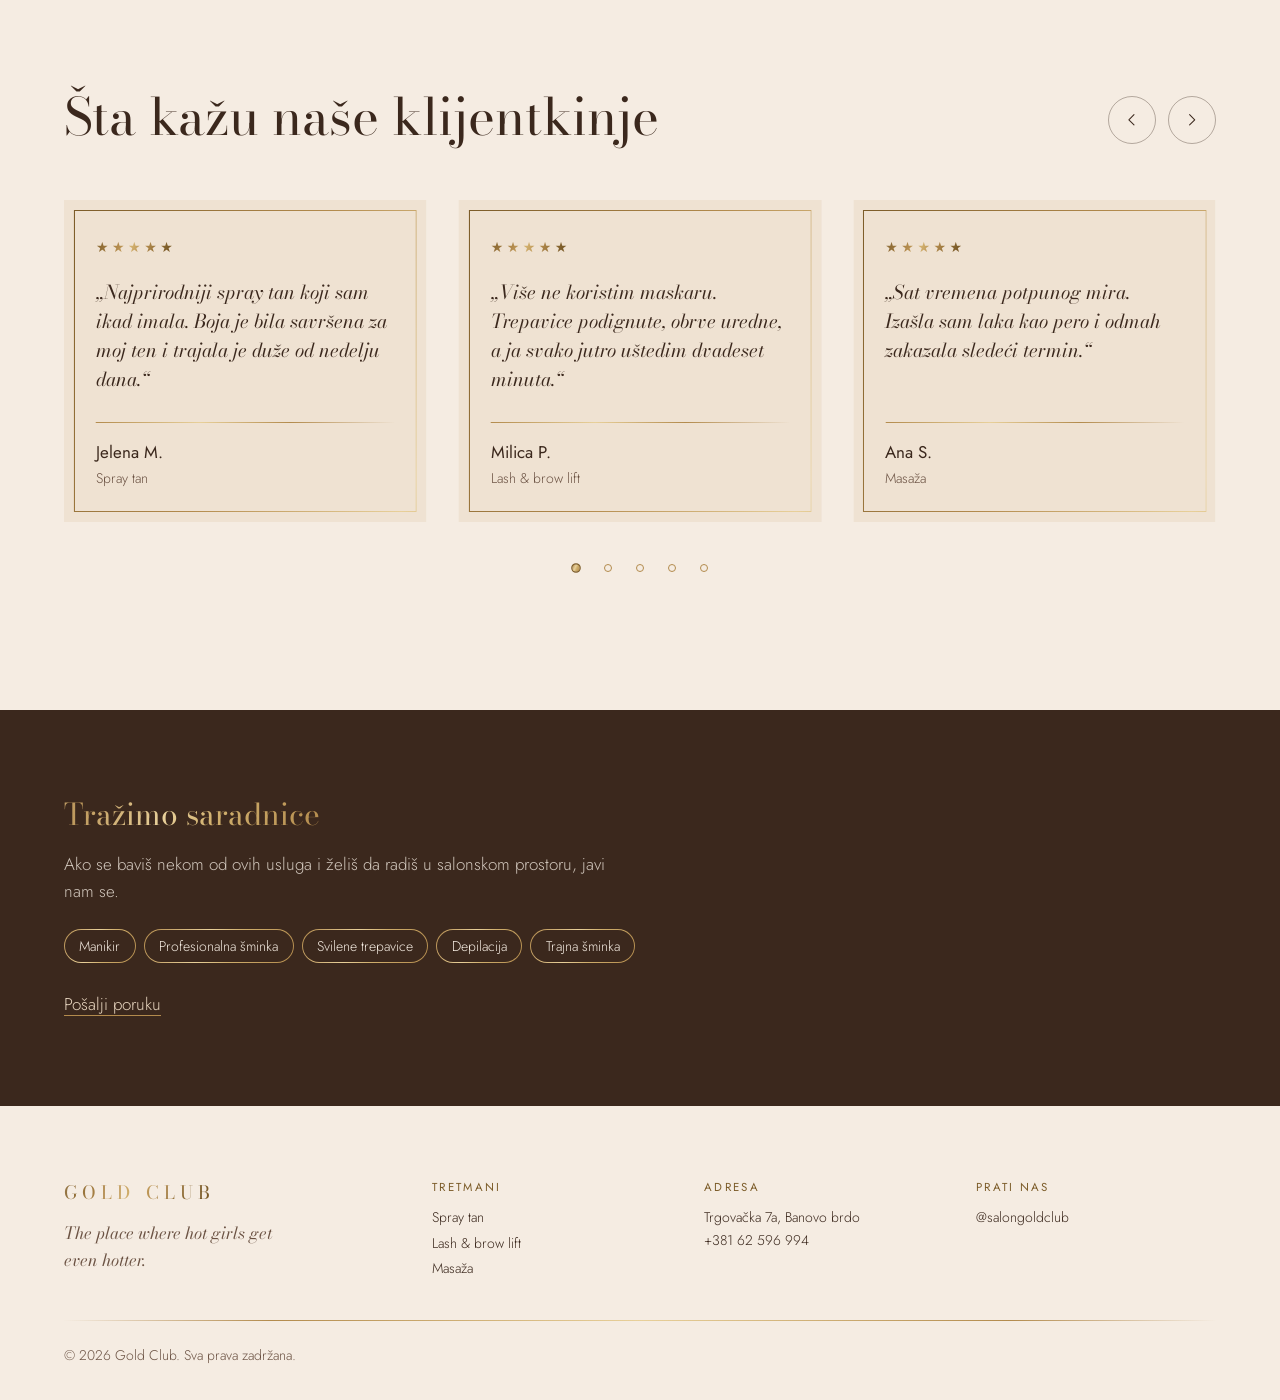
==== commit ac3890a4: "SEO optimization" ====
--- a/index.html
+++ b/index.html
@@ -3,28 +3,31 @@
 <head>
   <meta charset="utf-8">
   <meta name="viewport" content="width=device-width, initial-scale=1">
-  <title>Gold Club · Beauty salon, Banovo brdo</title>
+  <title>Gold Club · Spray tan, lash lift i masaža · Banovo brdo, Beograd</title>
   <meta name="description" content="Gold Club, salon lepote na Banovom brdu u Beogradu. Spray tan, lash & brow lift i masaža. Zakazivanje: +381 62 596 994.">
   <meta name="theme-color" content="#F5ECE2">
+  <link rel="canonical" href="https://vanjakovacevic1.github.io/GoldClub_BeautySalon/">
+  <meta property="og:url" content="https://vanjakovacevic1.github.io/GoldClub_BeautySalon/">
+  <meta property="og:type" content="website">
   <meta property="og:title" content="Gold Club · Beauty salon">
   <meta property="og:description" content="The place where hot girls get even hotter. Spray tan, lash & brow lift i masaža na Banovom brdu.">
-  <meta property="og:image" content="assets/img/spraytan-legs.jpg">
+  <meta property="og:image" content="https://vanjakovacevic1.github.io/GoldClub_BeautySalon/assets/img/spraytan-legs.jpg">
   <link rel="icon" href="assets/favicon.svg" type="image/svg+xml">
   <link rel="preconnect" href="https://fonts.googleapis.com">
   <link rel="preconnect" href="https://fonts.gstatic.com" crossorigin>
   <link href="https://fonts.googleapis.com/css2?family=Bodoni+Moda:ital,opsz,wght@0,6..96,400;0,6..96,500;1,6..96,400&family=Jost:wght@300;400;500&display=swap" rel="stylesheet">
   <link rel="stylesheet" href="css/styles.css">
-  <!-- Local SEO: lets Google show address, phone and hours. Add "url" and
-       "openingHours" once the domain and hours are known. -->
   <script type="application/ld+json">
   {
     "@context": "https://schema.org",
     "@type": "BeautySalon",
+    "@id": "https://vanjakovacevic1.github.io/GoldClub_BeautySalon/#salon",
     "name": "Gold Club",
-    "description": "Spray tan, lash & brow lift i masaža na Banovom brdu.",
+    "description": "Spray tan, lash & brow lift i masaža u salonu na Banovom brdu, Beograd.",
+    "url": "https://vanjakovacevic1.github.io/GoldClub_BeautySalon/",
+    "image": "https://vanjakovacevic1.github.io/GoldClub_BeautySalon/assets/img/spraytan-legs.jpg",
     "telephone": "+381 62 596 994",
     "email": "goldclubspraytan@gmail.com",
-    "image": "assets/img/spraytan-legs.jpg",
     "priceRange": "1.900–5.400 RSD",
     "address": {
       "@type": "PostalAddress",
@@ -33,7 +36,46 @@
       "addressRegion": "Banovo brdo",
       "addressCountry": "RS"
     },
-    "sameAs": ["https://www.instagram.com/salongoldclub"]
+    "areaServed": "Beograd",
+    "sameAs": [
+      "https://www.instagram.com/salongoldclub"
+    ],
+    "makesOffer": [
+      {
+        "@type": "Offer",
+        "priceCurrency": "RSD",
+        "itemOffered": {
+          "@type": "Service",
+          "name": "Spray tan"
+        },
+        "priceSpecification": {
+          "@type": "PriceSpecification",
+          "minPrice": 1900,
+          "priceCurrency": "RSD"
+        }
+      },
+      {
+        "@type": "Offer",
+        "priceCurrency": "RSD",
+        "itemOffered": {
+          "@type": "Service",
+          "name": "Lash & brow lift"
+        },
+        "priceSpecification": {
+          "@type": "PriceSpecification",
+          "minPrice": 2500,
+          "priceCurrency": "RSD"
+        }
+      },
+      {
+        "@type": "Offer",
+        "priceCurrency": "RSD",
+        "itemOffered": {
+          "@type": "Service",
+          "name": "Masaža"
+        }
+      }
+    ]
   }
   </script>
 </head>
@@ -73,7 +115,7 @@
             <span class="wm-line">Club</span>
           </h1>
           <p class="tagline" data-i18n="hero.tagline">The place where hot girls get even hotter.</p>
-          <p class="lede" data-i18n="hero.lede">Spray tan, lash &amp; brow lift i masaža u salonu na Banovom brdu.</p>
+          <p class="lede" data-i18n="hero.lede">Spray tan, lash &amp; brow lift i masaža u salonu na Banovom brdu, Beograd.</p>
           <div class="hero-actions">
             <button type="button" class="btn" data-open-booking data-i18n="book">Zakaži termin</button>
             <a class="link" href="cenovnik.html" data-i18n="hero.prices">Pogledaj cenovnik</a>
@@ -91,7 +133,7 @@
     <section class="services" id="usluge" aria-labelledby="services-title">
       <div class="wrap">
         <h2 id="services-title" class="section-title" data-i18n="services.title">Tretmani</h2>
-        <div class="service-list" data-render="services"></div>
+        <div class="service-list" data-render="services"><article class="service" id="spray-tan"><figure class="service-photo"><div class="arch"><img src="assets/img/hero-spraytan.jpg" alt="Nanošenje spray tan preparata pištoljem za raspršivanje" loading="lazy"></div></figure><div class="service-copy"><h3 class="service-name">Spray tan</h3><p class="service-intro">Preplanuli ten već posle jednog tretmana, za svečani i za svakodnevni autfit. Boju biramo zajedno, prema tvom tenu.</p><ul class="points"><li>Bez rizika za kožu</li><li>Boja koja odgovara tebi</li><li>Najkvalitetnije formule</li><li>Jednostavno održavanje boje</li></ul><p class="service-price"><span>od 1.900 RSD</span><a class="link" href="spray-tan.html">Više o tretmanu</a><a class="link" href="cenovnik.html#price-spray-tan">Cene</a></p></div></article><article class="service service-flip" id="lash-brow"><figure class="service-photo"><div class="arch"><img src="assets/img/lash-brow.jpg" alt="Profil lica sa podignutim trepavicama i oblikovanim obrvama" loading="lazy"></div></figure><div class="service-copy"><h3 class="service-name">Lash &amp; brow lift</h3><p class="service-intro">Tvoje prirodne trepavice, podignute i uvijene, i obrve koje stoje tačno kako treba. Bez ekstenzija i bez jutarnjeg oblikovanja.</p><ul class="points"><li>Prirodan, otvoren pogled</li><li>Bez ekstenzija i lepka</li><li>Efekat traje nedeljama</li></ul><p class="service-price"><span>od 2.500 RSD</span><a class="link" href="lash-brow-lift.html">Više o tretmanu</a><a class="link" href="cenovnik.html#price-lash-brow">Cene</a></p></div></article><article class="service" id="massage"><figure class="service-photo"><div class="arch"><img src="assets/img/massage.jpg" alt="Masaža leđa" loading="lazy"></div></figure><div class="service-copy"><h3 class="service-name">Masaža</h3><p class="service-intro">Sat vremena samo za tebe. Masaža koja opušta mišiće, smiruje glavu i vraća te u dan lakšu nego što si došla.</p><ul class="points"><li>Smanjuje stres</li><li>Opušta mišiće</li><li>Bolji san</li><li>Poboljšava cirkulaciju</li></ul><p class="service-price"><span>Cena na upit</span><a class="link" href="masaza.html">Više o tretmanu</a><a class="link" href="cenovnik.html#price-massage">Cene</a></p></div></article></div>
       </div>
     </section>
 
@@ -100,13 +142,13 @@
         <a class="explore-card" href="spray-tan.html">
           <span class="eyebrow" data-i18n="explore.guide.eyebrow">Spray tan vodič</span>
           <span class="explore-title" data-i18n="explore.guide.title">Isplaniraj svoj ten</span>
-          <span class="explore-text" data-i18n="explore.guide.text"></span>
+          <span class="explore-text" data-i18n="explore.guide.text">Izaberi ten i nijansu, unesi datum i dobij plan: kada da zakažeš, kako da se pripremiš i kako da ten potraje.</span>
           <span class="explore-more" data-i18n="explore.guide.cta">Otvori vodič</span>
         </a>
         <a class="explore-card" href="cenovnik.html">
           <span class="eyebrow" data-i18n="explore.prices.eyebrow">Cenovnik</span>
           <span class="explore-title" data-i18n="explore.prices.title">Cene i poklon vaučeri</span>
-          <span class="explore-text" data-i18n="explore.prices.text"></span>
+          <span class="explore-text" data-i18n="explore.prices.text">Sve cene na jednom mestu, i poklon vaučer za bilo koji tretman koji sastaviš za minut.</span>
           <span class="explore-more" data-i18n="explore.prices.cta">Pogledaj cenovnik</span>
         </a>
       </div>
@@ -115,11 +157,11 @@
     <section class="salon" id="salon" aria-labelledby="salon-title">
       <div class="wrap salon-inner">
         <figure class="salon-photo">
-          <img src="assets/img/salon-nailbar.jpg" data-i18n-alt="salon.alt" alt="" width="560" height="776" loading="lazy">
+          <img src="assets/img/salon-nailbar.jpg" data-i18n-alt="salon.alt" alt="Radni sto u salonu Gold Club sa zlatnim detaljima i policom za lakove u obliku luka" width="560" height="776" loading="lazy">
         </figure>
         <div class="salon-copy">
           <h2 id="salon-title" class="section-title" data-i18n="salon.title">Salon na Banovom brdu</h2>
-          <p data-i18n="salon.body"></p>
+          <p data-i18n="salon.body">Gold Club je mali salon u kom se sve vrti oko tebe: topla svetla, mirna atmosfera i tretmani koje radimo polako i pažljivo. Dođi na spray tan pred proslavu, ili samo zato što je utorak.</p>
         </div>
       </div>
     </section>
@@ -128,14 +170,14 @@
       <div class="wrap contact-inner">
         <div class="contact-copy">
           <h2 id="contact-title" class="section-title" data-i18n="contact.title">Dođi kod nas</h2>
-          <dl class="contact-list" data-render="contact"></dl>
+          <dl class="contact-list" data-render="contact"><div><dt>Adresa</dt><dd><span>Trgovačka 7a<br>Banovo brdo, Beograd<br><a class="link" href="https://www.google.com/maps/search/?api=1&amp;query=Trgova%C4%8Dka+7a,+Beograd" target="_blank" rel="noopener">Otvori u Google mapama</a></span></dd></div><div><dt>Telefon</dt><dd><a href="tel:+38162596994">+381 62 596 994</a></dd></div><div><dt>Email</dt><dd><a href="mailto:goldclubspraytan@gmail.com">goldclubspraytan@gmail.com</a></dd></div><div><dt>Radno vreme</dt><dd><span>Po zakazivanju</span></dd></div></dl>
           <div class="channels" data-render="channels"></div>
         </div>
         <div class="map" id="map">
           <div class="map-placeholder">
             <p class="map-address">Trgovačka 7a<br><span>Banovo brdo</span></p>
             <button type="button" class="btn btn-small" id="map-load" data-i18n="contact.showMap">Prikaži mapu</button>
-            <small data-i18n="contact.mapNote"></small>
+            <small data-i18n="contact.mapNote">Mapa se učitava sa Google-a tek kada klikneš.</small>
           </div>
         </div>
       </div>
@@ -161,8 +203,8 @@
     <section class="hiring" id="saradnja" aria-labelledby="hiring-title" data-render="hiring" hidden>
       <div class="wrap hiring-inner">
         <h2 id="hiring-title" data-i18n="hiring.title">Tražimo saradnice</h2>
-        <p data-i18n="hiring.body"></p>
-        <ul class="roles" data-render="roles"></ul>
+        <p data-i18n="hiring.body">Ako se baviš nekom od ovih usluga i želiš da radiš u salonskom prostoru, javi nam se.</p>
+        <ul class="roles" data-render="roles"><li>Manikir</li><li>Profesionalna šminka</li><li>Svilene trepavice</li><li>Depilacija</li><li>Trajna šminka</li></ul>
         <a class="link" data-render="hiring-link" href="#" data-i18n="hiring.cta">Pošalji poruku</a>
       </div>
     </section>
@@ -173,6 +215,10 @@
       <div>
         <span class="brand">Gold Club</span>
         <p class="footer-tag">The place where hot girls get even hotter.</p>
+      </div>
+      <div>
+        <p class="footer-label" data-i18n="footer.treatments">Tretmani</p>
+        <ul class="footer-links" data-render="service-links"><li><a href="spray-tan.html">Spray tan</a></li><li><a href="lash-brow-lift.html">Lash &amp; brow lift</a></li><li><a href="masaza.html">Masaža</a></li></ul>
       </div>
       <div>
         <p class="footer-label" data-i18n="footer.visit">Adresa</p>
@@ -191,7 +237,7 @@
   <dialog class="booking" id="booking" aria-labelledby="booking-title">
     <div class="booking-inner">
       <h2 id="booking-title" data-i18n="book.title">Zakaži termin</h2>
-      <p data-i18n="book.body"></p>
+      <p data-i18n="book.body">Izaberi kako ti je najlakše. Odgovaramo u toku dana.</p>
       <div class="channels channels-stacked" data-render="channels"></div>
       <form method="dialog">
         <button class="close" data-i18n="book.close">Zatvori</button>
--- a/css/styles.css
+++ b/css/styles.css
@@ -9,8 +9,19 @@
   --blush-soft: #EFD9D0;
   --gold: #B38B4D;
   --gold-deep: #7C5C29;
+  --gold-light: #E8D09A;
   --mocha: #3B281D;
   --mocha-soft: #6B5243;
+
+  /* Metal: gold as polished foil, not a flat colour. The light band is the shine;
+     shift background-position to move it. */
+  --foil: linear-gradient(115deg, var(--gold-deep) 0%, var(--gold) 22%, var(--gold-light) 40%, var(--gold) 55%, var(--gold-deep) 75%, var(--gold) 90%, var(--gold-light) 100%);
+  /* Darker foil for text on light grounds, so the letters never wash out. */
+  --foil-ink: linear-gradient(115deg, var(--gold-deep) 0%, var(--gold) 30%, #D2B06E 45%, var(--gold) 60%, var(--gold-deep) 85%);
+  /* Brighter foil for fills behind mocha text (stays above 4.5:1). */
+  --foil-bright: linear-gradient(115deg, var(--gold) 0%, var(--gold-light) 40%, #CFAE6C 60%, var(--gold) 100%);
+  /* Hairline that catches the light in the middle and fades out at the ends. */
+  --foil-rule: linear-gradient(90deg, transparent, var(--gold) 18%, var(--gold-light) 50%, var(--gold) 82%, transparent);
 
   --serif: "Bodoni Moda", "Didot", "Bodoni 72", Georgia, serif;
   --sans: "Jost", "Futura", "Century Gothic", system-ui, sans-serif;
@@ -54,6 +65,7 @@
 figure { margin: 0; }
 
 :focus-visible { outline: 2px solid var(--gold-deep); outline-offset: 3px; }
+::selection { background: var(--gold-light); color: var(--mocha); }
 
 .wrap { width: min(100% - 2 * var(--gutter), 72rem); margin-inline: auto; }
 
@@ -260,8 +272,6 @@
 .menu-card {
   background: var(--sateen);
   padding: clamp(2rem, 6vw, 4.5rem);
-  outline: 1px solid var(--gold);
-  outline-offset: -.75rem;
   max-width: 60rem; margin-inline: auto;
 }
 
@@ -293,7 +303,6 @@
   display: flex; flex-direction: column; gap: .6rem;
   padding: clamp(2rem, 4vw, 2.75rem);
   background: var(--blush-soft);
-  outline: 1px solid color-mix(in srgb, var(--gold) 60%, transparent); outline-offset: -.6rem;
   text-decoration: none;
   transition: background-color .25s;
 }
@@ -309,9 +318,67 @@
 .explore-more::after { content: "→"; display: inline-block; margin-left: .4em; transition: transform .25s; }
 
 /* Subpages start right under the header, so their first section needs less top space. */
-.page-guide > section:first-child,
 .page-prices > section:first-child { padding-top: clamp(2.5rem, 6vw, 4.5rem); border-top: 0; }
 .explore-card:hover .explore-more::after { transform: translateX(.3rem); }
+
+/* ---------- Treatment pages ---------- */
+
+.treatment { padding-block: clamp(2.5rem, 6vw, 4.5rem) var(--section); overflow: hidden; }
+.treatment-inner {
+  display: grid; grid-template-columns: minmax(0, 1.15fr) minmax(0, .85fr);
+  gap: clamp(2rem, 6vw, 6rem); align-items: center;
+}
+.treatment-lede { margin-top: 1.25rem; max-width: var(--measure); font-size: 1.125rem; line-height: 1.7; }
+.service-detail { max-width: var(--measure); }
+.service-detail .service-intro { color: var(--mocha-soft); }
+.treatment-subtitle { font-size: var(--step-1); font-style: italic; margin: 2.25rem 0 1rem; }
+.treatment .hero-arch { width: min(100%, 22rem); }
+.hero-arch-left img { object-position: 30% center; }
+
+/* Process: numbered steps on a gold line, like the salon's own graphic. */
+.process {
+  padding-block: var(--section);
+  background: color-mix(in srgb, var(--sand) 55%, var(--sateen));
+  --process-bg: color-mix(in srgb, var(--sand) 55%, var(--sateen));
+}
+.process-lede { margin-top: 1rem; max-width: var(--measure); color: var(--mocha-soft); }
+.process-steps {
+  position: relative; list-style: none; margin: clamp(2.5rem, 5vw, 3.5rem) 0 0; padding: 0;
+  display: grid; grid-template-columns: repeat(5, minmax(0, 1fr)); gap: 2rem 1.75rem;
+}
+.process-steps::before {
+  content: ""; position: absolute; top: .45rem; left: 0; right: 0; height: 1px;
+  background: var(--foil-rule);
+}
+.process-steps li { position: relative; padding-top: 2.1rem; }
+.process-steps li::before {
+  content: ""; position: absolute; top: 0; left: 0;
+  width: .9rem; height: .9rem; border-radius: 50%;
+  background: var(--foil-bright); box-shadow: 0 0 0 5px var(--process-bg);
+}
+.process-num { font-size: .72rem; letter-spacing: .2em; text-transform: uppercase; color: var(--gold-deep); }
+.process-steps h3 { font-size: var(--step-1); font-style: italic; margin-top: .3rem; }
+.process-steps p { margin-top: .6rem; font-size: var(--step--1); color: var(--mocha-soft); }
+
+@media (max-width: 860px) {
+  .process-steps { grid-template-columns: 1fr; gap: 1.75rem; }
+  /* One segment per step, from its dot down to the next, so the line stops at the last dot. */
+  .process-steps::before { display: none; }
+  .process-steps li:not(:last-child)::after {
+    content: ""; position: absolute; left: .45rem; top: .8rem; bottom: -2.1rem; width: 1px;
+    background: linear-gradient(180deg, var(--gold), var(--gold-light));
+  }
+  .process-steps li { padding: 0 0 0 2.25rem; }
+  .process-steps li::before { top: .35rem; }
+}
+
+.others .section-title { margin-bottom: clamp(1.5rem, 4vw, 2.5rem); }
+.others .explore-card:nth-child(2) { background: color-mix(in srgb, var(--sand) 70%, var(--sateen)); }
+
+@media (max-width: 760px) {
+  .treatment-inner { grid-template-columns: 1fr; }
+  .treatment .hero-arch { justify-self: center; width: min(80%, 18rem); margin-top: 1rem; grid-row: 1; }
+}
 
 /* ---------- Salon ---------- */
 
@@ -368,8 +435,6 @@
   display: flex; flex-direction: column;
   padding: 2.25rem 2rem 2rem;
   background: color-mix(in srgb, var(--sand) 45%, var(--sateen));
-  outline: 1px solid color-mix(in srgb, var(--gold) 60%, transparent);
-  outline-offset: -.6rem;
 }
 .stars { color: var(--gold); letter-spacing: .25em; font-size: var(--step--1); }
 .review blockquote { margin: 1.25rem 0 0; flex: 1; }
@@ -467,14 +532,16 @@
 /* ---------- Footer ---------- */
 
 .site-footer { padding-block: clamp(3rem, 6vw, 4.5rem) 2rem; }
-.footer-grid { display: grid; grid-template-columns: 1.4fr 1fr 1fr; gap: 2rem; font-size: var(--step--1); }
+.footer-grid { display: grid; grid-template-columns: 1.4fr 1fr 1fr 1fr; gap: 2rem; font-size: var(--step--1); }
+.footer-links { list-style: none; margin: 0; padding: 0; display: grid; gap: .2rem; }
 .footer-grid a { text-decoration: none; }
 .footer-grid a:hover { color: var(--gold-deep); }
 .footer-tag { margin-top: .75rem; font-family: var(--serif); font-style: italic; font-size: 1.05rem; color: var(--mocha-soft); max-width: 22ch; }
 .footer-label { color: var(--gold-deep); letter-spacing: .2em; text-transform: uppercase; font-size: .72rem; margin-bottom: .6rem; font-weight: 400; }
 .footer-base { margin-top: 2.5rem; padding-top: 1.25rem; border-top: 1px solid color-mix(in srgb, var(--gold) 35%, transparent); }
 .site-footer small { color: var(--mocha-soft); font-size: var(--step--1); }
-@media (max-width: 760px) { .footer-grid { grid-template-columns: 1fr; } }
+@media (max-width: 900px) { .footer-grid { grid-template-columns: 1fr 1fr; } }
+@media (max-width: 560px) { .footer-grid { grid-template-columns: 1fr; } }
 
 /* ---------- Booking dialog ---------- */
 
@@ -488,7 +555,6 @@
   border-radius: 999px 999px 0 0;
   padding: 5.5rem 2rem 2rem;
   text-align: center;
-  outline: 1px solid var(--gold); outline-offset: -.6rem;
 }
 .booking h2 { font-size: var(--step-2); }
 .booking p { margin-top: .75rem; color: var(--mocha-soft); }
@@ -647,7 +713,6 @@
   align-items: center; aspect-ratio: 1.75 / 1; max-width: 100%;
   padding: clamp(1.25rem, 3.5vw, 2.25rem);
   background: var(--mocha); color: var(--sateen);
-  outline: 1px solid var(--gold); outline-offset: -.6rem;
   box-shadow: 0 1.5rem 3rem -1.5rem rgb(59 40 29 / .55);
 }
 @media (prefers-reduced-motion: no-preference) {
@@ -693,3 +758,108 @@
 .faq details[open] summary::after { transform: rotate(45deg); }
 .faq details p { padding: 0 0 1.4rem; max-width: var(--measure); color: var(--mocha-soft); }
 @media (max-width: 760px) { .faq-inner { grid-template-columns: 1fr; } }
+
+/* ---------- Metal ----------
+   Gold treated as polished foil rather than a flat colour. Kept last so it
+   layers over the component rules above. */
+
+:root {
+  /* A soft band of light; sweep it across foil by moving background-position
+     from 100% (off the right edge) to 0 (off the left). */
+  --shine: linear-gradient(105deg, transparent 38%, rgb(255 244 214 / .85) 50%, transparent 62%);
+  /* Left-anchored rule for dividers under headings and prices. */
+  --foil-rule-start: linear-gradient(90deg, var(--gold), var(--gold-light) 35%, var(--gold) 65%, transparent);
+}
+
+/* Foil lettering: the gradient is clipped to the glyphs. */
+.brand,
+.stars,
+.menu-brand,
+.wm-line:first-child,
+.vc-brand,
+.vc-arch span,
+.hiring h2 {
+  background: var(--shine) 100% 0 / 250% 100% no-repeat, var(--foil-ink);
+  -webkit-background-clip: text; background-clip: text;
+  -webkit-text-fill-color: transparent; color: transparent;
+}
+.stars, .brand, .wm-line:first-child { width: fit-content; }
+/* On mocha the deep end of the foil would sink, so dark grounds get the bright one. */
+.vc-brand, .vc-arch span, .hiring h2 { background-image: var(--shine), var(--foil-bright); }
+
+.brand { transition: background-position .9s cubic-bezier(.2, .7, .2, 1); }
+.brand:hover { background-position: 0 0, 0 0; }
+
+/* "Gold" in the wordmark is the metal itself; "Club" stays mocha. Extra block
+   padding keeps the tall Bodoni caps inside the painted box at line-height .86. */
+.wm-line:first-child { padding-block: .1em; margin-block: -.1em; }
+@media (prefers-reduced-motion: no-preference) {
+  .wm-line:first-child { animation: rise 1.1s cubic-bezier(.2, .7, .2, 1) both, sheen 7s ease-in-out 1.4s infinite; }
+}
+@keyframes sheen {
+  0%, 72% { background-position: 100% 0, 0 0; }
+  100% { background-position: 0 0, 0 0; }
+}
+
+/* Framed cards: a foil hairline drawn just inside the edge. The light slides
+   along it on hover. */
+.menu-card, .explore-card, .review, .voucher-card, .booking-inner { position: relative; }
+.menu-card::before, .explore-card::before, .review::before, .voucher-card::before, .booking-inner::before,
+.arch-outline {
+  content: ""; position: absolute; inset: var(--frame-inset, .6rem);
+  padding: 1px; border: 0; border-radius: inherit; pointer-events: none;
+  background: var(--foil) 0 0 / 300% 100%;
+  -webkit-mask: linear-gradient(#000 0 0) content-box, linear-gradient(#000 0 0);
+  -webkit-mask-composite: xor; mask-composite: exclude;
+  transition: background-position 1.2s cubic-bezier(.2, .7, .2, 1);
+}
+.menu-card { --frame-inset: .75rem; }
+.arch-outline { inset: -1rem 1rem 1rem -1rem; border-radius: 999px 999px 0 0; background-size: 200% 100%; }
+.explore-card:hover::before, .review:hover::before, .voucher-card:hover::before,
+.hero-arch:hover .arch-outline { background-position: 100% 0; }
+
+/* Hairlines catch the light in the middle and fade at the ends. */
+.site-header, .services, .reviews, .planner, .footer-base { border-image: var(--foil-rule) 1; }
+@media (max-width: 1000px) { .site-nav { border-image: var(--foil-rule) 1; } }
+.service-price, .menu-group h3, .review footer { border-image: var(--foil-rule-start) 1; }
+
+/* Buttons turn to gold on hover, with the light passing over them. */
+.btn, .channel-primary { position: relative; isolation: isolate; overflow: hidden; }
+.btn::before, .channel-primary::before {
+  content: ""; position: absolute; inset: 0; z-index: -1;
+  background: var(--shine) 100% 0 / 250% 100% no-repeat, var(--foil-bright);
+  opacity: 0;
+  transition: opacity .3s, background-position .9s cubic-bezier(.2, .7, .2, 1);
+}
+.btn:hover, .channel-primary:hover { color: var(--mocha); background: var(--mocha); border-color: var(--gold); }
+.btn:hover::before, .channel-primary:hover::before { opacity: 1; background-position: 0 0, 0 0; }
+
+/* Small gold accents. */
+.lang button[aria-pressed="true"] { background: var(--foil-bright); }
+.carousel-dots button[aria-current="true"]::before,
+.timeline li.is-event::before { background: var(--foil-bright); border-color: var(--gold-deep); }
+
+.vc-arch {
+  border-color: transparent;
+  background:
+    linear-gradient(160deg, color-mix(in srgb, var(--gold) 35%, var(--mocha)), var(--mocha)) padding-box,
+    var(--foil) border-box;
+}
+.roles li {
+  border-color: transparent;
+  background: linear-gradient(var(--mocha), var(--mocha)) padding-box, var(--foil-bright) border-box;
+}
+
+/* The voucher is a gift card: light glances across it on hover. */
+.voucher-card::after {
+  content: ""; position: absolute; inset: 0; pointer-events: none;
+  background: var(--shine) 100% 0 / 250% 100% no-repeat;
+  opacity: .4; mix-blend-mode: screen;
+  transition: background-position 1.1s cubic-bezier(.2, .7, .2, 1);
+}
+.voucher-card:hover::after { background-position: 0 0; }
+
+@media (prefers-reduced-motion: reduce) {
+  .brand, .btn::before, .channel-primary::before, .voucher-card::after,
+  .menu-card::before, .explore-card::before, .review::before, .voucher-card::before, .arch-outline { transition: none; }
+}
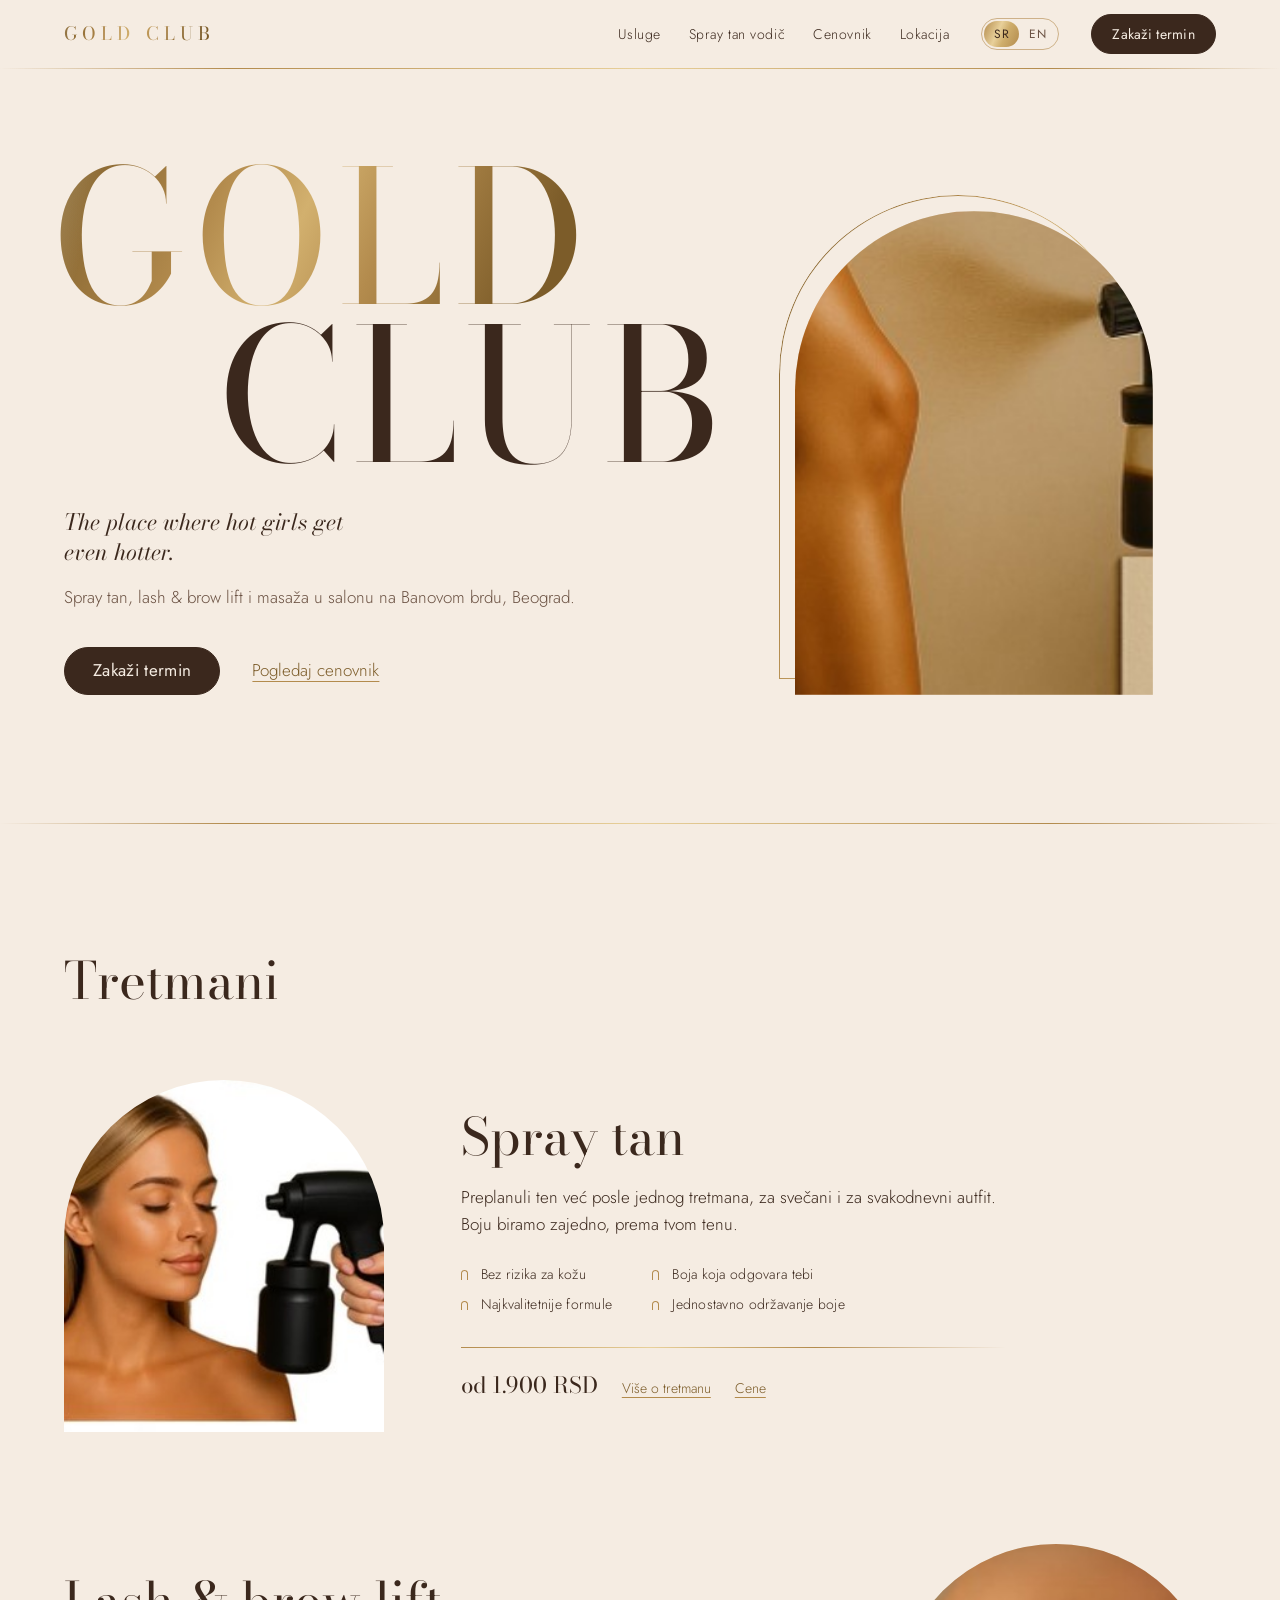
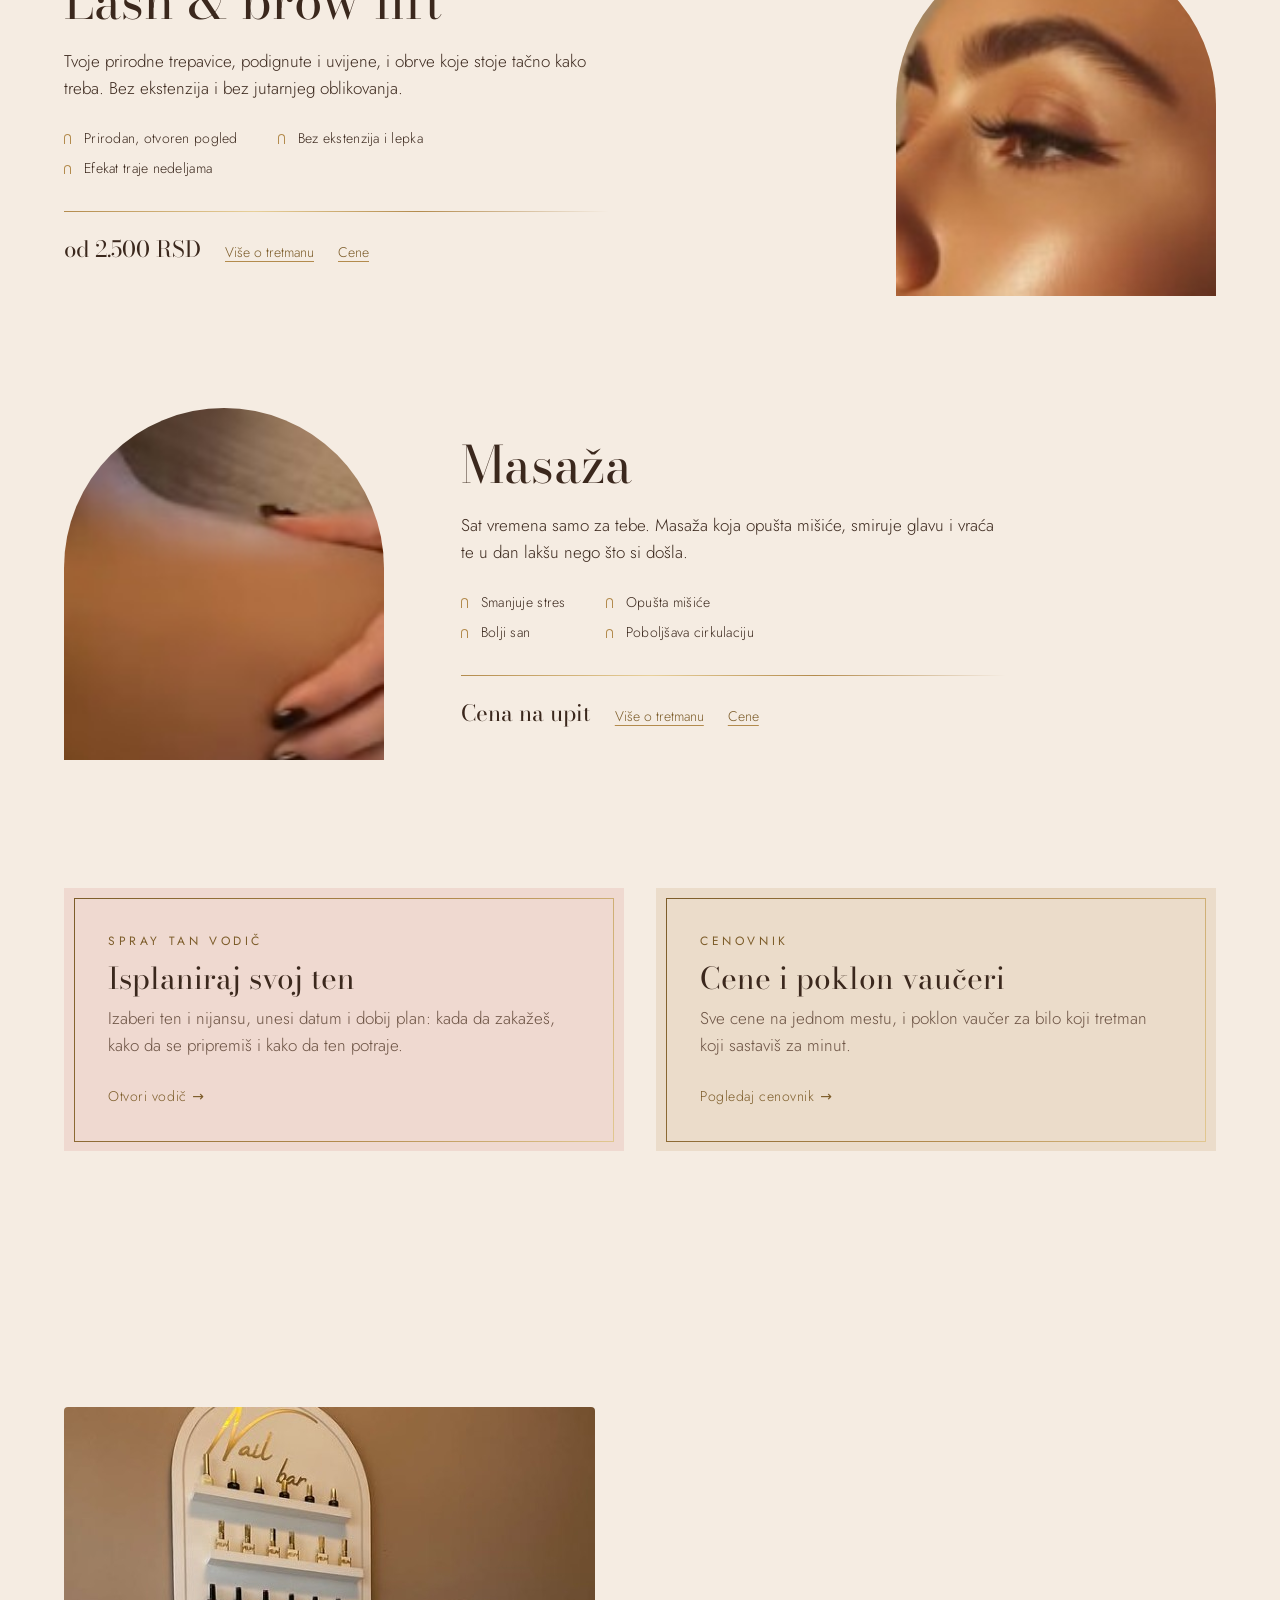
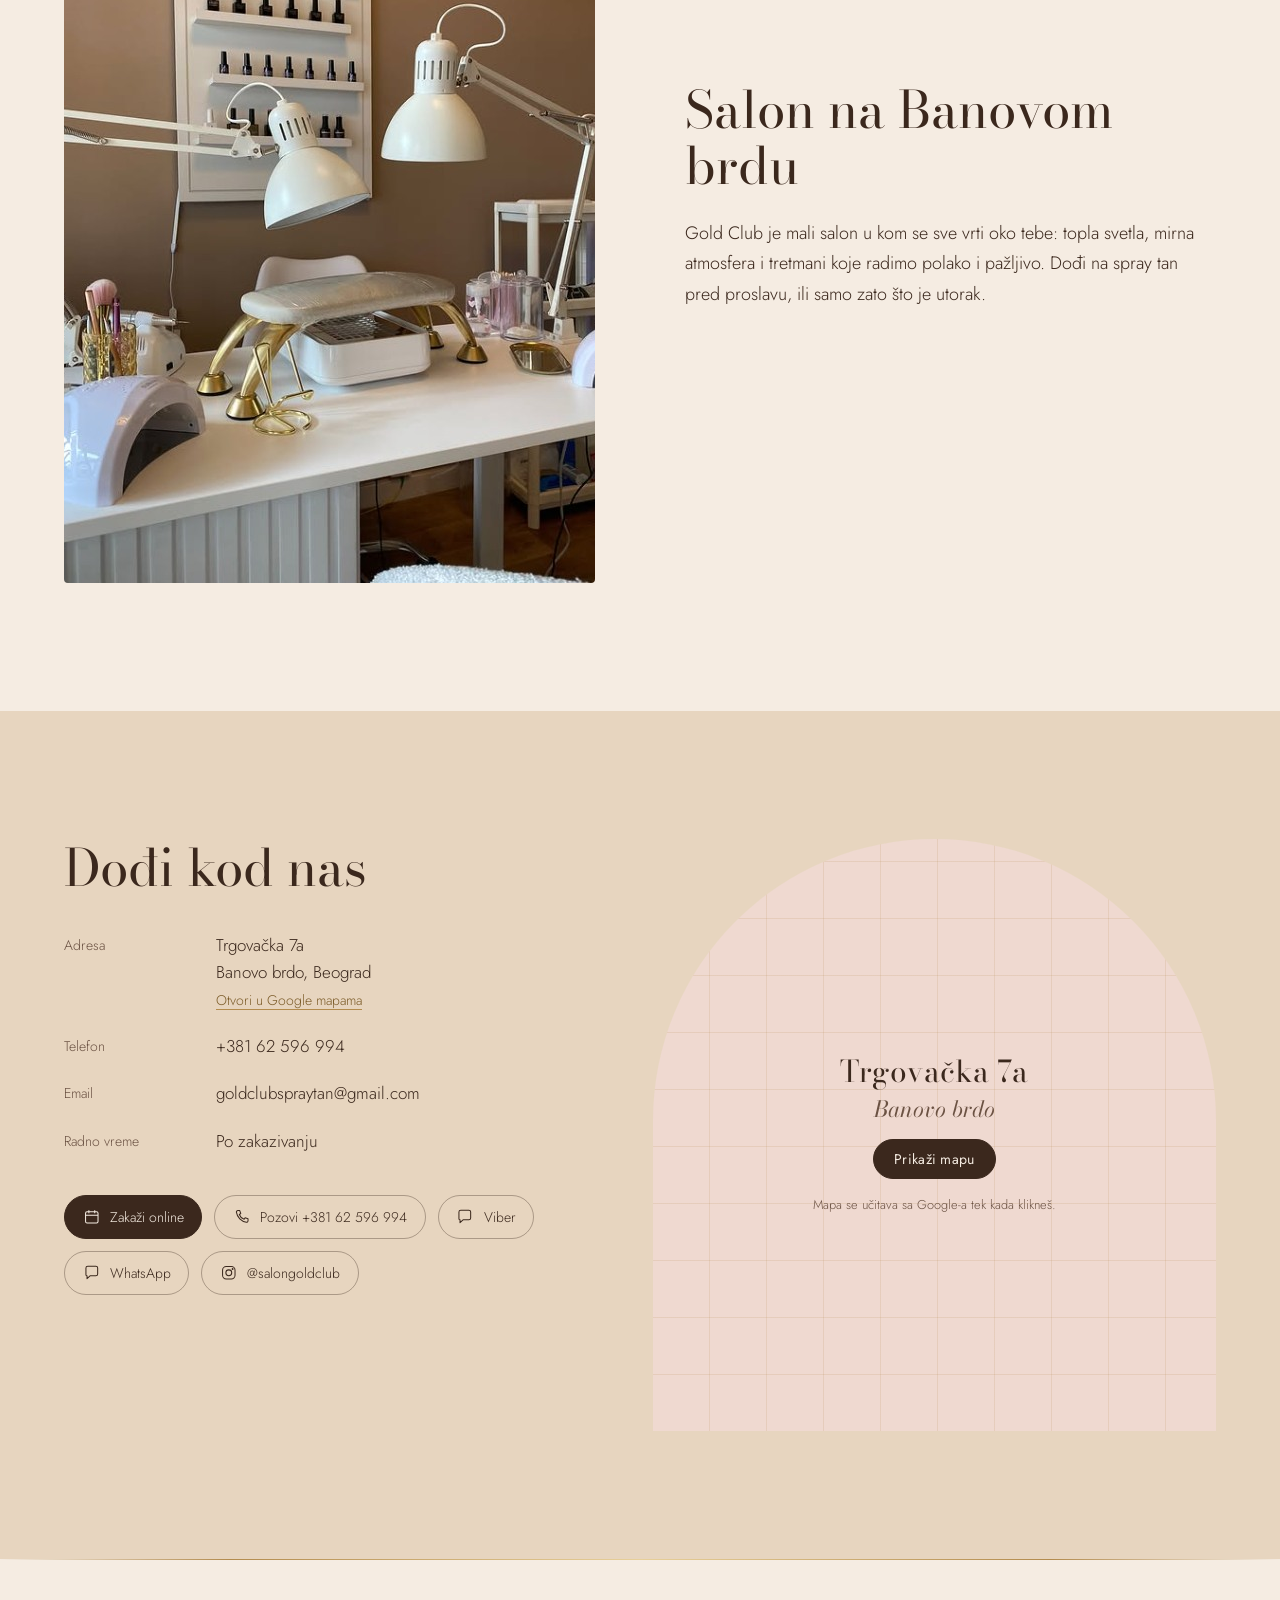
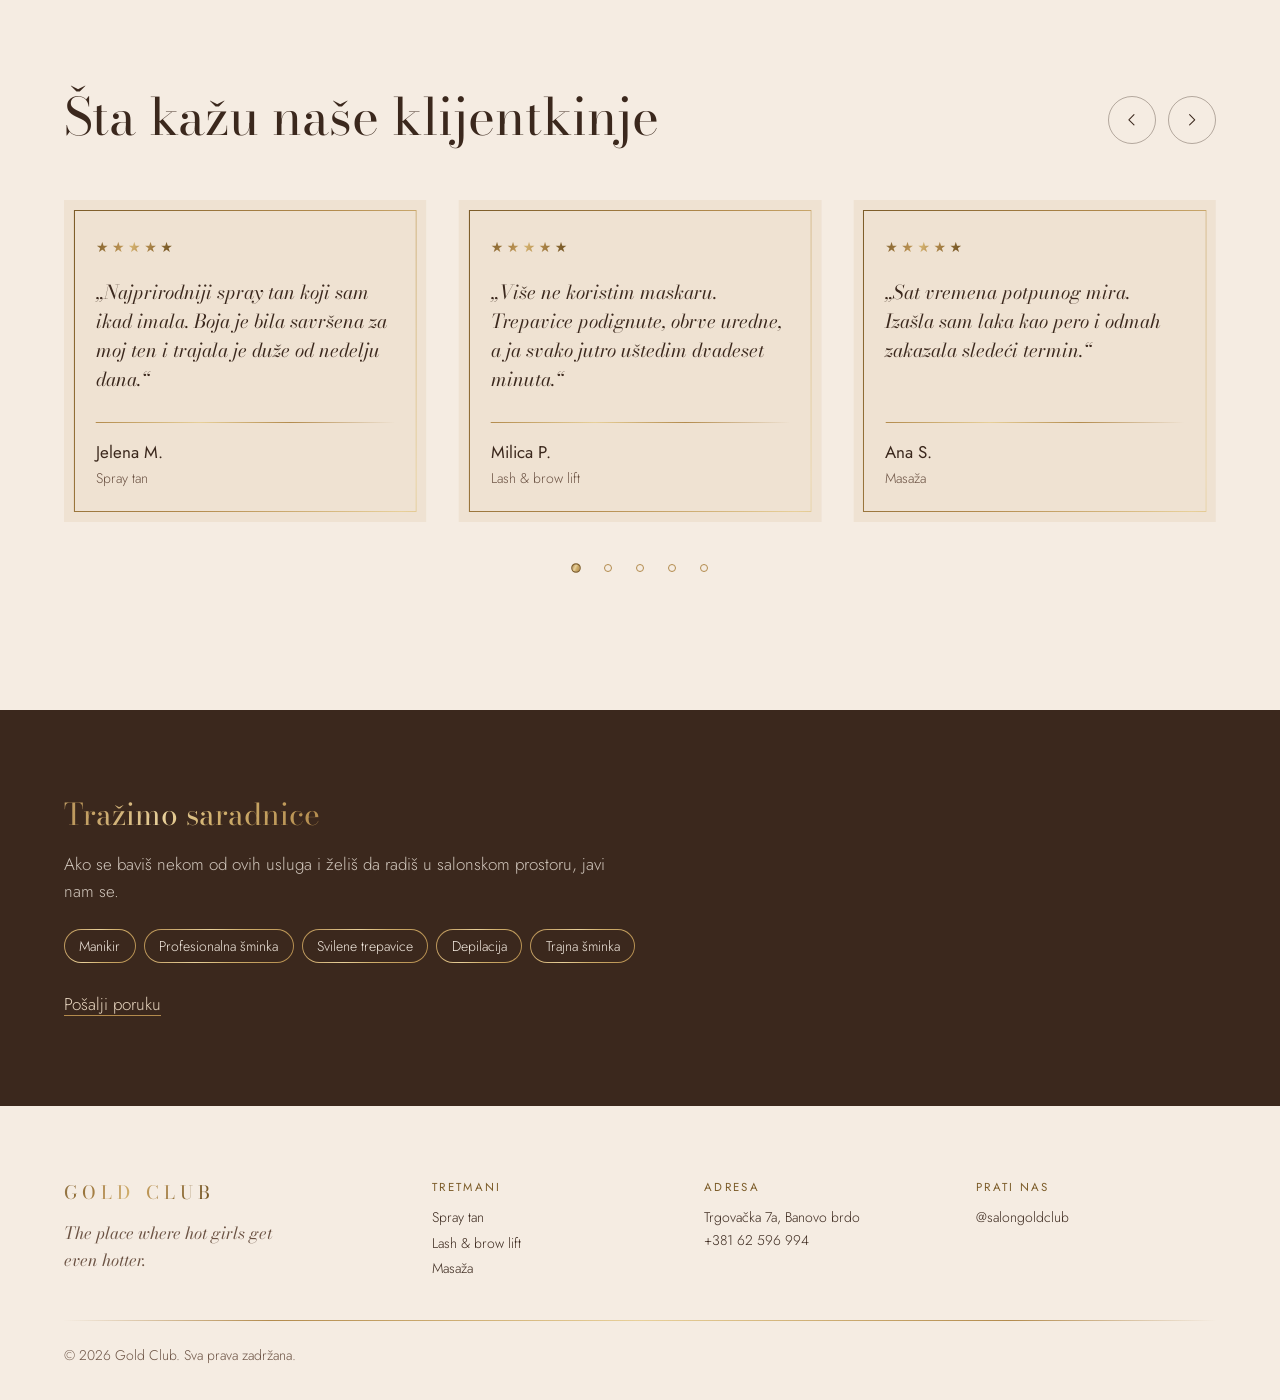
==== commit 8f148be4: "Replace menu with hamburger" ====
--- a/index.html
+++ b/index.html
@@ -86,8 +86,8 @@
     <div class="wrap header-inner">
       <a class="brand" href="#top" aria-label="Gold Club">Gold Club</a>
 
-      <button class="menu-toggle" aria-expanded="false" aria-controls="site-nav">
-        <span data-i18n="nav.menu">Meni</span>
+      <button class="menu-toggle" aria-expanded="false" aria-controls="site-nav" data-i18n-label="nav.menu" aria-label="Meni">
+        <span class="menu-icon" aria-hidden="true"></span>
       </button>
 
       <nav id="site-nav" class="site-nav">
--- a/css/styles.css
+++ b/css/styles.css
@@ -133,13 +133,28 @@
 }
 .lang button[aria-pressed="true"] { background: var(--sand); color: var(--mocha); }
 
+/* Hamburger: three lines that fold into an X while the menu is open. */
 .menu-toggle {
-  display: none; border: 1px solid var(--mocha); background: none; color: var(--mocha);
-  border-radius: 999px; padding: .5rem 1.1rem; font: 400 var(--step--1)/1 var(--sans); cursor: pointer;
-}
+  display: none; place-items: center;
+  width: 2.75rem; height: 2.75rem; margin-right: -.6rem; padding: 0;
+  border: 0; background: none; color: var(--mocha); cursor: pointer;
+}
+.menu-icon, .menu-icon::before, .menu-icon::after {
+  display: block; width: 1.5rem; height: 1.5px; border-radius: 1px;
+  background: currentColor;
+  transition: transform .3s cubic-bezier(.2, .7, .2, 1), background-color .2s;
+}
+.menu-icon { position: relative; }
+.menu-icon::before, .menu-icon::after { content: ""; position: absolute; left: 0; }
+.menu-icon::before { top: -.45rem; }
+.menu-icon::after { top: .45rem; }
+.menu-toggle[aria-expanded="true"] .menu-icon { background-color: transparent; }
+.menu-toggle[aria-expanded="true"] .menu-icon::before { transform: translateY(.45rem) rotate(45deg); }
+.menu-toggle[aria-expanded="true"] .menu-icon::after { transform: translateY(-.45rem) rotate(-45deg); }
+.menu-toggle:hover { color: var(--gold-deep); }
 
 @media (max-width: 1000px) {
-  .menu-toggle { display: inline-block; }
+  .menu-toggle { display: grid; }
   .site-nav {
     position: absolute; inset: 100% 0 auto 0;
     flex-direction: column; align-items: flex-start; gap: 1.5rem;
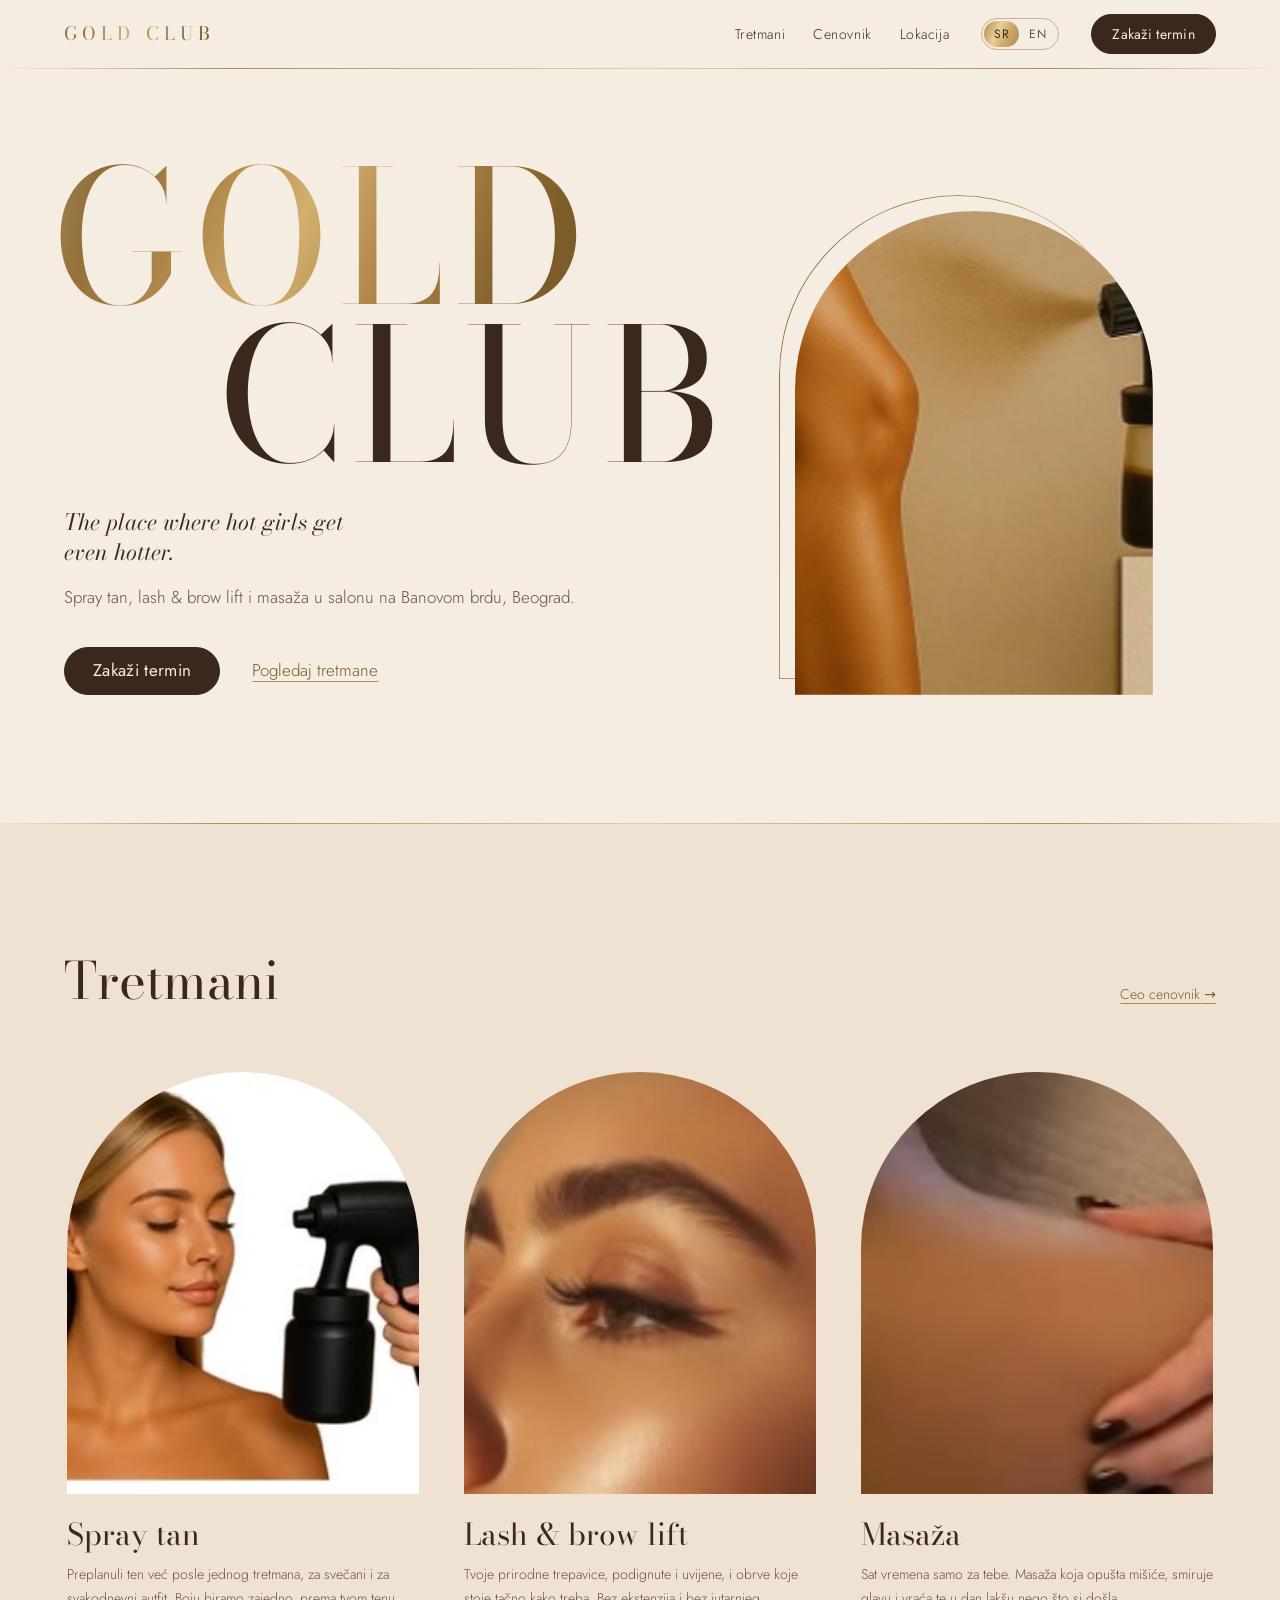
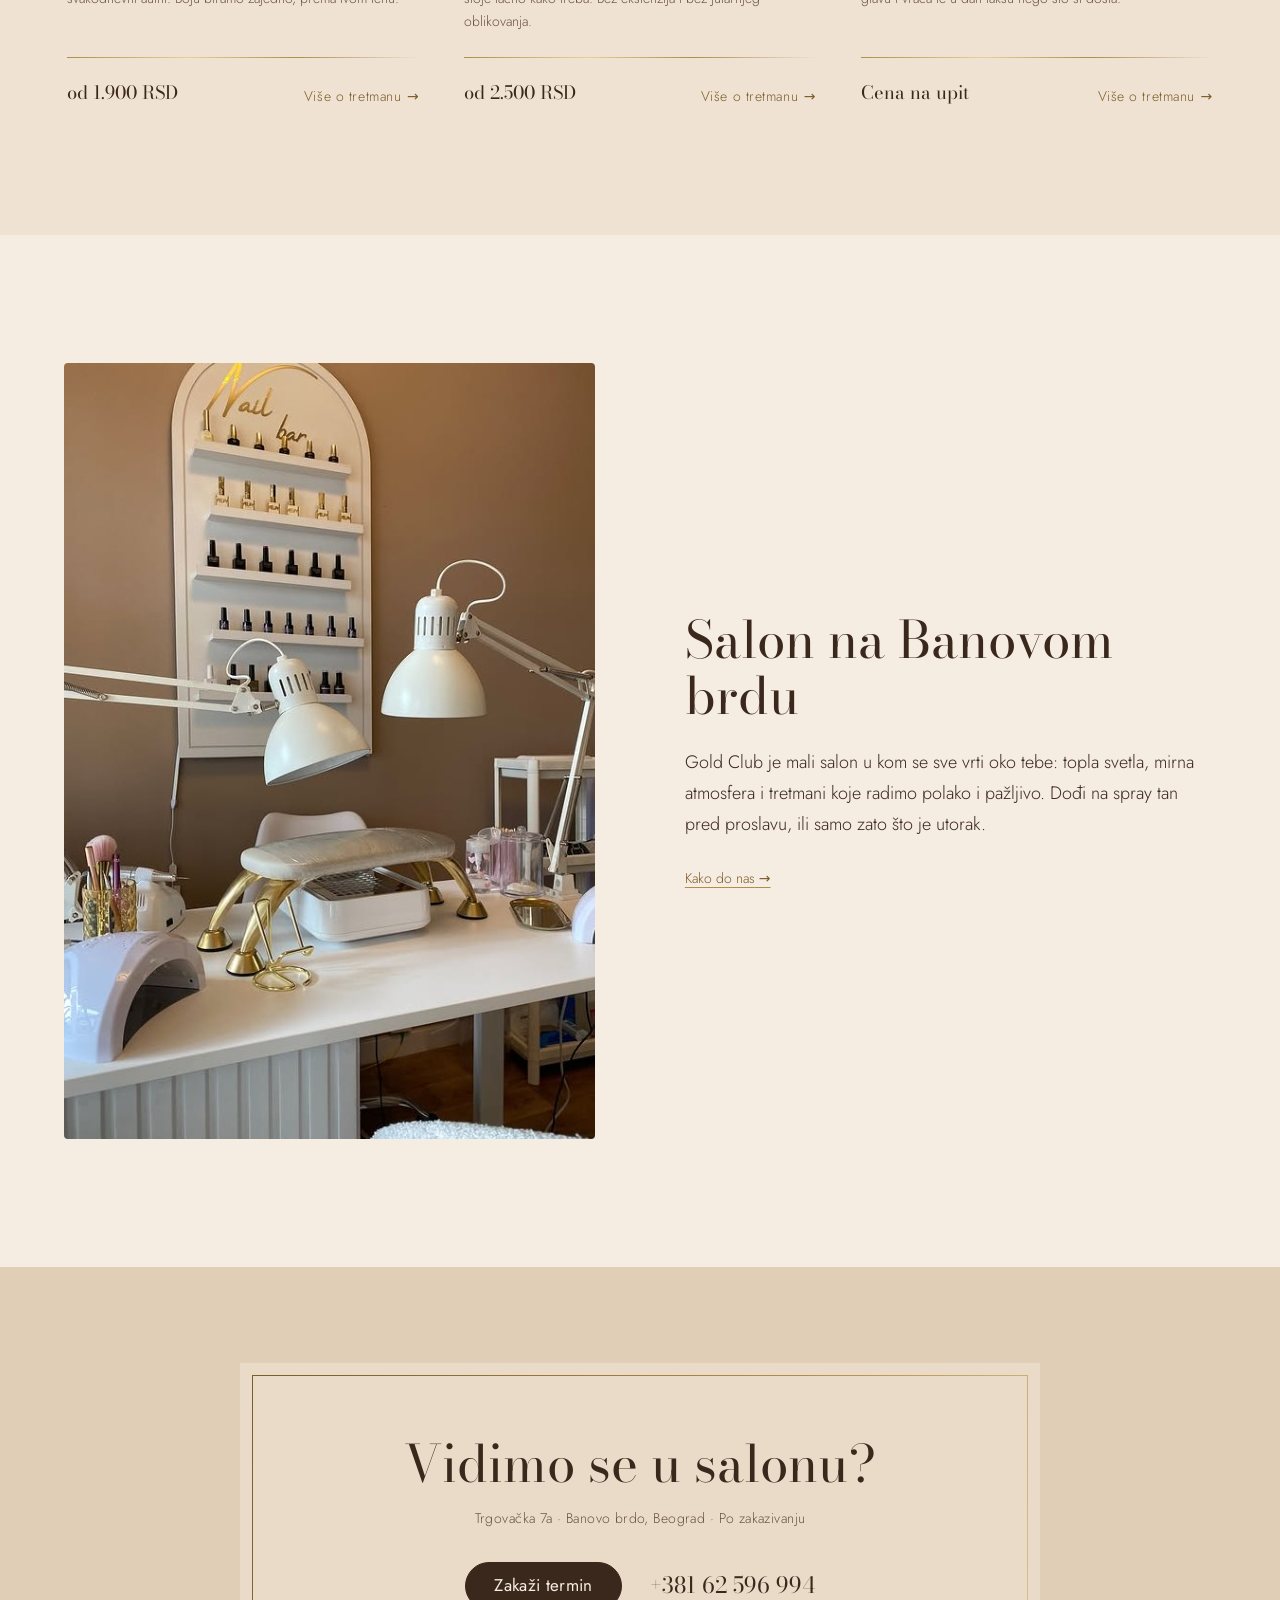
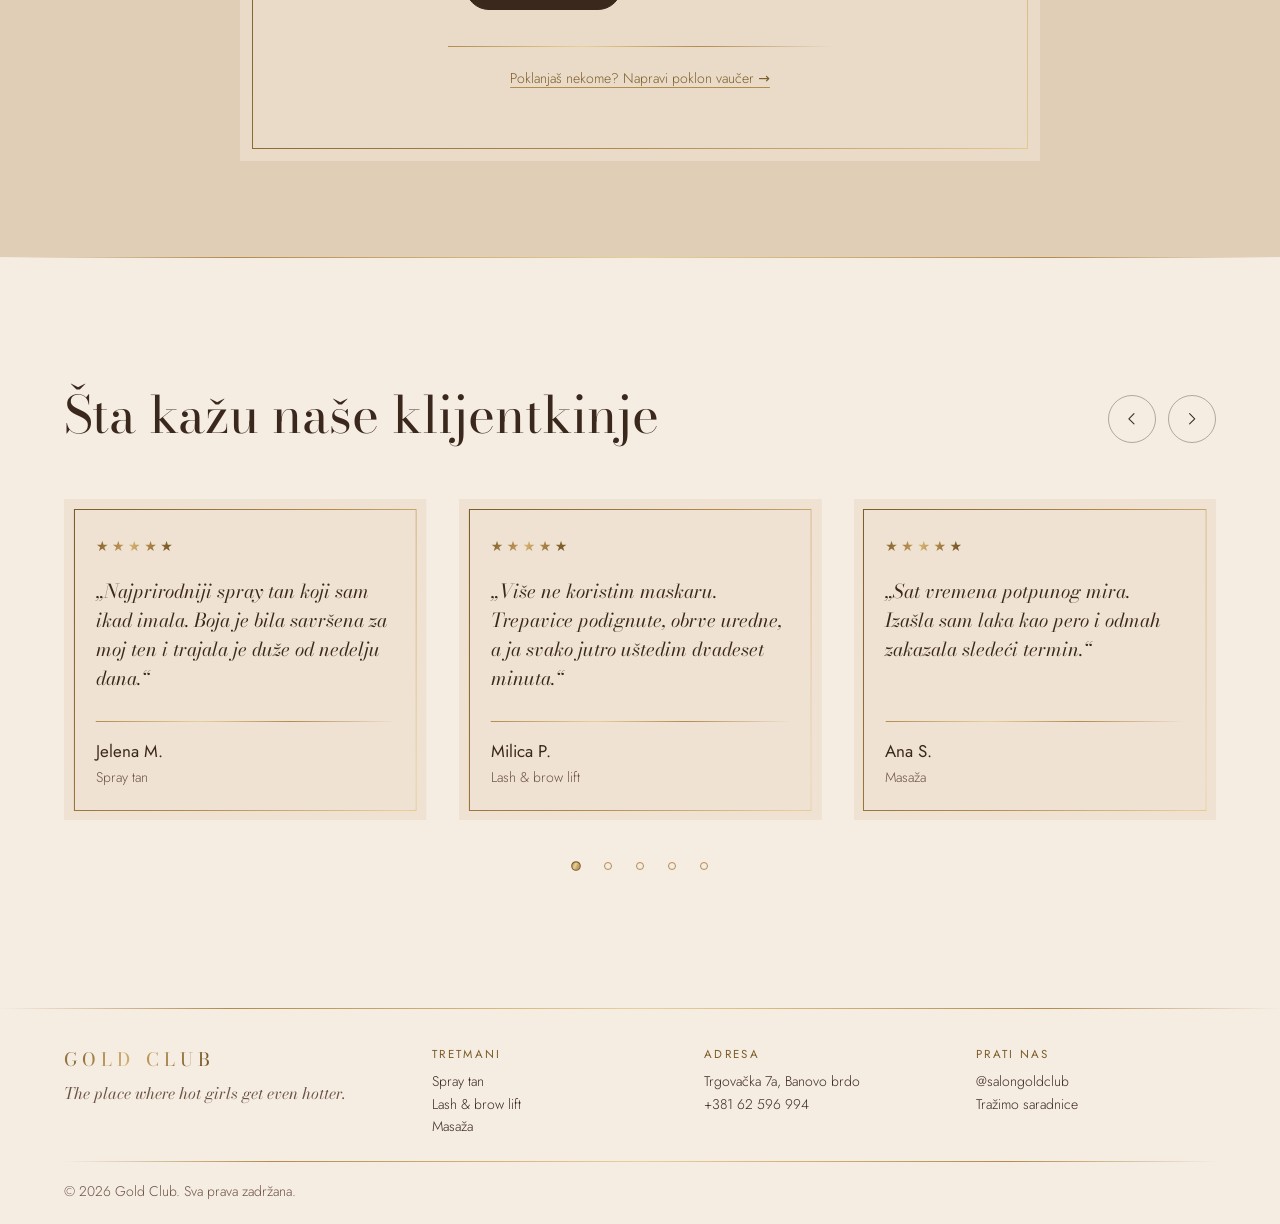
==== commit d17113fb: "Simplify the home page" ====
--- a/index.html
+++ b/index.html
@@ -92,10 +92,9 @@
 
       <nav id="site-nav" class="site-nav">
         <ul>
-          <li><a href="#usluge" data-i18n="nav.services">Usluge</a></li>
-          <li><a href="spray-tan.html" data-i18n="nav.planner">Spray tan vodič</a></li>
+          <li><a href="#usluge" data-i18n="nav.services">Tretmani</a></li>
           <li><a href="cenovnik.html" data-i18n="nav.prices">Cenovnik</a></li>
-          <li><a href="#lokacija" data-i18n="nav.contact">Lokacija</a></li>
+          <li><a href="kontakt.html" data-i18n="nav.contact">Lokacija</a></li>
         </ul>
         <div class="lang" role="group" aria-label="Jezik / Language">
           <button type="button" data-lang="sr" aria-pressed="true">SR</button>
@@ -118,7 +117,7 @@
           <p class="lede" data-i18n="hero.lede">Spray tan, lash &amp; brow lift i masaža u salonu na Banovom brdu, Beograd.</p>
           <div class="hero-actions">
             <button type="button" class="btn" data-open-booking data-i18n="book">Zakaži termin</button>
-            <a class="link" href="cenovnik.html" data-i18n="hero.prices">Pogledaj cenovnik</a>
+            <a class="link" href="#usluge" data-i18n="hero.services">Pogledaj tretmane</a>
           </div>
         </div>
         <figure class="hero-arch">
@@ -132,25 +131,11 @@
 
     <section class="services" id="usluge" aria-labelledby="services-title">
       <div class="wrap">
-        <h2 id="services-title" class="section-title" data-i18n="services.title">Tretmani</h2>
-        <div class="service-list" data-render="services"><article class="service" id="spray-tan"><figure class="service-photo"><div class="arch"><img src="assets/img/hero-spraytan.jpg" alt="Nanošenje spray tan preparata pištoljem za raspršivanje" loading="lazy"></div></figure><div class="service-copy"><h3 class="service-name">Spray tan</h3><p class="service-intro">Preplanuli ten već posle jednog tretmana, za svečani i za svakodnevni autfit. Boju biramo zajedno, prema tvom tenu.</p><ul class="points"><li>Bez rizika za kožu</li><li>Boja koja odgovara tebi</li><li>Najkvalitetnije formule</li><li>Jednostavno održavanje boje</li></ul><p class="service-price"><span>od 1.900 RSD</span><a class="link" href="spray-tan.html">Više o tretmanu</a><a class="link" href="cenovnik.html#price-spray-tan">Cene</a></p></div></article><article class="service service-flip" id="lash-brow"><figure class="service-photo"><div class="arch"><img src="assets/img/lash-brow.jpg" alt="Profil lica sa podignutim trepavicama i oblikovanim obrvama" loading="lazy"></div></figure><div class="service-copy"><h3 class="service-name">Lash &amp; brow lift</h3><p class="service-intro">Tvoje prirodne trepavice, podignute i uvijene, i obrve koje stoje tačno kako treba. Bez ekstenzija i bez jutarnjeg oblikovanja.</p><ul class="points"><li>Prirodan, otvoren pogled</li><li>Bez ekstenzija i lepka</li><li>Efekat traje nedeljama</li></ul><p class="service-price"><span>od 2.500 RSD</span><a class="link" href="lash-brow-lift.html">Više o tretmanu</a><a class="link" href="cenovnik.html#price-lash-brow">Cene</a></p></div></article><article class="service" id="massage"><figure class="service-photo"><div class="arch"><img src="assets/img/massage.jpg" alt="Masaža leđa" loading="lazy"></div></figure><div class="service-copy"><h3 class="service-name">Masaža</h3><p class="service-intro">Sat vremena samo za tebe. Masaža koja opušta mišiće, smiruje glavu i vraća te u dan lakšu nego što si došla.</p><ul class="points"><li>Smanjuje stres</li><li>Opušta mišiće</li><li>Bolji san</li><li>Poboljšava cirkulaciju</li></ul><p class="service-price"><span>Cena na upit</span><a class="link" href="masaza.html">Više o tretmanu</a><a class="link" href="cenovnik.html#price-massage">Cene</a></p></div></article></div>
-      </div>
-    </section>
-
-    <section class="explore" aria-label="Više o tretmanima">
-      <div class="wrap explore-grid">
-        <a class="explore-card" href="spray-tan.html">
-          <span class="eyebrow" data-i18n="explore.guide.eyebrow">Spray tan vodič</span>
-          <span class="explore-title" data-i18n="explore.guide.title">Isplaniraj svoj ten</span>
-          <span class="explore-text" data-i18n="explore.guide.text">Izaberi ten i nijansu, unesi datum i dobij plan: kada da zakažeš, kako da se pripremiš i kako da ten potraje.</span>
-          <span class="explore-more" data-i18n="explore.guide.cta">Otvori vodič</span>
-        </a>
-        <a class="explore-card" href="cenovnik.html">
-          <span class="eyebrow" data-i18n="explore.prices.eyebrow">Cenovnik</span>
-          <span class="explore-title" data-i18n="explore.prices.title">Cene i poklon vaučeri</span>
-          <span class="explore-text" data-i18n="explore.prices.text">Sve cene na jednom mestu, i poklon vaučer za bilo koji tretman koji sastaviš za minut.</span>
-          <span class="explore-more" data-i18n="explore.prices.cta">Pogledaj cenovnik</span>
-        </a>
+        <div class="section-head">
+          <h2 id="services-title" class="section-title" data-i18n="services.title">Tretmani</h2>
+          <a class="link" href="cenovnik.html" data-i18n="services.allPrices">Ceo cenovnik</a>
+        </div>
+        <div class="service-grid" data-render="services"><a class="service-card" id="spray-tan" href="spray-tan.html"><div class="arch"><img src="assets/img/hero-spraytan.jpg" alt="Nanošenje spray tan preparata pištoljem za raspršivanje" loading="lazy"></div><h3 class="service-name">Spray tan</h3><p class="service-intro">Preplanuli ten već posle jednog tretmana, za svečani i za svakodnevni autfit. Boju biramo zajedno, prema tvom tenu.</p><p class="service-price"><span>od 1.900 RSD</span><span class="explore-more">Više o tretmanu</span></p></a><a class="service-card" id="lash-brow" href="lash-brow-lift.html"><div class="arch"><img src="assets/img/lash-brow.jpg" alt="Profil lica sa podignutim trepavicama i oblikovanim obrvama" loading="lazy" style="object-position: 30% center;"></div><h3 class="service-name">Lash &amp; brow lift</h3><p class="service-intro">Tvoje prirodne trepavice, podignute i uvijene, i obrve koje stoje tačno kako treba. Bez ekstenzija i bez jutarnjeg oblikovanja.</p><p class="service-price"><span>od 2.500 RSD</span><span class="explore-more">Više o tretmanu</span></p></a><a class="service-card" id="massage" href="masaza.html"><div class="arch"><img src="assets/img/massage.jpg" alt="Masaža leđa" loading="lazy"></div><h3 class="service-name">Masaža</h3><p class="service-intro">Sat vremena samo za tebe. Masaža koja opušta mišiće, smiruje glavu i vraća te u dan lakšu nego što si došla.</p><p class="service-price"><span>Cena na upit</span><span class="explore-more">Više o tretmanu</span></p></a></div>
       </div>
     </section>
 
@@ -162,28 +147,26 @@
         <div class="salon-copy">
           <h2 id="salon-title" class="section-title" data-i18n="salon.title">Salon na Banovom brdu</h2>
           <p data-i18n="salon.body">Gold Club je mali salon u kom se sve vrti oko tebe: topla svetla, mirna atmosfera i tretmani koje radimo polako i pažljivo. Dođi na spray tan pred proslavu, ili samo zato što je utorak.</p>
-        </div>
-      </div>
-    </section>
-
-    <section class="contact" id="lokacija" aria-labelledby="contact-title">
-      <div class="wrap contact-inner">
-        <div class="contact-copy">
-          <h2 id="contact-title" class="section-title" data-i18n="contact.title">Dođi kod nas</h2>
-          <dl class="contact-list" data-render="contact"><div><dt>Adresa</dt><dd><span>Trgovačka 7a<br>Banovo brdo, Beograd<br><a class="link" href="https://www.google.com/maps/search/?api=1&amp;query=Trgova%C4%8Dka+7a,+Beograd" target="_blank" rel="noopener">Otvori u Google mapama</a></span></dd></div><div><dt>Telefon</dt><dd><a href="tel:+38162596994">+381 62 596 994</a></dd></div><div><dt>Email</dt><dd><a href="mailto:goldclubspraytan@gmail.com">goldclubspraytan@gmail.com</a></dd></div><div><dt>Radno vreme</dt><dd><span>Po zakazivanju</span></dd></div></dl>
-          <div class="channels" data-render="channels"></div>
-        </div>
-        <div class="map" id="map">
-          <div class="map-placeholder">
-            <p class="map-address">Trgovačka 7a<br><span>Banovo brdo</span></p>
-            <button type="button" class="btn btn-small" id="map-load" data-i18n="contact.showMap">Prikaži mapu</button>
-            <small data-i18n="contact.mapNote">Mapa se učitava sa Google-a tek kada klikneš.</small>
-          </div>
-        </div>
-      </div>
-    </section>
-
-    <section class="reviews" id="utisci" aria-labelledby="reviews-title">
+          <a class="link salon-link" href="kontakt.html" data-i18n="salon.visit">Kako do nas</a>
+        </div>
+      </div>
+    </section>
+
+    <section class="cta-band" id="zakazi" aria-labelledby="cta-title">
+      <div class="wrap">
+        <div class="cta-inner">
+          <h2 id="cta-title" class="cta-title" data-i18n="cta.title">Vidimo se u salonu?</h2>
+          <p class="cta-visit" data-render="visit">Trgovačka 7a · Banovo brdo, Beograd · Po zakazivanju</p>
+          <div class="cta-actions">
+            <button type="button" class="btn" data-open-booking data-i18n="book">Zakaži termin</button>
+            <a class="cta-phone" data-render="phone" href="tel:+38162596994">+381 62 596 994</a>
+          </div>
+          <p class="cta-gift" data-render="voucher-section"><a class="link" href="cenovnik.html#vaucer" data-i18n="cta.gift">Poklanjaš nekome? Napravi poklon vaučer</a></p>
+        </div>
+      </div>
+    </section>
+
+    <section class="reviews" id="utisci" aria-labelledby="reviews-title" hidden>
       <div class="wrap">
         <div class="reviews-head">
           <h2 id="reviews-title" class="section-title" data-i18n="reviews.title">Šta kažu naše klijentkinje</h2>
@@ -199,34 +182,34 @@
         <div class="carousel" data-render="reviews" role="region" aria-roledescription="carousel" aria-labelledby="reviews-title"></div>
       </div>
     </section>
-
-    <section class="hiring" id="saradnja" aria-labelledby="hiring-title" data-render="hiring" hidden>
-      <div class="wrap hiring-inner">
-        <h2 id="hiring-title" data-i18n="hiring.title">Tražimo saradnice</h2>
-        <p data-i18n="hiring.body">Ako se baviš nekom od ovih usluga i želiš da radiš u salonskom prostoru, javi nam se.</p>
-        <ul class="roles" data-render="roles"><li>Manikir</li><li>Profesionalna šminka</li><li>Svilene trepavice</li><li>Depilacija</li><li>Trajna šminka</li></ul>
-        <a class="link" data-render="hiring-link" href="#" data-i18n="hiring.cta">Pošalji poruku</a>
-      </div>
-    </section>
   </main>
 
   <footer class="site-footer">
     <div class="wrap footer-grid">
-      <div>
+      <div class="footer-brand">
         <span class="brand">Gold Club</span>
         <p class="footer-tag">The place where hot girls get even hotter.</p>
       </div>
-      <div>
+      <div class="footer-treatments">
         <p class="footer-label" data-i18n="footer.treatments">Tretmani</p>
         <ul class="footer-links" data-render="service-links"><li><a href="spray-tan.html">Spray tan</a></li><li><a href="lash-brow-lift.html">Lash &amp; brow lift</a></li><li><a href="masaza.html">Masaža</a></li></ul>
       </div>
-      <div>
+      <div class="footer-visit">
         <p class="footer-label" data-i18n="footer.visit">Adresa</p>
-        <p>Trgovačka 7a, Banovo brdo<br><a href="tel:+38162596994">+381 62 596 994</a></p>
-      </div>
-      <div>
+        <p><a href="kontakt.html">Trgovačka 7a, Banovo brdo</a><br><a class="footer-phone" href="tel:+38162596994">+381 62 596 994</a></p>
+      </div>
+      <div class="footer-follow">
         <p class="footer-label" data-i18n="footer.follow">Prati nas</p>
-        <p><a href="https://www.instagram.com/salongoldclub" target="_blank" rel="noopener">@salongoldclub</a></p>
+        <p class="footer-handle"><a href="https://www.instagram.com/salongoldclub" target="_blank" rel="noopener">@salongoldclub</a></p>
+        <div class="footer-icons">
+          <a class="footer-icon footer-call" href="tel:+38162596994" data-i18n-label="book.call" aria-label="Pozovi">
+            <svg viewBox="0 0 24 24" aria-hidden="true"><path d="M6.6 3.5h2.6l1.4 4-2 1.3a11 11 0 0 0 6.6 6.6l1.3-2 4 1.4v2.6a2 2 0 0 1-2.2 2A16.5 16.5 0 0 1 4.6 5.7a2 2 0 0 1 2-2.2Z"/></svg>
+          </a>
+          <a class="footer-icon" href="https://www.instagram.com/salongoldclub" target="_blank" rel="noopener" aria-label="Instagram: @salongoldclub">
+            <svg viewBox="0 0 24 24" aria-hidden="true"><rect x="3.5" y="3.5" width="17" height="17" rx="5"/><circle cx="12" cy="12" r="4"/><circle cx="17.2" cy="6.8" r=".9"/></svg>
+          </a>
+        </div>
+        <p class="footer-hiring" data-render="hiring"><a href="kontakt.html#saradnja" data-i18n="footer.hiring">Tražimo saradnice</a></p>
       </div>
     </div>
     <div class="wrap footer-base">
--- a/css/styles.css
+++ b/css/styles.css
@@ -1,12 +1,12 @@
 /* Gold Club
    Palette taken from the salon's own material: cream walls, business-card sand,
-   the blush of their posters, mocha brown instead of black, gold used as a metal. */
+   warm latte beige, mocha brown instead of black, gold used as a metal. */
 
 :root {
   --sateen: #F5ECE2;
   --sand: #E7D5BF;
-  --blush: #E4C3B8;
-  --blush-soft: #EFD9D0;
+  --latte: #E0CEB6;
+  --latte-soft: #EDE1D0;
   --gold: #B38B4D;
   --gold-deep: #7C5C29;
   --gold-light: #E8D09A;
@@ -234,23 +234,42 @@
 
 .section-title { font-size: var(--step-3); }
 
-.services { padding-block: var(--section); border-top: 1px solid color-mix(in srgb, var(--gold) 35%, transparent); }
-.services .section-title { margin-bottom: clamp(2.5rem, 6vw, 4.5rem); }
-
-.service-list { display: grid; gap: clamp(4rem, 9vw, 7rem); }
-
-.service {
-  display: grid; grid-template-columns: minmax(0, 20rem) minmax(0, 1fr);
-  gap: clamp(2rem, 6vw, 6rem); align-items: center;
-}
-.service-flip { grid-template-columns: minmax(0, 1fr) minmax(0, 20rem); }
-.service-flip .service-photo { order: 2; }
-
-.service-photo .arch { aspect-ratio: 1 / 1.1; }
-#lash-brow .arch img { object-position: 30% center; }
-
-.service-name { font-size: var(--step-3); }
+/* Title on the left, a quiet link on the right. */
+.section-head {
+  display: flex; flex-wrap: wrap; align-items: baseline; justify-content: space-between;
+  gap: 1rem 2rem; margin-bottom: clamp(2.5rem, 6vw, 4rem);
+}
+.section-head .link { font-size: var(--step--1); }
+.section-head .link::after { content: " →"; }
+
+.services {
+  padding-block: var(--section);
+  background: color-mix(in srgb, var(--sand) 45%, var(--sateen));
+  border-top: 1px solid color-mix(in srgb, var(--gold) 35%, transparent);
+}
+
+/* Home treatment cards. Built for any number of treatments: cards share a row
+   and wrap, with an odd one out centred under the rest. */
+.service-grid {
+  display: flex; flex-wrap: wrap; justify-content: center;
+  gap: clamp(2.5rem, 5vw, 4rem) clamp(1.5rem, 3.5vw, 3rem);
+}
+.service-card {
+  flex: 1 1 15rem; max-width: 22rem;
+  display: flex; flex-direction: column;
+  text-decoration: none;
+}
+.service-card .arch { aspect-ratio: 1 / 1.2; }
+.service-card .arch img { transition: transform 1.2s cubic-bezier(.2, .7, .2, 1); }
+.service-card:hover .arch img { transform: scale(1.04); }
+
+.service-name { font-size: var(--step-2); margin-top: 1.5rem; }
 .service-intro { margin-top: 1.25rem; max-width: var(--measure); }
+.service-card .service-intro { margin: .75rem 0 1.5rem; color: var(--mocha-soft); font-size: var(--step--1); line-height: 1.65; }
+/* margin-top: auto pins the price line to the bottom, level across a row of cards. */
+.service-card .service-price { margin-top: auto; justify-content: space-between; font-size: 1.15rem; }
+.service-card .explore-more { padding-top: 0; font-family: var(--sans); }
+.service-card:hover .explore-more::after { transform: translateX(.3rem); }
 
 .points {
   list-style: none; padding: 0; margin: 1.5rem 0 0;
@@ -274,15 +293,25 @@
 .service-price .link { font-family: var(--sans); font-size: var(--step--1); }
 
 @media (max-width: 760px) {
-  .service, .service-flip { grid-template-columns: 1fr; }
-  .service-flip .service-photo { order: 0; }
-  .service-photo { width: min(75%, 18rem); }
   .points { grid-template-columns: 1fr; }
 }
 
+/* Phones: one row that scrolls sideways, the next card peeking in at the edge. */
+@media (max-width: 640px) {
+  .service-grid {
+    flex-wrap: nowrap; justify-content: flex-start; gap: 1.25rem;
+    overflow-x: auto; overscroll-behavior-x: contain;
+    scroll-snap-type: x mandatory; scroll-padding-inline: var(--gutter);
+    margin-inline: calc(-1 * var(--gutter)); padding: 0 var(--gutter) .75rem;
+    scrollbar-width: none;
+  }
+  .service-grid::-webkit-scrollbar { display: none; }
+  .service-card { flex: 0 0 76%; scroll-snap-align: start; }
+}
+
 /* ---------- Price menu ---------- */
 
-.prices { background: var(--blush); padding-block: var(--section); }
+.prices { background: var(--latte); padding-block: var(--section); }
 
 .menu-card {
   background: var(--sateen);
@@ -310,19 +339,19 @@
 
 .menu-note { margin-top: 3rem; font-size: var(--step--1); color: var(--mocha-soft); max-width: var(--measure); }
 
-/* ---------- Explore: links from the home page to the guide and price pages ---------- */
+/* ---------- Explore: link cards ("Ostali tretmani" on treatment pages) ---------- */
 
 .explore { padding-block: 0 var(--section); }
 .explore-grid { display: grid; grid-template-columns: repeat(auto-fit, minmax(min(100%, 22rem), 1fr)); gap: clamp(1rem, 2.5vw, 2rem); }
 .explore-card {
   display: flex; flex-direction: column; gap: .6rem;
   padding: clamp(2rem, 4vw, 2.75rem);
-  background: var(--blush-soft);
+  background: var(--latte-soft);
   text-decoration: none;
   transition: background-color .25s;
 }
-.explore-card:nth-child(2) { background: color-mix(in srgb, var(--sand) 70%, var(--sateen)); }
-.explore-card:hover { background: var(--blush); }
+.explore-card:nth-child(even) { background: color-mix(in srgb, var(--sand) 70%, var(--sateen)); }
+.explore-card:hover { background: var(--latte); }
 .explore-card .eyebrow { margin-bottom: 0; }
 .explore-title { font-family: var(--serif); font-size: var(--step-2); line-height: 1.15; font-variation-settings: "opsz" 24; }
 .explore-text { max-width: var(--measure); color: var(--mocha-soft); }
@@ -333,7 +362,8 @@
 .explore-more::after { content: "→"; display: inline-block; margin-left: .4em; transition: transform .25s; }
 
 /* Subpages start right under the header, so their first section needs less top space. */
-.page-prices > section:first-child { padding-top: clamp(2.5rem, 6vw, 4.5rem); border-top: 0; }
+.page-prices > section:first-child,
+.page-contact > section:first-child { padding-top: clamp(2.5rem, 6vw, 4.5rem); border-top: 0; }
 .explore-card:hover .explore-more::after { transform: translateX(.3rem); }
 
 /* ---------- Treatment pages ---------- */
@@ -388,7 +418,6 @@
 }
 
 .others .section-title { margin-bottom: clamp(1.5rem, 4vw, 2.5rem); }
-.others .explore-card:nth-child(2) { background: color-mix(in srgb, var(--sand) 70%, var(--sateen)); }
 
 @media (max-width: 760px) {
   .treatment-inner { grid-template-columns: 1fr; }
@@ -401,6 +430,8 @@
 .salon-inner { display: grid; grid-template-columns: minmax(0, 1fr) minmax(0, 1fr); gap: clamp(2rem, 7vw, 7rem); align-items: center; }
 .salon-photo img { width: 100%; aspect-ratio: 4 / 5; object-fit: cover; border-radius: .25rem; }
 .salon-copy p { margin-top: 1.5rem; max-width: var(--measure); font-size: 1.125rem; line-height: 1.7; }
+.salon-link { display: inline-block; margin-top: 1.75rem; font-size: var(--step--1); }
+.salon-link::after { content: " →"; }
 
 @media (max-width: 760px) {
   .salon-inner { grid-template-columns: 1fr; }
@@ -491,6 +522,7 @@
 .contact { background: var(--sand); padding-block: var(--section); }
 .contact-inner { display: grid; grid-template-columns: minmax(0, 1fr) minmax(0, 1.1fr); gap: clamp(2rem, 6vw, 5rem); align-items: start; }
 
+.contact-lede { margin-top: 1.25rem; max-width: var(--measure); color: var(--mocha-soft); }
 .contact-list { margin: 2.25rem 0 0; display: grid; gap: 1.25rem; }
 .contact-list > div { display: grid; grid-template-columns: 8.5rem 1fr; gap: 1rem; }
 .contact-list dt { color: var(--mocha-soft); font-size: var(--step--1); padding-top: .15em; }
@@ -512,14 +544,14 @@
 .channel-primary:hover { background: var(--gold-deep); border-color: var(--gold-deep); }
 .channel svg { width: 1.1rem; height: 1.1rem; fill: none; stroke: currentColor; stroke-width: 1.4; stroke-linejoin: round; }
 
-.map { border-radius: 999px 999px 0 0; overflow: hidden; background: var(--blush-soft); aspect-ratio: 4 / 4.2; max-width: 100%; }
+.map { border-radius: 999px 999px 0 0; overflow: hidden; background: var(--latte-soft); aspect-ratio: 4 / 4.2; max-width: 100%; }
 .map-placeholder {
   height: 100%; display: grid; place-content: center; justify-items: center; gap: 1rem;
   padding: 2rem; text-align: center;
   background:
     repeating-linear-gradient(90deg, transparent 0 3.5rem, color-mix(in srgb, var(--gold) 16%, transparent) 3.5rem calc(3.5rem + 1px)),
     repeating-linear-gradient(0deg, transparent 0 3.5rem, color-mix(in srgb, var(--gold) 16%, transparent) 3.5rem calc(3.5rem + 1px)),
-    var(--blush-soft);
+    var(--latte-soft);
 }
 .map-address { font-family: var(--serif); font-size: var(--step-2); line-height: 1.15; }
 .map-address span { font-style: italic; font-size: var(--step-1); color: var(--mocha-soft); }
@@ -544,6 +576,32 @@
 .hiring .link { color: var(--sand); text-decoration-color: var(--gold); }
 .hiring .link:hover { color: var(--sateen); text-decoration-color: var(--sateen); }
 
+/* ---------- Booking band: the home page's closing call to action ----------
+   A framed card with a foil hairline inside the edge, like the price menu, on latte beige. */
+
+.cta-band { background: var(--latte); padding-block: clamp(3.5rem, 8vw, 6rem); }
+.cta-inner {
+  position: relative; max-width: 50rem; margin-inline: auto;
+  --frame-inset: .75rem;
+  padding: clamp(3rem, 7vw, 4.5rem) clamp(1.75rem, 6vw, 4rem);
+  text-align: center;
+  background: color-mix(in srgb, var(--latte-soft) 70%, var(--latte));
+}
+.cta-title { font-size: var(--step-3); text-wrap: balance; }
+.cta-visit { margin-top: 1rem; color: var(--mocha-soft); font-size: var(--step--1); letter-spacing: .03em; text-wrap: balance; }
+.cta-actions {
+  display: flex; flex-wrap: wrap; justify-content: center; align-items: center;
+  gap: 1rem 1.75rem; margin-top: 2rem;
+}
+.cta-phone { font-family: var(--serif); font-size: var(--step-1); text-decoration: none; font-variant-numeric: lining-nums; }
+.cta-phone:hover { color: var(--gold-deep); }
+.cta-gift {
+  margin: 2.25rem auto 0; padding-top: 1.25rem; max-width: 24rem;
+  border-top: 1px solid color-mix(in srgb, var(--gold) 45%, transparent);
+  font-size: var(--step--1);
+}
+.cta-gift .link::after { content: " →"; }
+
 /* ---------- Footer ---------- */
 
 .site-footer { padding-block: clamp(3rem, 6vw, 4.5rem) 2rem; }
@@ -552,11 +610,59 @@
 .footer-grid a { text-decoration: none; }
 .footer-grid a:hover { color: var(--gold-deep); }
 .footer-tag { margin-top: .75rem; font-family: var(--serif); font-style: italic; font-size: 1.05rem; color: var(--mocha-soft); max-width: 22ch; }
+.footer-hiring { margin-top: .2rem; }
 .footer-label { color: var(--gold-deep); letter-spacing: .2em; text-transform: uppercase; font-size: .72rem; margin-bottom: .6rem; font-weight: 400; }
 .footer-base { margin-top: 2.5rem; padding-top: 1.25rem; border-top: 1px solid color-mix(in srgb, var(--gold) 35%, transparent); }
 .site-footer small { color: var(--mocha-soft); font-size: var(--step--1); }
-@media (max-width: 900px) { .footer-grid { grid-template-columns: 1fr 1fr; } }
-@media (max-width: 560px) { .footer-grid { grid-template-columns: 1fr; } }
+/* Wide screens: a compact footer, with the tagline on one line and the copyright close under it. */
+@media (min-width: 901px) {
+  .site-footer {
+    padding-block: 2.25rem 1.25rem;
+    border-top: 1px solid color-mix(in srgb, var(--gold) 35%, transparent);
+    border-image: var(--foil-rule) 1;
+  }
+  .footer-hiring { margin-top: 0; }
+  .footer-grid { gap: 1.5rem 2rem; }
+  .footer-tag { margin-top: .4rem; max-width: none; font-size: 1rem; }
+  .footer-label { margin-bottom: .4rem; }
+  .footer-links { gap: 0; }
+  .footer-base { margin-top: 1.5rem; padding-top: .9rem; }
+}
+/* Footer icons: Instagram on phones and tablets (in place of the handle), plus a
+   call button on phones only. */
+.footer-icons { display: none; gap: .6rem; }
+.footer-icon {
+  display: grid; place-items: center;
+  width: 2.75rem; height: 2.75rem; border-radius: 50%;
+  border: 1px solid color-mix(in srgb, var(--gold) 70%, transparent);
+  color: var(--gold-deep);
+  transition: background-color .2s, color .2s, border-color .2s;
+}
+.footer-icon:hover { background: var(--mocha); border-color: var(--mocha); color: var(--sateen); }
+.footer-icon svg { width: 1.3rem; height: 1.3rem; fill: none; stroke: currentColor; stroke-width: 1.4; stroke-linejoin: round; }
+.footer-call { display: none; }
+/* A phone: narrow and touch. Tablets and narrowed desktop windows don't qualify. */
+@media (max-width: 640px) and (pointer: coarse) {
+  .footer-call { display: grid; }
+}
+
+/* Phones and tablets: just the name, the address and the Instagram logo. */
+@media (max-width: 900px) {
+  .site-footer { padding-block: 2rem 1.25rem; }
+  .footer-grid {
+    grid-template-columns: minmax(0, 1fr) auto;
+    grid-template-areas: "brand follow" "visit follow";
+    align-items: center; gap: .35rem 1rem;
+  }
+  .footer-brand { grid-area: brand; }
+  .footer-visit { grid-area: visit; }
+  .footer-follow { grid-area: follow; }
+  .footer-tag, .footer-treatments, .footer-label,
+  .footer-visit br, .footer-phone,
+  .footer-handle, .footer-hiring { display: none; }
+  .footer-icons { display: flex; }
+  .footer-base { margin-top: 1.25rem; padding-top: .9rem; }
+}
 
 /* ---------- Booking dialog ---------- */
 
@@ -585,6 +691,23 @@
   .booking[open] .booking-inner { animation: rise .45s cubic-bezier(.2, .7, .2, 1); }
 }
 
+/* ---------- Toast: "Broj je kopiran" ---------- */
+
+.toast {
+  position: fixed; inset: auto auto 1.5rem 50%; z-index: 50;
+  margin: 0; transform: translate(-50%, .5rem);
+  max-width: calc(100% - 2rem); width: max-content;
+  padding: .8rem 1.4rem;
+  border: 1px solid var(--gold); border-radius: 999px;
+  background: var(--mocha); color: var(--sateen);
+  font: 400 var(--step--1)/1.4 var(--sans); letter-spacing: .02em; text-align: center;
+  box-shadow: 0 1rem 2rem -1rem rgb(59 40 29 / .6);
+  opacity: 0; pointer-events: none;
+  transition: opacity .3s, transform .3s cubic-bezier(.2, .7, .2, 1);
+}
+.toast.is-visible { opacity: 1; transform: translate(-50%, 0); }
+@media (prefers-reduced-motion: reduce) { .toast { transition: opacity .2s; transform: translate(-50%, 0); } }
+
 /* ---------- Shared form bits ---------- */
 
 .eyebrow { font-size: .75rem; letter-spacing: .3em; text-transform: uppercase; color: var(--gold-deep); font-weight: 400; margin-bottom: .75rem; }
@@ -704,7 +827,7 @@
 .step-date { font-size: .75rem; letter-spacing: .12em; text-transform: uppercase; color: var(--gold-deep); }
 .step-text { font-size: var(--step--1); }
 .timeline li.is-event .step-text { font-family: var(--serif); font-style: italic; font-size: 1.1rem; }
-.plan-hint { margin-top: 1.25rem; padding: .9rem 1.1rem; background: var(--blush-soft); font-size: var(--step--1); }
+.plan-hint { margin-top: 1.25rem; padding: .9rem 1.1rem; background: var(--latte-soft); font-size: var(--step--1); }
 
 @media (max-width: 1000px) {
   .planner-grid { grid-template-columns: minmax(0, 1fr) minmax(0, 15rem); }
@@ -717,7 +840,7 @@
 
 /* ---------- Gift voucher ---------- */
 
-.voucher { background: var(--blush); padding-block: var(--section); }
+.voucher { background: var(--latte); padding-block: var(--section); }
 .voucher-inner { display: grid; grid-template-columns: minmax(0, 1fr) minmax(0, 1.05fr); gap: clamp(2.5rem, 6vw, 5.5rem); align-items: center; }
 .voucher-lede { margin-top: 1rem; max-width: var(--measure); }
 .voucher-form { display: grid; gap: 1.5rem; margin-top: 2.25rem; }
@@ -820,7 +943,7 @@
    along it on hover. */
 .menu-card, .explore-card, .review, .voucher-card, .booking-inner { position: relative; }
 .menu-card::before, .explore-card::before, .review::before, .voucher-card::before, .booking-inner::before,
-.arch-outline {
+.cta-inner::before, .arch-outline {
   content: ""; position: absolute; inset: var(--frame-inset, .6rem);
   padding: 1px; border: 0; border-radius: inherit; pointer-events: none;
   background: var(--foil) 0 0 / 300% 100%;
@@ -831,12 +954,12 @@
 .menu-card { --frame-inset: .75rem; }
 .arch-outline { inset: -1rem 1rem 1rem -1rem; border-radius: 999px 999px 0 0; background-size: 200% 100%; }
 .explore-card:hover::before, .review:hover::before, .voucher-card:hover::before,
-.hero-arch:hover .arch-outline { background-position: 100% 0; }
+.cta-inner:hover::before, .hero-arch:hover .arch-outline { background-position: 100% 0; }
 
 /* Hairlines catch the light in the middle and fade at the ends. */
 .site-header, .services, .reviews, .planner, .footer-base { border-image: var(--foil-rule) 1; }
 @media (max-width: 1000px) { .site-nav { border-image: var(--foil-rule) 1; } }
-.service-price, .menu-group h3, .review footer { border-image: var(--foil-rule-start) 1; }
+.service-price, .menu-group h3, .review footer, .cta-gift { border-image: var(--foil-rule-start) 1; }
 
 /* Buttons turn to gold on hover, with the light passing over them. */
 .btn, .channel-primary { position: relative; isolation: isolate; overflow: hidden; }
@@ -876,5 +999,6 @@
 
 @media (prefers-reduced-motion: reduce) {
   .brand, .btn::before, .channel-primary::before, .voucher-card::after,
-  .menu-card::before, .explore-card::before, .review::before, .voucher-card::before, .arch-outline { transition: none; }
-}
+  .menu-card::before, .explore-card::before, .review::before, .voucher-card::before, .cta-inner::before, .arch-outline,
+  .service-card .arch img { transition: none; }
+}
